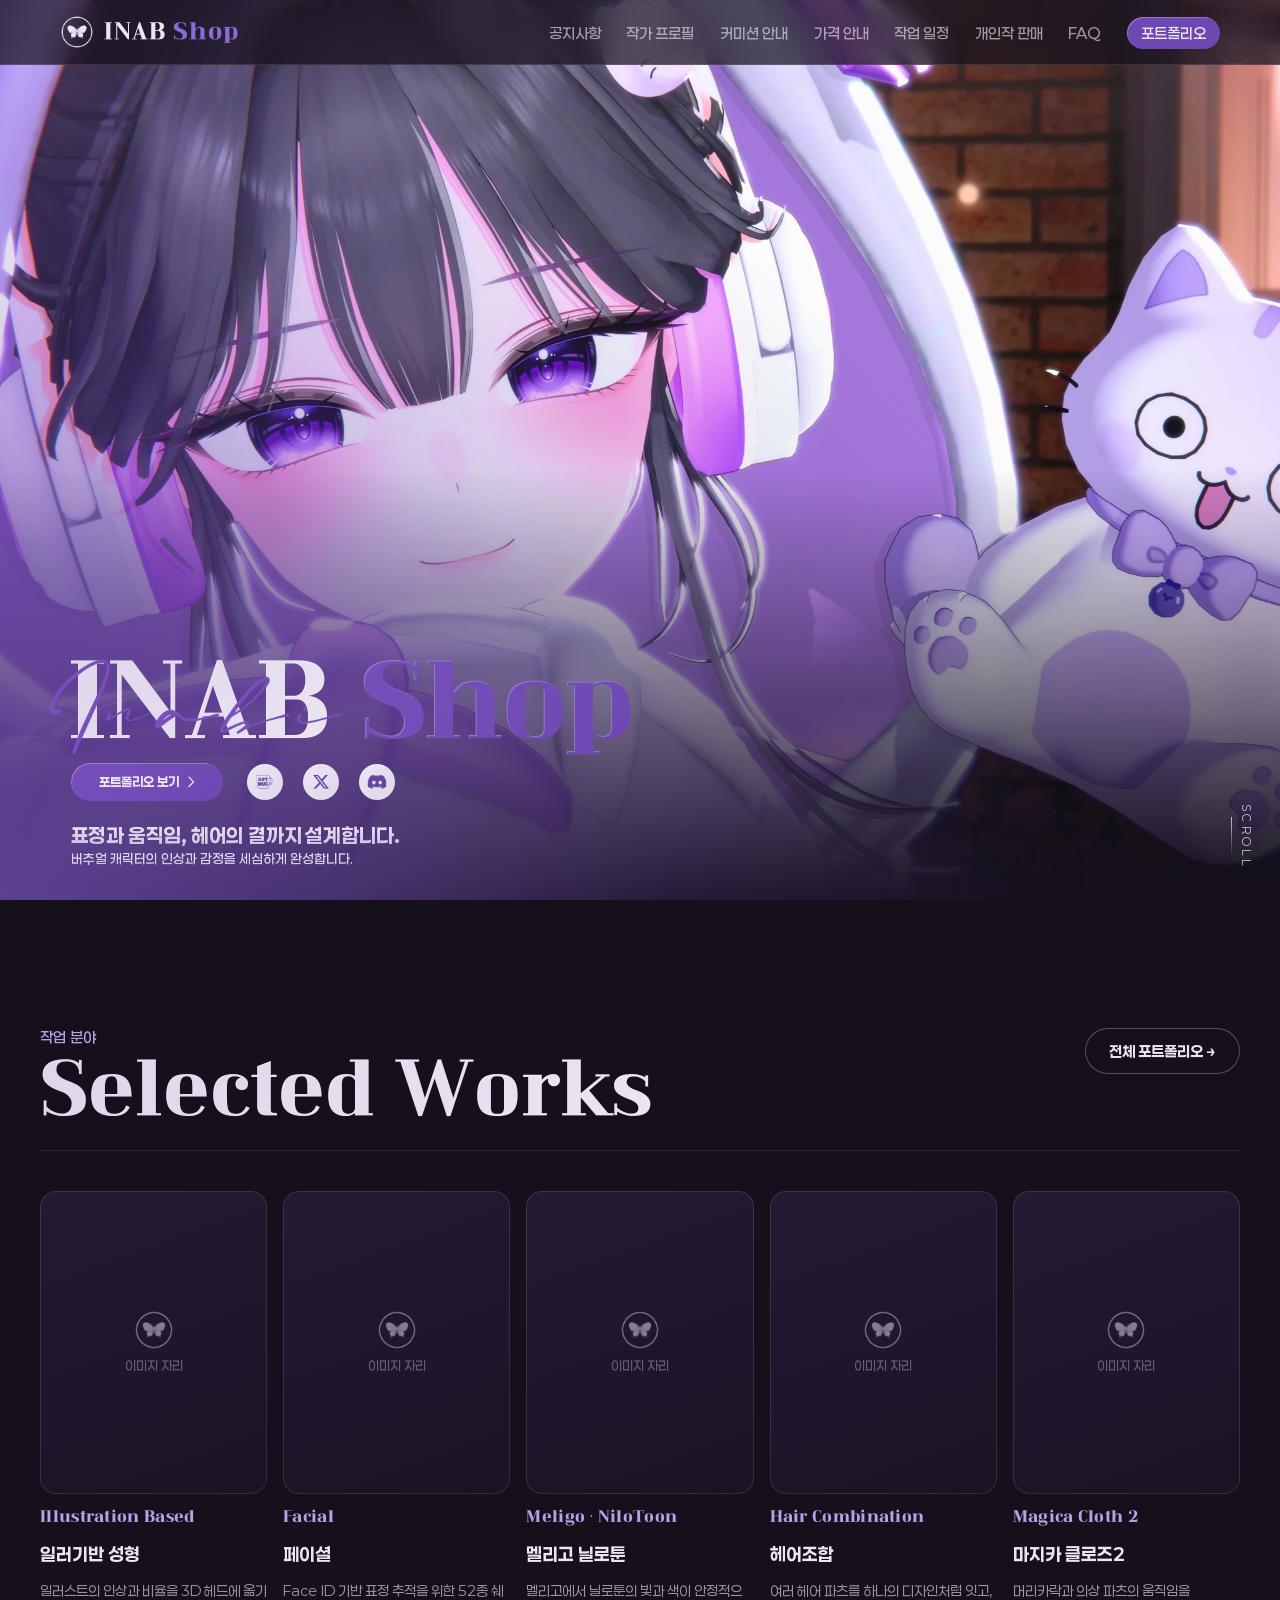
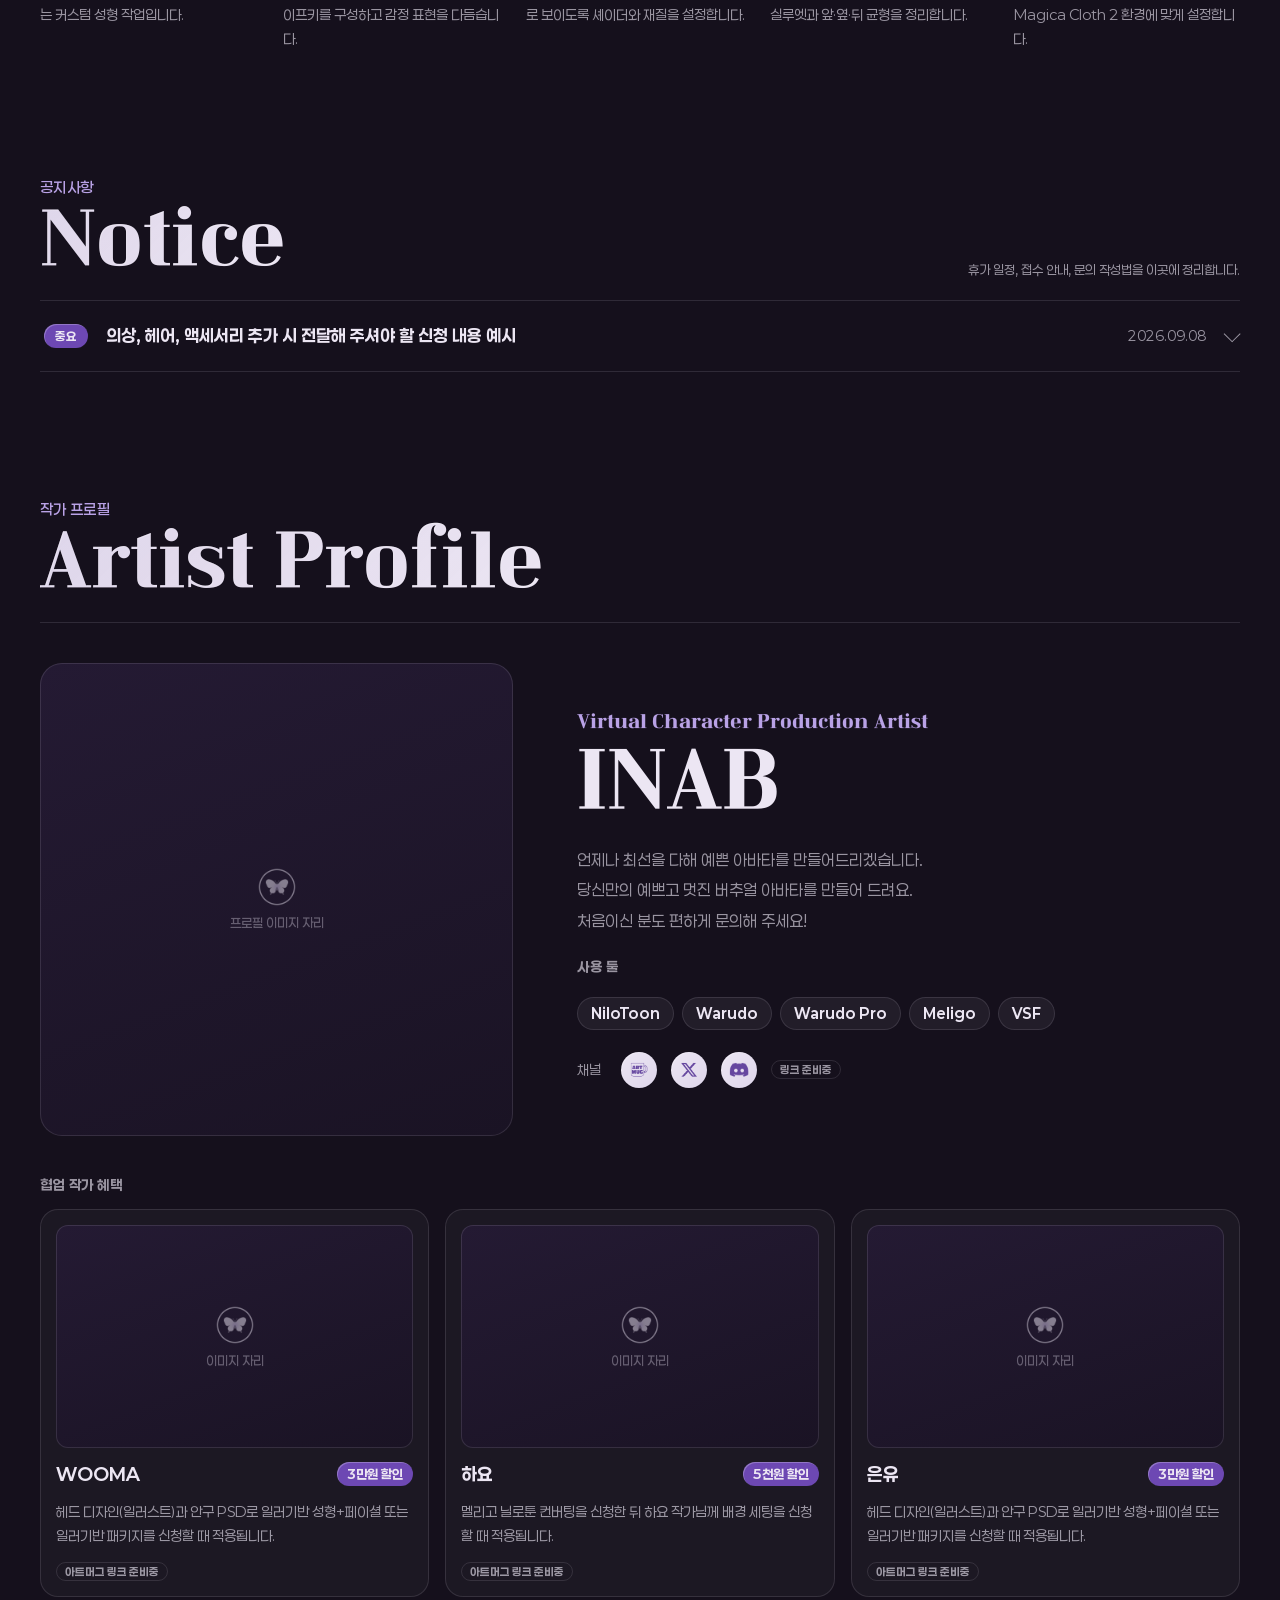
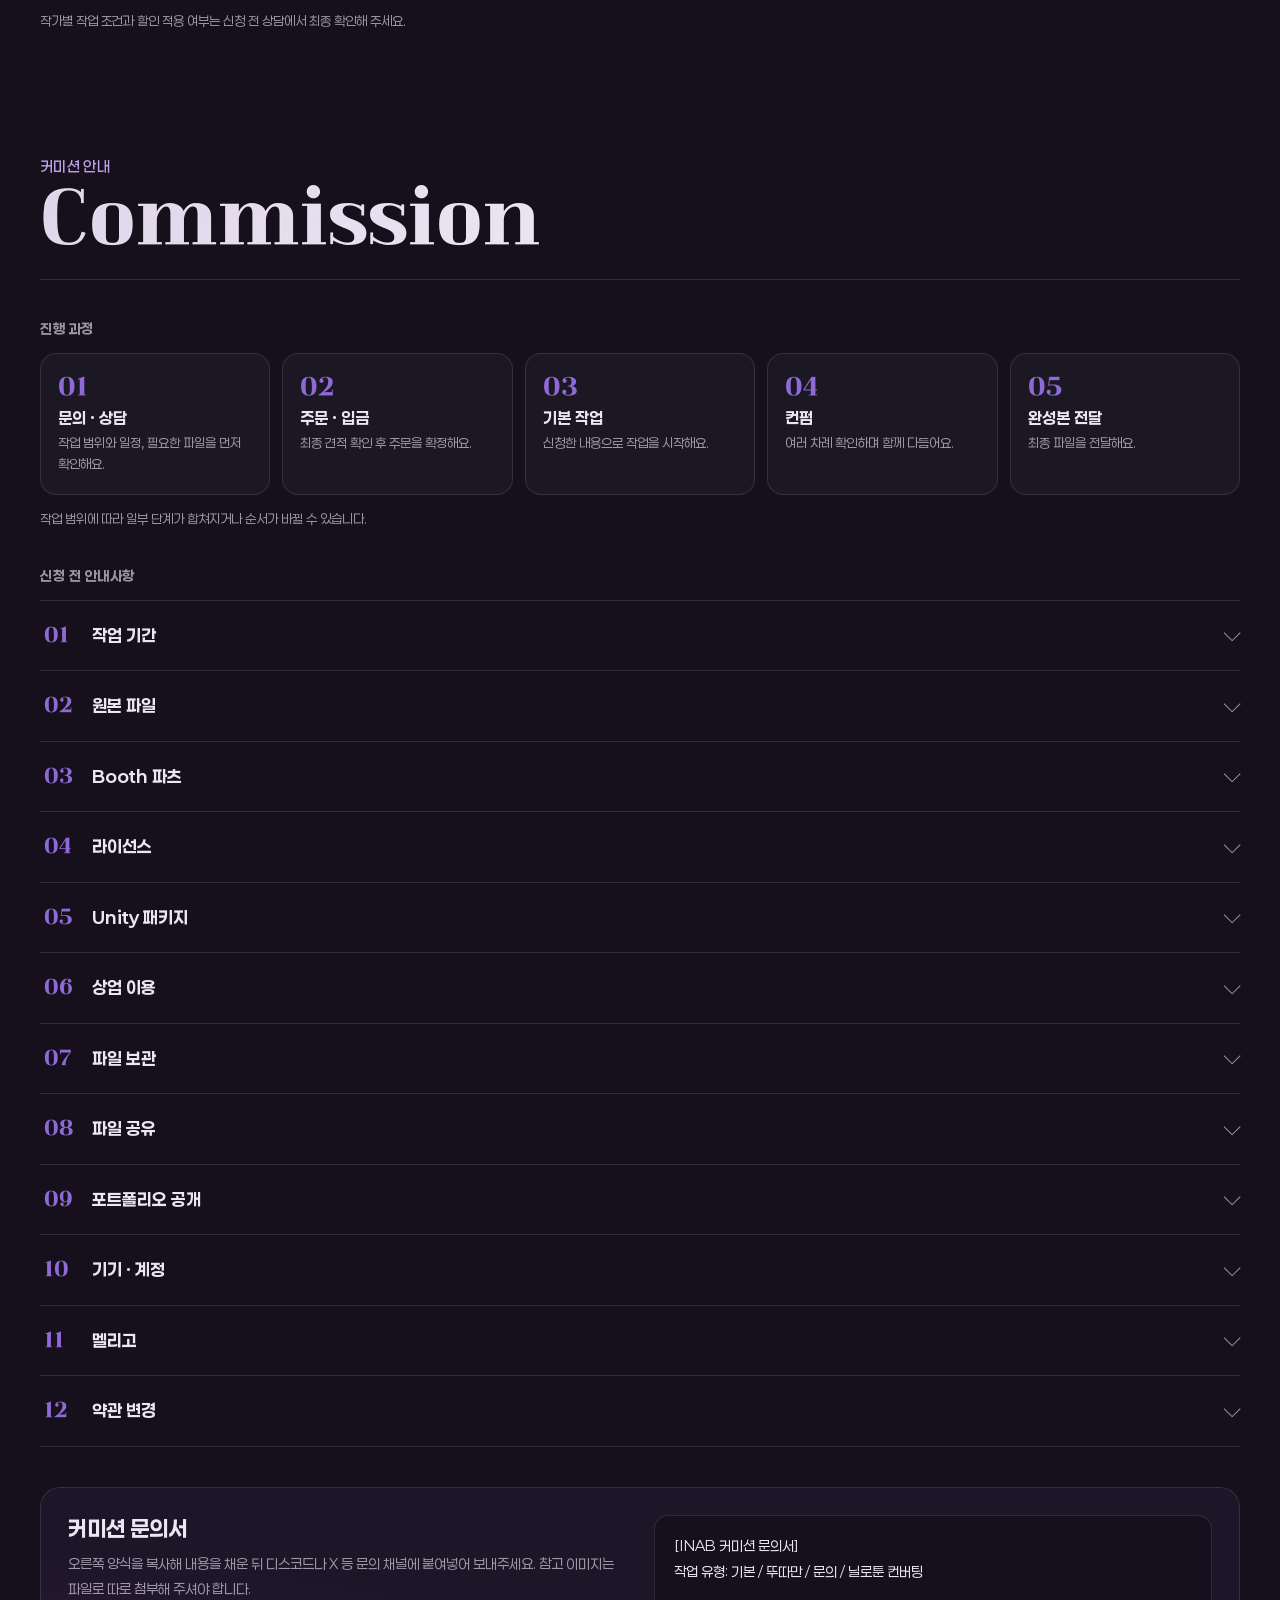
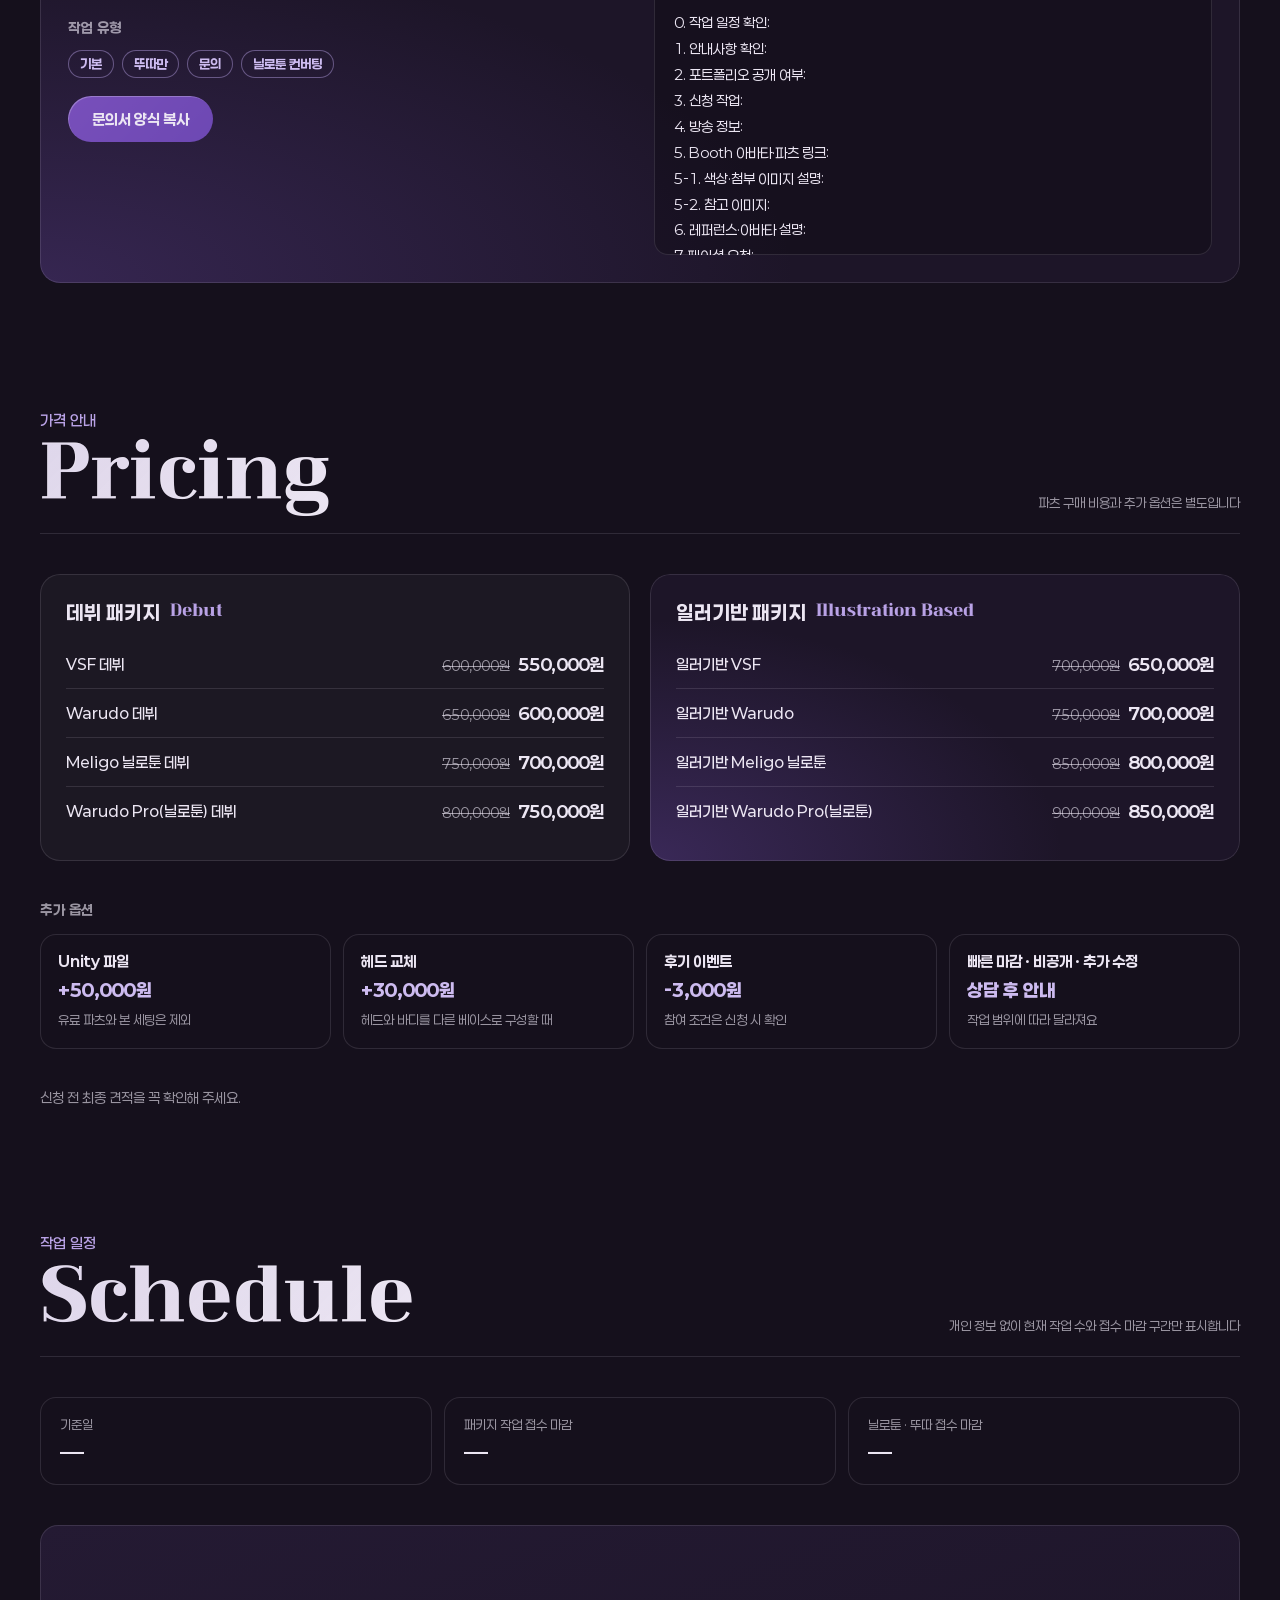
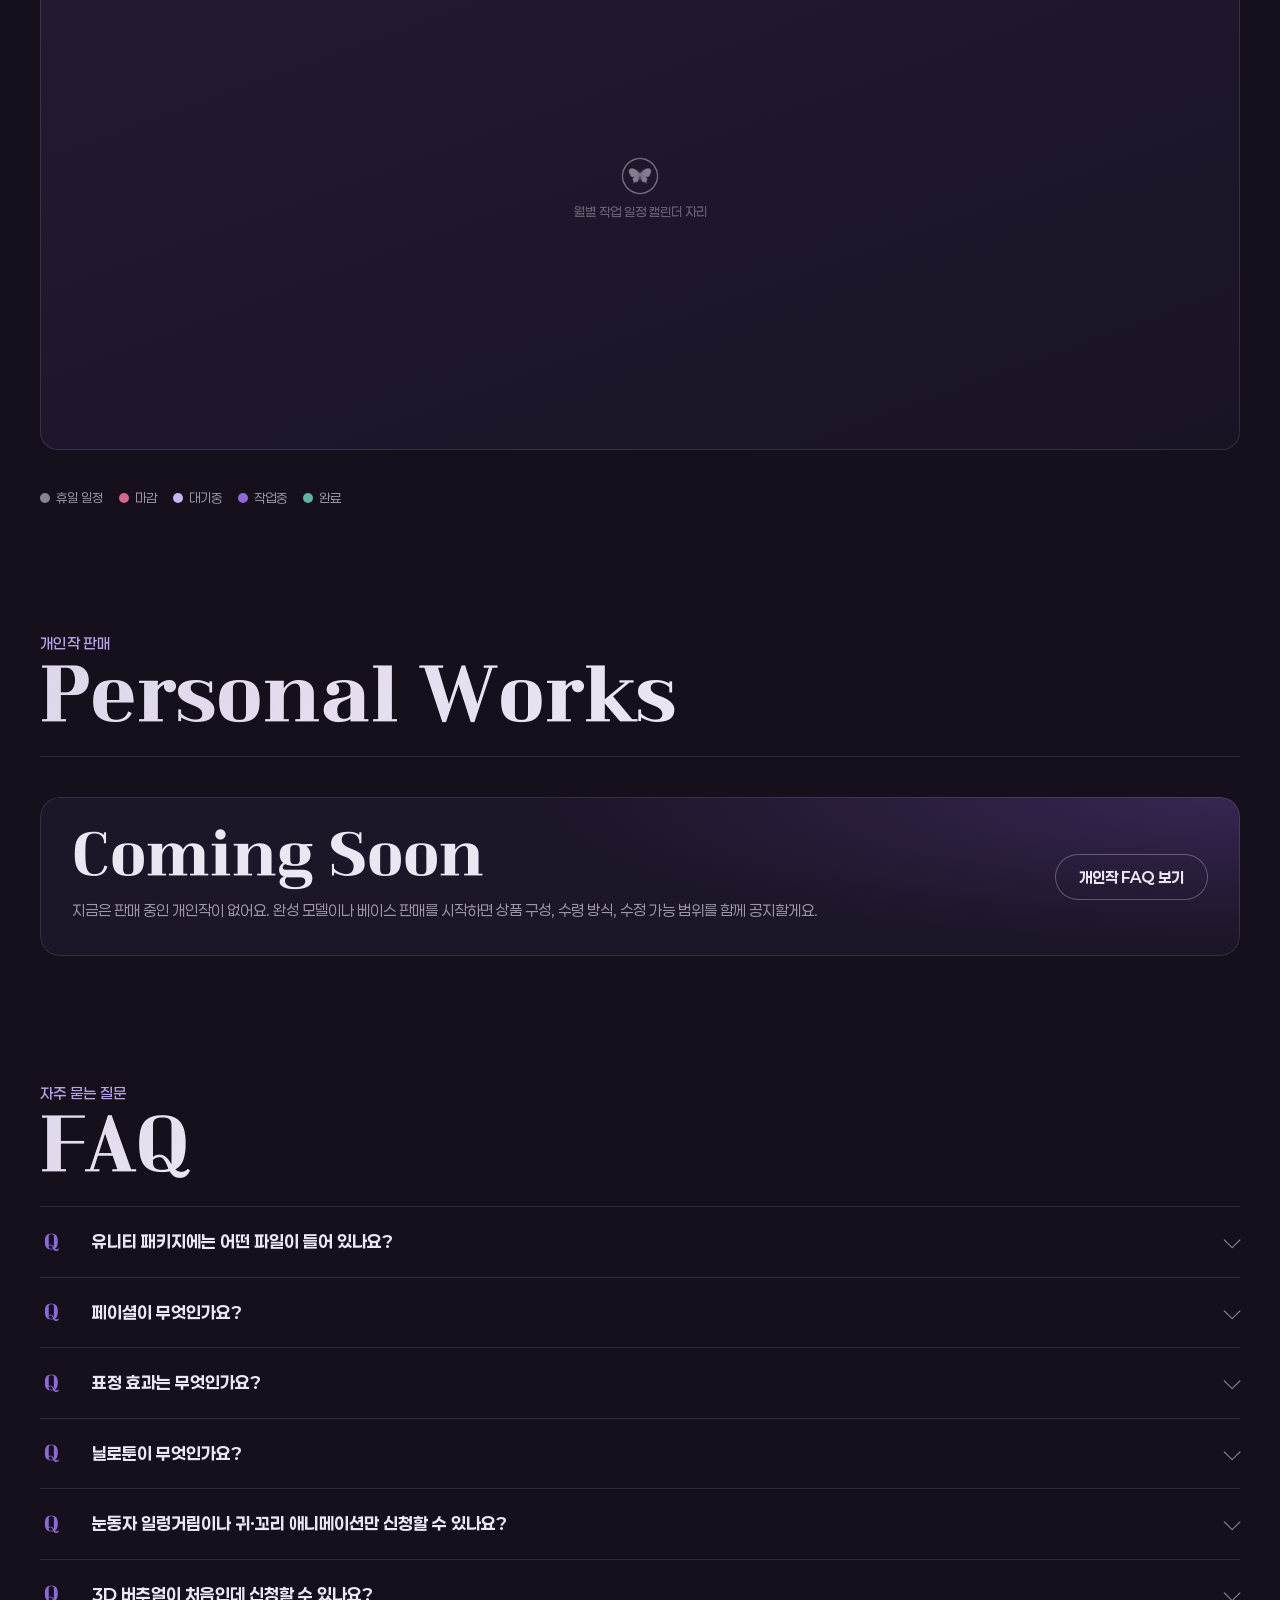
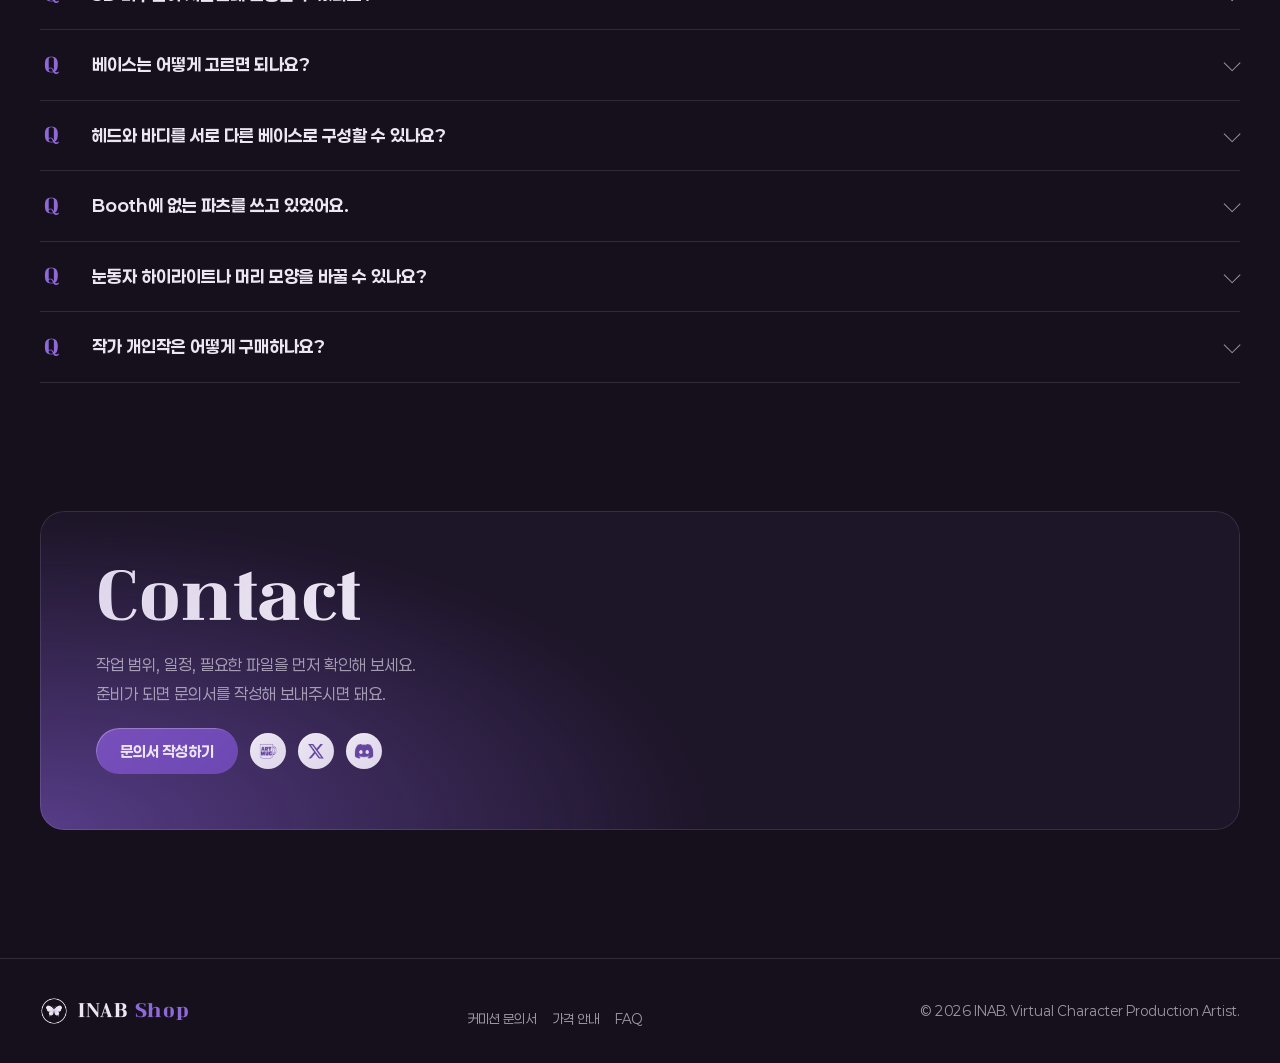
==== INAB/index.html @ bcd2e89f "INAB: 공지사항(의상·헤어·액세서리 추가 신청 내용 예시) 추가, 펼침 목록 Co-Authored-By: Claude Opus 5.5 <noreply@anthropic.com>" ====
<!DOCTYPE html>
<html lang="ko">
<head>
<meta charset="utf-8">
<meta name="viewport" content="width=device-width,initial-scale=1,viewport-fit=cover">
<title>INAB Shop</title>
<meta name="description" content="표정과 움직임, 헤어의 결까지 설계합니다. 버추얼 캐릭터의 인상과 감정을 세심하게 완성합니다.">
<link rel="preload" href="fonts/Cafe24ClassicType-latin.woff2" as="font" type="font/woff2" crossorigin>
<link rel="stylesheet" href="common.css?v=202611221824">
<style>
@font-face{font-family:"Cafe24 ClassicType";src:url(fonts/Cafe24ClassicType-latin.woff2) format("woff2");font-weight:400;font-display:swap}
@font-face{font-family:"Paperlogy";src:url(fonts/Paperlogy-4Regular.woff2) format("woff2");font-weight:400;font-display:swap}
@font-face{font-family:"Paperlogy";src:url(fonts/Paperlogy-5Medium.woff2) format("woff2");font-weight:500;font-display:swap}
@font-face{font-family:"Paperlogy";src:url(fonts/Paperlogy-7Bold.woff2) format("woff2");font-weight:700;font-display:swap}
@font-face{font-family:"Paperlogy";src:url(fonts/Paperlogy-8ExtraBold.woff2) format("woff2");font-weight:800;font-display:swap}

/* PSD(1920×1080) 수치를 그대로 쓰기 위한 단위: 1u = 화면에서 PSD 1px */
:root{
  --text:#ece6f3;      /* INAB, 버튼·문구 글자, 아이콘 버튼 */
  --purple:#6d48b3;    /* Shop, 포트폴리오 버튼, 문구 그라데이션 */
  --deep:#65469f;      /* 방사형 그라데이션, 아이콘 색 */
  --script:#784fbb;    /* Inabi 필기체 */
  --night:#15101c;     /* 배경 아래로 이어지는 바탕색 */
  --f-serif:"Cafe24 ClassicType",Georgia,serif;
  --f-sans:"Paperlogy","Apple SD Gothic Neo","Malgun Gothic",sans-serif;
  --vh:100vh;
  --u:min(calc(100vw / 1920), calc(var(--vh) / 1080));
}
@supports (height:100svh){:root{--vh:100svh}}
@media (max-aspect-ratio:4/5){:root{--u:calc(100vw / 1080)}}

*{box-sizing:border-box}
html,body{margin:0;overflow-x:clip;background:var(--night);color:var(--text);font-family:var(--f-sans)}
:focus-visible{outline:2px solid var(--text);outline-offset:3px}

/* ---------- 인트로 ---------- */
.intro{position:relative;height:var(--vh);min-height:520px;overflow:hidden;background:var(--night);isolation:isolate}

/* 배경 + 레이어 마스크(아래쪽을 바탕색으로 부드럽게) */
.bg{position:absolute;inset:0;background:url(bg-2560.webp) 32% 32% / cover no-repeat;transform-origin:30% 40%;
  -webkit-mask-image:linear-gradient(to bottom,#000 52%,rgba(0,0,0,.45) 78%,rgba(0,0,0,.08) 96%,transparent 100%);
          mask-image:linear-gradient(to bottom,#000 52%,rgba(0,0,0,.45) 78%,rgba(0,0,0,.08) 96%,transparent 100%)}
@media (max-width:900px){.bg{background-image:url(bg-1280.webp)}}
@media (min-width:2200px){.bg{background-image:url(bg-3840.webp)}}
/* 왼쪽 아래 모서리 중심 방사형 그라데이션 #65469f → 투명 */
.glow{position:absolute;inset:0;pointer-events:none;background:radial-gradient(85% 100% at 0% 100%,rgba(101,70,159,.9) 0%,rgba(101,70,159,.62) 32%,rgba(101,70,159,.22) 62%,rgba(101,70,159,0) 100%)}
.sweep{position:absolute;inset:0;pointer-events:none;mix-blend-mode:screen;opacity:0;
  background:linear-gradient(115deg,transparent 40%,rgba(236,230,243,.28) 48%,transparent 56%);background-size:250% 100%;background-position:120% 0}

/* 오른쪽 위 나비 로고 */
.logo-btn{position:absolute;z-index:3;top:calc(30 * var(--u) + env(safe-area-inset-top,0px));right:calc(30 * var(--u) + env(safe-area-inset-right,0px));
  width:max(44px,calc(70 * var(--u)));aspect-ratio:1;border-radius:50%;display:block;transition:filter .3s}
.logo-btn img{width:100%;height:100%;display:block}
.logo-btn:hover{filter:drop-shadow(0 0 12px rgba(236,230,243,.6))}

/* 왼쪽 아래 카피 */
.hero{position:absolute;z-index:2;left:max(calc(106 * var(--u)),20px,env(safe-area-inset-left,0px));right:max(16px,env(safe-area-inset-right,0px));
  bottom:calc(max(calc(50 * var(--u)),24px) + env(safe-area-inset-bottom,0px));display:flex;flex-direction:column;align-items:flex-start}

.wordmark{position:relative;margin:0 0 0 calc(-4 * var(--u));font-weight:400;font-family:var(--f-serif);font-size:calc(150 * var(--u));line-height:.82;
  display:flex;flex-wrap:wrap;align-items:baseline;column-gap:calc(42 * var(--u))}
.wordmark .w{display:inline-block;-webkit-background-clip:text;background-clip:text;color:transparent;filter:url(#innerHi);
  /* 글자가 줄 높이보다 위로 솟는 부분까지 색이 칠해지도록 여유를 주고, 위치는 그대로 유지 */
  padding:.22em .06em .14em;margin:-.22em -.06em -.14em}
/* INAB: #ece6f3 + 그레이디언트 오버레이(표준 10%, #65469f→투명, 135°) + 내부 그림자 */
.wordmark .inab{background-image:linear-gradient(135deg,rgba(101,70,159,.10),rgba(101,70,159,0)),linear-gradient(var(--text),var(--text))}
/* Shop: #6d48b3 + 그레이디언트 오버레이(오버레이 10%, 흰색, -45° 반전) + 내부 그림자 */
.wordmark .shop{background-image:linear-gradient(135deg,rgba(255,255,255,.10),rgba(255,255,255,0)),linear-gradient(var(--purple),var(--purple));background-blend-mode:overlay,normal;letter-spacing:-.03em}
/* Inabi(Amanda #784fbb): PSD에서 내보낸 PNG를 원래 위치에 */
.wordmark .script{position:absolute;z-index:1;left:calc(-32 * var(--u));top:calc(-11.5 * var(--u));width:calc(447 * var(--u));height:auto;max-width:none;pointer-events:none}

.links{display:flex;align-items:center;gap:calc(30 * var(--u));flex-wrap:wrap;margin-top:calc(24 * var(--u))}
.links .cta{margin-right:calc(6 * var(--u))}
/* 포트폴리오 보기: #6d48b3 + 내부 그림자(흰색 25%, 1px, 135°) + 그레이디언트 오버레이(오버레이 10%) */
.cta{display:inline-flex;align-items:center;gap:calc(14 * var(--u));text-decoration:none;color:var(--text);font-weight:700;
  font-size:max(13px,calc(19 * var(--u)));height:max(38px,calc(50 * var(--u)));width:max(152px,calc(200 * var(--u)));justify-content:center;padding:0;border-radius:999px;
  background-color:var(--purple);background-image:linear-gradient(135deg,rgba(255,255,255,.10),rgba(255,255,255,0));background-blend-mode:overlay;
  box-shadow:inset 1px 1px 0 rgba(255,255,255,.25);transition:filter .2s,transform .2s}
.cta:hover{filter:brightness(1.12);transform:translateY(-1px)}
.cta svg{width:.5em;height:.9em}
/* 아이콘 버튼: #ece6f3 원 + 내부 그림자 + 그레이디언트 오버레이(표준 10%, #65469f, -45° 반전), 아이콘 #65469f */
.icon{position:relative;width:max(36px,calc(50 * var(--u)));aspect-ratio:1;border-radius:50%;display:block;
  background-color:var(--text);background-image:linear-gradient(135deg,rgba(101,70,159,0),rgba(101,70,159,.10));
  box-shadow:inset 1px 1px 0 rgba(255,255,255,.25);transition:transform .2s,filter .2s}
.icon:hover{transform:translateY(-1px);filter:drop-shadow(0 0 10px rgba(236,230,243,.5))}
/* 원본 기준: 원 50px 안에 아이콘 높이 20px, 가운데 정렬 */
.icon i{position:absolute;left:50%;top:50%;height:40%;transform:translate(-50%,-50%);background:var(--deep);-webkit-mask:var(--m) center/100% 100% no-repeat;mask:var(--m) center/100% 100% no-repeat}
.icon.art i{width:46.6%;--m:url(ic-artmug.png)}
.icon.x i{width:44.4%;--m:url(ic-x.png)}
.icon.dc i{width:52.6%;--m:url(ic-discord.png)}

/* 문구 2줄: 페이퍼로지 #ece6f3 + 그레이디언트 오버레이(표준 25%, #6d48b3, 아래쪽) */
.copy{margin:calc(34 * var(--u)) 0 0;display:flex;flex-direction:column;gap:calc(5 * var(--u))}
.copy span{display:inline-block;width:fit-content;-webkit-background-clip:text;background-clip:text;color:transparent;
  background-image:linear-gradient(to bottom,rgba(109,72,179,0),rgba(109,72,179,.25)),linear-gradient(var(--text),var(--text))}
.copy .l1{font-weight:700;font-size:max(17px,calc(30 * var(--u)));letter-spacing:-.01em}
.copy .l2{font-weight:500;font-size:max(12px,calc(20 * var(--u)))}

.scroll-cue{position:absolute;z-index:2;right:calc(max(calc(40 * var(--u)),18px) + env(safe-area-inset-right,0px));bottom:calc(max(calc(48 * var(--u)),24px) + env(safe-area-inset-bottom,0px));
  display:flex;flex-direction:column;align-items:center;gap:8px;font-size:11px;letter-spacing:.3em;color:var(--text);text-decoration:none;writing-mode:vertical-rl;opacity:.8}
.scroll-cue i{width:1px;height:40px;background:linear-gradient(var(--text),transparent);animation:drip 2.2s ease-in-out infinite}
@keyframes drip{0%{transform:scaleY(0);transform-origin:top}45%{transform:scaleY(1);transform-origin:top}55%{transform:scaleY(1);transform-origin:bottom}100%{transform:scaleY(0);transform-origin:bottom}}

/* ---------- 로더 ---------- */
.veil{position:absolute;inset:0;z-index:10;display:grid;place-items:center;background:radial-gradient(60% 60% at 50% 50%,#24173a,var(--night));clip-path:circle(150% at 50% 50%)}
.mark{display:flex;flex-direction:column;align-items:center;gap:18px}
.mark .logo{width:96px;height:96px;position:relative;animation:floaty 2.4s ease-in-out infinite}
.mark .logo img{width:100%;height:100%;display:block}
.mark .logo::after{content:"";position:absolute;inset:-8px;border-radius:50%;border:1px solid rgba(120,79,187,.6);animation:pulse 1.6s ease-out infinite}
@keyframes pulse{from{transform:scale(.88);opacity:1}to{transform:scale(1.35);opacity:0}}
@keyframes floaty{50%{transform:translateY(-4px)}}
.mark .name{font-family:var(--f-serif);font-size:20px;letter-spacing:.42em;padding-left:.42em}
.mark .bar{width:120px;height:1px;background:rgba(236,230,243,.18);overflow:hidden}
.mark .bar b{display:block;height:100%;background:var(--text);transform:scaleX(0);transform-origin:left;transition:transform .4s ease}
.skip{position:absolute;right:calc(20px + env(safe-area-inset-right,0px));bottom:calc(20px + env(safe-area-inset-bottom,0px));font:inherit;font-size:12px;letter-spacing:.1em;
  color:rgba(236,230,243,.7);background:transparent;border:1px solid rgba(236,230,243,.3);border-radius:999px;padding:6px 14px;cursor:pointer}
.skip:hover{color:var(--text);border-color:var(--text)}

/* ---------- 등장 연출 (JS가 .anim을 붙였을 때만) ---------- */
.anim .bg{transform:scale(1.14);filter:blur(10px) brightness(.5)}
.anim .hero > *,.anim .logo-btn,.anim .scroll-cue{opacity:0}
.anim .wordmark .script{clip-path:inset(-20% 100% -20% 0)}
.anim.open .veil{clip-path:circle(0% at 50% 50%);transition:clip-path 1.2s cubic-bezier(.7,0,.2,1)}
.anim.open .veil .mark{opacity:0;transform:scale(.9);transition:opacity .4s,transform .6s}
.anim.open .bg{animation:reveal 2.6s cubic-bezier(.2,.7,.2,1) .15s forwards,breathe 22s ease-in-out 2.75s infinite alternate}
@keyframes reveal{to{transform:scale(1);filter:blur(0) brightness(1)}}
@keyframes breathe{from{transform:scale(1)}to{transform:scale(1.035)}}
.anim.open .sweep{animation:sweep 1.8s ease-in-out 2.6s forwards}
@keyframes sweep{0%{opacity:0;background-position:120% 0}20%{opacity:1}100%{opacity:0;background-position:-30% 0}}
.anim.open .hero > *,.anim.open .logo-btn{animation:up 1s cubic-bezier(.2,.7,.2,1) forwards}
.anim.open .scroll-cue{animation:upDim 1s cubic-bezier(.2,.7,.2,1) 2.6s forwards}
.anim.open .wordmark{animation-delay:1.3s}
.anim.open .links{animation-delay:1.75s}
.anim.open .copy{animation-delay:1.95s}
.anim.open .logo-btn{animation-delay:2.1s}
.anim.open .wordmark .script{animation:write 1.4s cubic-bezier(.5,0,.3,1) 1.9s forwards}
@keyframes up{from{opacity:0;transform:translateY(24px)}to{opacity:1;transform:none}}
@keyframes upDim{from{opacity:0}to{opacity:.8}}
@keyframes write{to{clip-path:inset(-20% -10% -20% 0)}}

@media (max-aspect-ratio:4/5){
  .bg{background-position:30% 20%;-webkit-mask-image:linear-gradient(to bottom,#000 45%,transparent 92%);mask-image:linear-gradient(to bottom,#000 45%,transparent 92%)}
  .glow{background:radial-gradient(120% 70% at 0% 100%,var(--deep) 0%,rgba(101,70,159,.5) 45%,rgba(101,70,159,0) 100%)}
  .scroll-cue{display:none}
}
@media (prefers-reduced-motion:reduce){
  .veil{display:none}
  .anim .bg,.anim.open .bg{animation:none;transform:none;filter:none}
  .anim .hero > *,.anim .logo-btn{opacity:1!important;animation:none!important}
  .anim .scroll-cue{opacity:.8!important;animation:none!important}
  .anim .wordmark .script{clip-path:none;animation:none!important}
  .sweep{display:none}
  .scroll-cue i,.mark .logo,.mark .logo::after{animation:none}
}


/* ---------- 섹션 공통 보조 ---------- */
.sec + .sec{padding-top:0}
.lead-line{margin:0;font-size:16px;color:var(--muted);line-height:1.8;max-width:720px}
.btn{display:inline-flex;align-items:center;gap:10px;height:46px;padding:0 24px;border-radius:999px;text-decoration:none;font:inherit;font-weight:700;font-size:15px;cursor:pointer;border:0;
  color:var(--text);background-color:var(--purple);background-image:linear-gradient(135deg,rgba(255,255,255,.10),rgba(255,255,255,0));background-blend-mode:overlay;box-shadow:inset 1px 1px 0 rgba(255,255,255,.25);transition:filter .2s,transform .2s}
.btn:hover{filter:brightness(1.12);transform:translateY(-1px)}
.btn.ghost{background:transparent;box-shadow:inset 0 0 0 1px rgba(236,230,243,.3)}
.pending{font-size:11px;font-weight:700;color:var(--muted);border:1px solid var(--line);border-radius:999px;padding:2px 8px;white-space:nowrap}
.ph{display:grid;place-items:center;text-align:center;color:rgba(236,230,243,.35);font-size:13px;font-weight:500;background:linear-gradient(160deg,#241a33,#1a1324);box-shadow:inset 0 0 0 1px var(--line)}
.ph img{width:40px;opacity:.5;display:block;margin:0 auto 8px}

/* 접고 펼치는 목록 (공지·안내사항·FAQ 공통) */
.acc{list-style:none;margin:-40px 0 0;padding:0;display:flex;flex-direction:column}
.acc li{border-bottom:1px solid var(--line)}
.acc details > summary{list-style:none;cursor:pointer;display:grid;grid-template-columns:auto 1fr auto;align-items:center;gap:18px;padding:22px 4px}
.acc details > summary::-webkit-details-marker{display:none}
.acc .num{font-family:var(--f-serif);font-size:20px;color:#8f6ad6;min-width:2ch;font-variant-numeric:tabular-nums}
.acc .tag{font-size:12px;font-weight:700;padding:5px 11px;border-radius:999px;color:var(--text);background:var(--purple);box-shadow:inset 1px 1px 0 rgba(255,255,255,.25);white-space:nowrap}
.acc .title{min-width:0;font-size:17px;font-weight:700;line-height:1.5}
.acc .chev{width:12px;height:12px;border-right:1.5px solid var(--muted);border-bottom:1.5px solid var(--muted);transform:rotate(45deg) translateY(-3px);transition:transform .3s}
.acc details[open] .chev{transform:rotate(-135deg) translateY(-3px)}
.acc details:hover .title{color:#fff}
.acc .body{padding:0 4px 26px;color:var(--muted);line-height:1.85;font-size:15px;max-width:800px}
.acc .body p{margin:0 0 .6em}
.acc .body ul{margin:0;padding-left:1.1em}

/* 공지사항 목록: 분류 · 제목 · 날짜 */
.acc.notice{border-top:0}
.acc.notice details > summary{grid-template-columns:auto 1fr auto auto}
.acc.notice time{font-size:13px;color:var(--muted);font-variant-numeric:tabular-nums;white-space:nowrap}
.acc.notice .body p{margin:0 0 1em}
.acc.notice .body p.h{margin:1.6em 0 .4em;color:var(--text);font-weight:700}
.acc.notice .body p.h:first-child{margin-top:0}
.acc .body a{color:#b9a2e6;word-break:break-all}
@media (max-width:640px){
  .acc.notice details > summary{grid-template-columns:auto 1fr auto;row-gap:6px}
  .acc.notice time{grid-column:2;grid-row:2}
  .acc.notice .chev{grid-column:3;grid-row:1 / span 2}
}
/* ---------- Selected Works ---------- */
.works{display:grid;grid-template-columns:repeat(5,minmax(0,1fr));gap:16px}
.work{display:flex;flex-direction:column;gap:14px;min-width:0}
.work .ph{aspect-ratio:3/4;max-width:100%;border-radius:16px}
.work .en{font-family:var(--f-serif);font-size:15px;color:#b9a2e6;letter-spacing:.02em}
.work h3{margin:2px 0 0;font-size:18px;font-weight:700}
.work p{margin:0;font-size:14px;line-height:1.7;color:var(--muted)}
.more{align-self:flex-start}
@media (max-width:1100px){.works{grid-template-columns:repeat(3,minmax(0,1fr))}}
@media (max-width:640px){.works{grid-template-columns:repeat(2,minmax(0,1fr))}}

/* ---------- Profile ---------- */
.artist{display:grid;grid-template-columns:minmax(0,5fr) minmax(0,7fr);gap:clamp(28px,5vw,72px);align-items:center}
.portrait{position:relative;aspect-ratio:1/1;max-width:100%;border-radius:22px;overflow:hidden}
.portrait .mark{position:absolute;right:6%;top:5%;width:52px;opacity:.9}
.portrait .cap{position:absolute;left:0;right:0;bottom:0;padding:18px;font-size:13px;color:rgba(236,230,243,.45)}
.bio{display:flex;flex-direction:column;gap:22px;min-width:0}
.bio h3{margin:0;font-family:var(--f-serif);font-weight:400;font-size:clamp(48px,6vw,80px);line-height:1}
.bio h3 em{font-style:normal;color:#8f6ad6}
.bio .role{font-family:var(--f-serif);font-size:18px;color:#b9a2e6;margin-bottom:-10px}
.bio p.text{margin:0;color:var(--muted);line-height:1.9;font-size:16px;max-width:620px}
.tools{display:flex;flex-wrap:wrap;gap:8px}
.tools li{list-style:none;font-size:14px;font-weight:700;padding:8px 14px;border-radius:999px;background:rgba(236,230,243,.06);box-shadow:inset 0 0 0 1px var(--line)}
.tools{margin:0;padding:0}
.sub-h{margin:0;font-size:14px;font-weight:700;color:var(--muted);letter-spacing:.04em}
.contact{display:flex;align-items:center;gap:14px;flex-wrap:wrap}
.contact .label{font-size:14px;color:var(--muted);margin-right:6px}
.collab{display:grid;grid-template-columns:repeat(3,minmax(0,1fr));gap:16px}
.collab li{list-style:none;display:flex;flex-direction:column;gap:14px;padding:16px;border-radius:18px;background:rgba(236,230,243,.03);box-shadow:inset 0 0 0 1px var(--line)}
.collab .ph{aspect-ratio:16/10;border-radius:12px}
.collab .row{display:flex;align-items:center;justify-content:space-between;gap:8px}
.collab b{font-size:18px}
.collab .off{font-size:13px;font-weight:700;color:var(--text);background:var(--purple);border-radius:999px;padding:4px 10px;box-shadow:inset 1px 1px 0 rgba(255,255,255,.25);white-space:nowrap}
.collab p{margin:0;font-size:14px;line-height:1.7;color:var(--muted)}
.collab-wrap{display:flex;flex-direction:column;gap:16px}
.collab{margin:0;padding:0}
@media (max-width:820px){.artist{grid-template-columns:1fr}.portrait{max-width:440px}.collab{grid-template-columns:1fr}.bio .role{font-size:16px}}

/* ---------- Commission ---------- */
.steps{list-style:none;margin:0;padding:0;display:grid;grid-template-columns:repeat(5,minmax(0,1fr));gap:12px;counter-reset:s}
.steps li{counter-increment:s;position:relative;padding:20px 18px;border-radius:16px;background:rgba(236,230,243,.03);box-shadow:inset 0 0 0 1px var(--line);display:flex;flex-direction:column;gap:6px}
.steps li::before{content:counter(s,decimal-leading-zero);font-family:var(--f-serif);font-size:24px;color:#8f6ad6}
.steps b{font-size:16px}
.steps span{font-size:13px;color:var(--muted);line-height:1.6}
.steps-note{margin:0;font-size:13px;color:var(--muted)}
@media (max-width:900px){.steps{grid-template-columns:repeat(2,minmax(0,1fr))}}
.form-box{display:grid;grid-template-columns:minmax(0,1fr) minmax(0,1fr);gap:28px;padding:28px;border-radius:20px;background:radial-gradient(90% 120% at 0% 100%,rgba(101,70,159,.35),transparent 70%),var(--panel);box-shadow:inset 0 0 0 1px var(--line)}
.form-box h3{margin:0 0 10px;font-size:22px}
.form-box p{margin:0 0 14px;font-size:14px;color:var(--muted);line-height:1.8}
.types{display:flex;flex-wrap:wrap;gap:8px;margin:0 0 18px;padding:0}
.types li{list-style:none;font-size:13px;font-weight:700;padding:6px 12px;border-radius:999px;box-shadow:inset 0 0 0 1px rgba(185,162,230,.45);color:#cdbbf0}
.form-box pre{margin:0;max-height:340px;overflow:auto;white-space:pre-wrap;font:inherit;font-size:14px;line-height:1.85;color:var(--text);background:rgba(0,0,0,.25);border-radius:14px;padding:18px 20px;box-shadow:inset 0 0 0 1px var(--line)}
.form-actions{display:flex;gap:10px;flex-wrap:wrap;margin-top:14px;align-items:center}
.copied{font-size:13px;color:#cdbbf0}
@media (max-width:820px){.form-box{grid-template-columns:1fr;padding:20px}}

/* ---------- Pricing ---------- */
.price-grid{display:grid;grid-template-columns:repeat(2,minmax(0,1fr));gap:20px}
.price-card{padding:26px;border-radius:20px;background:rgba(236,230,243,.03);box-shadow:inset 0 0 0 1px var(--line);display:flex;flex-direction:column;gap:6px}
.price-card.feat{background:radial-gradient(100% 120% at 0% 100%,rgba(101,70,159,.4),transparent 70%),var(--panel)}
.price-card h3{margin:0 0 10px;font-size:20px;display:flex;align-items:center;gap:10px}
.price-card h3 .en{font-family:var(--f-serif);font-weight:400;font-size:16px;color:#b9a2e6}
.price-card table{width:100%;border-collapse:collapse;font-variant-numeric:tabular-nums}
.price-card th,.price-card td{padding:14px 0;border-bottom:1px solid var(--line);text-align:left;font-size:15px}
.price-card tr:last-child th,.price-card tr:last-child td{border-bottom:0}
.price-card th{font-weight:500}
.price-card td{text-align:right;white-space:nowrap}
.price-card td s{color:var(--muted);font-size:13px;margin-right:8px}
.price-card td b{font-size:17px}
.options{display:grid;grid-template-columns:repeat(4,minmax(0,1fr));gap:12px;margin:0;padding:0}
.options li{list-style:none;padding:18px;border-radius:16px;box-shadow:inset 0 0 0 1px var(--line);display:flex;flex-direction:column;gap:6px}
.options b{font-size:15px}
.options .v{font-size:18px;font-weight:800;color:#cdbbf0;font-variant-numeric:tabular-nums}
.options span{font-size:13px;color:var(--muted);line-height:1.6}
.price-note{margin:0;font-size:14px;color:var(--muted)}
@media (max-width:900px){.price-grid{grid-template-columns:1fr}.options{grid-template-columns:repeat(2,minmax(0,1fr))}}
@media (max-width:420px){.options{grid-template-columns:1fr}}

/* ---------- Schedule ---------- */
.sched{display:grid;grid-template-columns:repeat(3,minmax(0,1fr));gap:12px}
.sched div{padding:20px;border-radius:16px;box-shadow:inset 0 0 0 1px var(--line);display:flex;flex-direction:column;gap:6px}
.sched span{font-size:13px;color:var(--muted)}
.sched b{font-size:22px;font-variant-numeric:tabular-nums}
.cal{aspect-ratio:16/7;max-width:100%;border-radius:18px}
.legend{display:flex;flex-wrap:wrap;gap:16px;margin:0;padding:0;font-size:13px;color:var(--muted)}
.legend li{list-style:none;display:flex;align-items:center;gap:6px}
.legend i{width:10px;height:10px;border-radius:50%;display:inline-block}
@media (max-width:640px){.sched{grid-template-columns:1fr}.cal{aspect-ratio:4/3}}

/* ---------- Shop ---------- */
.soon{display:grid;grid-template-columns:minmax(0,1fr) auto;gap:24px;align-items:center;padding:32px;border-radius:20px;background:radial-gradient(90% 140% at 100% 0%,rgba(101,70,159,.35),transparent 65%),var(--panel);box-shadow:inset 0 0 0 1px var(--line)}
.soon b{display:block;font-family:var(--f-serif);font-weight:400;font-size:clamp(36px,5vw,56px);line-height:1;margin-bottom:12px}
.soon p{margin:0;color:var(--muted);line-height:1.8;font-size:15px}
@media (max-width:640px){.soon{grid-template-columns:1fr;padding:24px}}

/* ---------- Contact ---------- */
.cta-band{display:flex;flex-direction:column;align-items:flex-start;gap:20px;padding:clamp(28px,5vw,56px);border-radius:24px;
  background:radial-gradient(80% 140% at 0% 100%,rgba(101,70,159,.8),rgba(101,70,159,0) 70%),var(--panel);box-shadow:inset 0 0 0 1px var(--line)}
.cta-band h2{font-family:var(--f-serif);font-weight:400;font-size:clamp(40px,5.5vw,64px);line-height:1}
.cta-band p{margin:0;color:var(--muted);font-size:16px;line-height:1.8}
.cta-band .row{display:flex;gap:12px;flex-wrap:wrap;align-items:center}
</style>
</head>
<body>

<!-- 내부 그림자: 선형 닷지(추가), 흰색 25%, 각도 135°, 거리 1px, 크기 0 -->
<svg width="0" height="0" style="position:absolute" aria-hidden="true">
  <filter id="innerHi" x="-10%" y="-30%" width="120%" height="160%" color-interpolation-filters="sRGB">
    <feOffset in="SourceAlpha" dx="1" dy="1" result="shift"/>
    <feComposite in="SourceAlpha" in2="shift" operator="out" result="edge"/>
    <feFlood flood-color="#ffffff" flood-opacity=".25"/>
    <feComposite in2="edge" operator="in" result="hi"/>
    <feMerge><feMergeNode in="SourceGraphic"/><feMergeNode in="hi"/></feMerge>
  </filter>
</svg>

<header class="topnav hide" id="topnav">
  <div class="in">
    <a class="brand" href="#intro"><img src="logo.png" alt=""><span>INAB <em>Shop</em></span></a>
    <nav aria-label="주요 메뉴"><ul>
      <li><a class="link" href="#notice">공지사항</a></li>
      <li><a class="link" href="#profile">작가 프로필</a></li>
      <li><a class="link" href="#commission">커미션 안내</a></li>
      <li><a class="link" href="#pricing">가격 안내</a></li>
      <li><a class="link" href="#schedule">작업 일정</a></li>
      <li><a class="link" href="#shop">개인작 판매</a></li>
      <li><a class="link" href="#faq">FAQ</a></li>
      <li><a class="link pf" href="portfolio/">포트폴리오</a></li>
    </ul></nav>
  </div>
</header>

<main>
  <section class="intro" id="intro" aria-label="INAB Shop">
    <div class="bg" role="img" aria-label="보라색 헤드폰을 쓴 버추얼 캐릭터와 고양이 인형"></div>
    <div class="glow" aria-hidden="true"></div>
    <div class="sweep" aria-hidden="true"></div>

    <a class="logo-btn" href="#intro" aria-label="INAB 처음으로"><img src="logo.png" alt=""></a>

    <div class="hero">
      <h1 class="wordmark" aria-label="INAB Shop">
        <span class="w inab" aria-hidden="true">INAB</span>
        <span class="w shop" aria-hidden="true">Shop</span>
        <img class="script" src="inabi.png" alt="" aria-hidden="true">
      </h1>
      <div class="links">
        <a class="cta" href="portfolio/">포트폴리오 보기
          <svg viewBox="0 0 8 14" aria-hidden="true"><path d="M1.2 1.2l5.6 5.8-5.6 5.8" fill="none" stroke="currentColor" stroke-width="1.6" stroke-linecap="round" stroke-linejoin="round"/></svg>
        </a>
        <a class="icon art" href="#" target="_blank" rel="noopener" data-todo aria-label="아트머그"><i></i></a>
        <a class="icon x" href="#" target="_blank" rel="noopener" data-todo aria-label="X"><i></i></a>
        <a class="icon dc" href="#" target="_blank" rel="noopener" data-todo aria-label="디스코드"><i></i></a>
      </div>
      <p class="copy">
        <span class="l1">표정과 움직임, 헤어의 결까지 설계합니다.</span>
        <span class="l2">버추얼 캐릭터의 인상과 감정을 세심하게 완성합니다.</span>
      </p>
    </div>

    <a class="scroll-cue" href="#works">SCROLL<i aria-hidden="true"></i></a>

    <div class="veil" id="veil" aria-hidden="true" hidden>
      <div class="mark">
        <div class="logo"><img src="logo.png" alt=""></div>
        <div class="name">INAB</div>
        <div class="bar"><b id="bar"></b></div>
      </div>
      <button class="skip" id="skip" type="button">건너뛰기</button>
    </div>
  </section>


  <section class="sec" id="works" aria-labelledby="works-h">
    <div class="in">
      <div class="sec-head">
        <div class="t"><h2 id="works-h">Selected Works</h2><span class="ko">작업 분야</span></div>
        <a class="btn ghost more" href="portfolio/">전체 포트폴리오 →</a>
      </div>
      <div class="works">
        <article class="work"><div class="ph"><div><img src="logo.png" alt="">이미지 자리</div></div><span class="en">Illustration Based</span><h3>일러기반 성형</h3><p>일러스트의 인상과 비율을 3D 헤드에 옮기는 커스텀 성형 작업입니다.</p></article>
        <article class="work"><div class="ph"><div><img src="logo.png" alt="">이미지 자리</div></div><span class="en">Facial</span><h3>페이셜</h3><p>Face ID 기반 표정 추적을 위한 52종 쉐이프키를 구성하고 감정 표현을 다듬습니다.</p></article>
        <article class="work"><div class="ph"><div><img src="logo.png" alt="">이미지 자리</div></div><span class="en">Meligo · NiloToon</span><h3>멜리고 닐로툰</h3><p>멜리고에서 닐로툰의 빛과 색이 안정적으로 보이도록 셰이더와 재질을 설정합니다.</p></article>
        <article class="work"><div class="ph"><div><img src="logo.png" alt="">이미지 자리</div></div><span class="en">Hair Combination</span><h3>헤어조합</h3><p>여러 헤어 파츠를 하나의 디자인처럼 잇고, 실루엣과 앞·옆·뒤 균형을 정리합니다.</p></article>
        <article class="work"><div class="ph"><div><img src="logo.png" alt="">이미지 자리</div></div><span class="en">Magica Cloth 2</span><h3>마지카 클로즈2</h3><p>머리카락과 의상 파츠의 움직임을 Magica Cloth 2 환경에 맞게 설정합니다.</p></article>
      </div>
    </div>
  </section>

  <section class="sec" id="notice" aria-labelledby="notice-h">
    <div class="in">
      <div class="sec-head">
        <div class="t"><h2 id="notice-h">Notice</h2><span class="ko">공지사항</span></div>
        <span class="note">휴가 일정, 접수 안내, 문의 작성법을 이곳에 정리합니다.</span>
      </div>
      <ul class="acc notice">
        <li><details>
          <summary><span class="tag">중요</span><span class="title">의상, 헤어, 액세서리 추가 시 전달해 주셔야 할 신청 내용 예시</span><time datetime="2026-09-08">2026.09.08</time><i class="chev" aria-hidden="true"></i></summary>
          <div class="body">
            <p class="h">[옷]</p>
            <p>Knit_Noise: <a href="https://booth.pm/ko/items/7899921" target="_blank" rel="noopener">https://booth.pm/ko/items/7899921</a><br>유령옷: <a href="https://booth.pm/ko/items/8155460" target="_blank" rel="noopener">https://booth.pm/ko/items/8155460</a></p>
            <p class="h">[헤어]</p>
            <p>땋은머리: <a href="https://booth.pm/ko/items/8727562" target="_blank" rel="noopener">https://booth.pm/ko/items/8727562</a></p>
            <p>뚜따할 때 넣으시는 제품(옷, 헤어, 액세서리 등)은 컬러 사진을 전달해 주신 후 따로 설명도 덧붙여 주세요!</p>
            <p>Knit_Noise: 검정으로 넣어 주세요!<br>유령옷: 핑크에 찢어진 의상으로 해 주시되, 수영복은 검정으로 해 주세요!<br>(상점 페이지에서 원하시는 컬러의 사진도 동봉해서 보내 주세요!)</p>
            <p>넣으시는 모든 제품의 구매 인증 사진<br>(사진 첨부)</p>
            <p>포트폴리오 비공개를 하시나요? → 아니요!</p>
            <p class="h">[옷장 추가]</p>
            <p>Knit_Noise: 모자 X / 헤드셋 X / 허리 카디건 X<br>유령옷: 베일 X / 입 유령 X</p>
            <p class="h">[기타 사항]</p>
            <p>땋은머리에서 당근과 토끼 귀는 삭제해 주세요!</p>
          </div>
        </details></li>
      </ul>
    </div>
  </section>

  <section class="sec" id="profile" aria-labelledby="profile-h">
    <div class="in">
      <div class="sec-head">
        <div class="t"><h2 id="profile-h">Artist Profile</h2><span class="ko">작가 프로필</span></div>
      </div>
      <div class="artist">
        <div class="portrait ph"><div><img src="logo.png" alt="">프로필 이미지 자리</div></div>
        <div class="bio">
          <span class="role">Virtual Character Production Artist</span>
          <h3>INAB</h3>
          <p class="text">언제나 최선을 다해 예쁜 아바타를 만들어드리겠습니다.<br>당신만의 예쁘고 멋진 버추얼 아바타를 만들어 드려요.<br>처음이신 분도 편하게 문의해 주세요!</p>
          <p class="sub-h">사용 툴</p>
          <ul class="tools"><li>NiloToon</li><li>Warudo</li><li>Warudo Pro</li><li>Meligo</li><li>VSF</li></ul>
          <div class="contact">
            <span class="label">채널</span>
            <a class="icon art" href="#" data-todo aria-label="아트머그 (링크 준비중)"><i></i></a>
            <a class="icon x" href="#" data-todo aria-label="X (링크 준비중)"><i></i></a>
            <a class="icon dc" href="#" data-todo aria-label="디스코드 서버 (링크 준비중)"><i></i></a>
            <span class="pending">링크 준비중</span>
          </div>
        </div>
      </div>
      <div class="collab-wrap">
        <p class="sub-h">협업 작가 혜택</p>
        <ul class="collab">
          <li><div class="ph"><div><img src="logo.png" alt="">이미지 자리</div></div><div class="row"><b>WOOMA</b><span class="off">3만원 할인</span></div><p>헤드 디자인(일러스트)과 안구 PSD로 일러기반 성형+페이셜 또는 일러기반 패키지를 신청할 때 적용됩니다.</p><span class="pending" style="align-self:flex-start">아트머그 링크 준비중</span></li>
          <li><div class="ph"><div><img src="logo.png" alt="">이미지 자리</div></div><div class="row"><b>하요</b><span class="off">5천원 할인</span></div><p>멜리고 닐로툰 컨버팅을 신청한 뒤 하요 작가님께 배경 세팅을 신청할 때 적용됩니다.</p><span class="pending" style="align-self:flex-start">아트머그 링크 준비중</span></li>
          <li><div class="ph"><div><img src="logo.png" alt="">이미지 자리</div></div><div class="row"><b>은유</b><span class="off">3만원 할인</span></div><p>헤드 디자인(일러스트)과 안구 PSD로 일러기반 성형+페이셜 또는 일러기반 패키지를 신청할 때 적용됩니다.</p><span class="pending" style="align-self:flex-start">아트머그 링크 준비중</span></li>
        </ul>
        <p class="steps-note">작가별 작업 조건과 할인 적용 여부는 신청 전 상담에서 최종 확인해 주세요.</p>
      </div>
    </div>
  </section>

  <section class="sec" id="commission" aria-labelledby="commission-h">
    <div class="in">
      <div class="sec-head">
        <div class="t"><h2 id="commission-h">Commission</h2><span class="ko">커미션 안내</span></div>
      </div>
      <p class="sub-h">진행 과정</p>
      <ol class="steps" style="margin-top:-24px">
        <li><b>문의 · 상담</b><span>작업 범위와 일정, 필요한 파일을 먼저 확인해요.</span></li>
        <li><b>주문 · 입금</b><span>최종 견적 확인 후 주문을 확정해요.</span></li>
        <li><b>기본 작업</b><span>신청한 내용으로 작업을 시작해요.</span></li>
        <li><b>컨펌</b><span>여러 차례 확인하며 함께 다듬어요.</span></li>
        <li><b>완성본 전달</b><span>최종 파일을 전달해요.</span></li>
      </ol>
      <p class="steps-note" style="margin-top:-24px">작업 범위에 따라 일부 단계가 합쳐지거나 순서가 바뀔 수 있습니다.</p>

      <p class="sub-h">신청 전 안내사항</p>
      <ul class="acc" style="margin-top:-24px;border-top:1px solid var(--line)">
        <li><details><summary><span class="num">01</span><span class="title">작업 기간</span><i class="chev" aria-hidden="true"></i></summary><div class="body"><p>기본 작업은 2주~1개월, 일러스트 기반 작업도 최대 1개월을 기준으로 합니다. 작업 범위에 따라 달라질 수 있습니다.</p></div></details></li>
        <li><details><summary><span class="num">02</span><span class="title">원본 파일</span><i class="chev" aria-hidden="true"></i></summary><div class="body"><p>FBX와 텍스처를 제공할 수 있습니다. 기본 상태의 헤드와 바디만 포함되며 유료 파츠는 빠집니다.</p></div></details></li>
        <li><details><summary><span class="num">03</span><span class="title">Booth 파츠</span><i class="chev" aria-hidden="true"></i></summary><div class="body"><p>신청자와 작가 모두 필요한 유료 아바타·파츠를 가지고 있어야 합니다. 작가가 가지고 있지 않은 상품은 신청자가 구매해 주셔야 합니다.</p></div></details></li>
        <li><details><summary><span class="num">04</span><span class="title">라이선스</span><i class="chev" aria-hidden="true"></i></summary><div class="body"><p>재배포, 상업 이용, 2차 가공 가능 여부는 각 상품 약관을 신청자가 직접 확인해 주세요.</p></div></details></li>
        <li><details><summary><span class="num">05</span><span class="title">Unity 패키지</span><i class="chev" aria-hidden="true"></i></summary><div class="body"><p>FBX/VRM, 텍스처, (추가 시) 눈동자 애니메이션이 포함됩니다. 본, 그림자, NiloToon, Magica, Booth 파츠는 포함되지 않습니다.</p></div></details></li>
        <li><details><summary><span class="num">06</span><span class="title">상업 이용</span><i class="chev" aria-hidden="true"></i></summary><div class="body"><p>방송이나 수익화에 필요한 권한 확인과 허가는 신청자 책임입니다.</p></div></details></li>
        <li><details><summary><span class="num">07</span><span class="title">파일 보관</span><i class="chev" aria-hidden="true"></i></summary><div class="body"><p>전달 후 최대 1개월 동안 보관합니다. 이후에는 재전달이 어려울 수 있습니다.</p></div></details></li>
        <li><details><summary><span class="num">08</span><span class="title">파일 공유</span><i class="chev" aria-hidden="true"></i></summary><div class="body"><p>Unity 패키지는 본인 의상 추가 용도로만 사용할 수 있으며, 사전 허락 없이 제3자에게 전달할 수 없습니다.</p></div></details></li>
        <li><details><summary><span class="num">09</span><span class="title">포트폴리오 공개</span><i class="chev" aria-hidden="true"></i></summary><div class="body"><p>완성작은 포트폴리오로 공개될 수 있습니다. 비공개를 원하시면 신청 단계에서 선택해 주세요.</p></div></details></li>
        <li><details><summary><span class="num">10</span><span class="title">기기 · 계정</span><i class="chev" aria-hidden="true"></i></summary><div class="body"><p>페이셜 작업에는 Face ID를 지원하는 아이폰이나 아이패드가 필요합니다. VRChat 업로드는 New User 등급 이상이어야 하며, VRChat 페이셜은 진행하지 않습니다.</p></div></details></li>
        <li><details><summary><span class="num">11</span><span class="title">멜리고</span><i class="chev" aria-hidden="true"></i></summary><div class="body"><p>Unity 파일에는 웃는눈 전환용 쉐이프키만 포함되며, 웃는눈을 작동시키는 애니메이션은 포함되지 않습니다.</p></div></details></li>
        <li><details><summary><span class="num">12</span><span class="title">약관 변경</span><i class="chev" aria-hidden="true"></i></summary><div class="body"><p>조건은 작업 환경에 따라 바뀔 수 있으니 신청 직전에 최신 내용을 확인해 주세요.</p></div></details></li>
      </ul>

      <div class="form-box" id="inquiry">
        <div>
          <h3>커미션 문의서</h3>
          <p>오른쪽 양식을 복사해 내용을 채운 뒤 디스코드나 X 등 문의 채널에 붙여넣어 보내주세요. 참고 이미지는 파일로 따로 첨부해 주셔야 합니다.</p>
          <p class="sub-h" style="margin-bottom:10px">작업 유형</p>
          <ul class="types"><li>기본</li><li>뚜따만</li><li>문의</li><li>닐로툰 컨버팅</li></ul>
          <div class="form-actions">
            <button class="btn" id="copy-form" type="button">문의서 양식 복사</button>
            <span class="copied" id="copied" role="status"></span>
          </div>
        </div>
        <pre id="form-text">[INAB 커미션 문의서]
작업 유형: 기본 / 뚜따만 / 문의 / 닐로툰 컨버팅

0. 작업 일정 확인:
1. 안내사항 확인:
2. 포트폴리오 공개 여부:
3. 신청 작업:
4. 방송 정보:
5. Booth 아바타·파츠 링크:
5-1. 색상·첨부 이미지 설명:
5-2. 참고 이미지:
6. 레퍼런스·아바타 설명:
7. 페이셜 요청:
8. Unity 파일 필요 여부 (+50,000원):
9. Unity 파일 사용 목적:
10. 후기 이벤트 참여 여부 (-3,000원):
11. 기타 요청:</pre>
      </div>
    </div>
  </section>

  <section class="sec" id="pricing" aria-labelledby="pricing-h">
    <div class="in">
      <div class="sec-head">
        <div class="t"><h2 id="pricing-h">Pricing</h2><span class="ko">가격 안내</span></div>
        <span class="note">파츠 구매 비용과 추가 옵션은 별도입니다</span>
      </div>
      <div class="price-grid">
        <div class="price-card">
          <h3>데뷔 패키지 <span class="en">Debut</span></h3>
          <table>
            <tr><th>VSF 데뷔</th><td><s>600,000원</s><b>550,000원</b></td></tr>
            <tr><th>Warudo 데뷔</th><td><s>650,000원</s><b>600,000원</b></td></tr>
            <tr><th>Meligo 닐로툰 데뷔</th><td><s>750,000원</s><b>700,000원</b></td></tr>
            <tr><th>Warudo Pro(닐로툰) 데뷔</th><td><s>800,000원</s><b>750,000원</b></td></tr>
          </table>
        </div>
        <div class="price-card feat">
          <h3>일러기반 패키지 <span class="en">Illustration Based</span></h3>
          <table>
            <tr><th>일러기반 VSF</th><td><s>700,000원</s><b>650,000원</b></td></tr>
            <tr><th>일러기반 Warudo</th><td><s>750,000원</s><b>700,000원</b></td></tr>
            <tr><th>일러기반 Meligo 닐로툰</th><td><s>850,000원</s><b>800,000원</b></td></tr>
            <tr><th>일러기반 Warudo Pro(닐로툰)</th><td><s>900,000원</s><b>850,000원</b></td></tr>
          </table>
        </div>
      </div>
      <p class="sub-h">추가 옵션</p>
      <ul class="options" style="margin-top:-24px">
        <li><b>Unity 파일</b><span class="v">+50,000원</span><span>유료 파츠와 본 세팅은 제외</span></li>
        <li><b>헤드 교체</b><span class="v">+30,000원</span><span>헤드와 바디를 다른 베이스로 구성할 때</span></li>
        <li><b>후기 이벤트</b><span class="v">-3,000원</span><span>참여 조건은 신청 시 확인</span></li>
        <li><b>빠른 마감 · 비공개 · 추가 수정</b><span class="v">상담 후 안내</span><span>작업 범위에 따라 달라져요</span></li>
      </ul>
      <p class="price-note">신청 전 최종 견적을 꼭 확인해 주세요.</p>
    </div>
  </section>

  <section class="sec" id="schedule" aria-labelledby="schedule-h">
    <div class="in">
      <div class="sec-head">
        <div class="t"><h2 id="schedule-h">Schedule</h2><span class="ko">작업 일정</span></div>
        <span class="note">개인 정보 없이 현재 작업 수와 접수 마감 구간만 표시합니다</span>
      </div>
      <div class="sched">
        <div><span>기준일</span><b>—</b></div>
        <div><span>패키지 작업 접수 마감</span><b>—</b></div>
        <div><span>닐로툰 · 뚜따 접수 마감</span><b>—</b></div>
      </div>
      <div class="cal ph"><div><img src="logo.png" alt="">월별 작업 일정 캘린더 자리</div></div>
      <ul class="legend">
        <li><i style="background:#8a8396"></i>휴일 일정</li>
        <li><i style="background:#d06a8c"></i>마감</li>
        <li><i style="background:#c9b6ee"></i>대기중</li>
        <li><i style="background:#8f6ad6"></i>작업중</li>
        <li><i style="background:#5fb3a0"></i>완료</li>
      </ul>
    </div>
  </section>

  <section class="sec" id="shop" aria-labelledby="shop-h">
    <div class="in">
      <div class="sec-head">
        <div class="t"><h2 id="shop-h">Personal Works</h2><span class="ko">개인작 판매</span></div>
      </div>
      <div class="soon">
        <div><b>Coming Soon</b><p>지금은 판매 중인 개인작이 없어요. 완성 모델이나 베이스 판매를 시작하면 상품 구성, 수령 방식, 수정 가능 범위를 함께 공지할게요.</p></div>
        <a class="btn ghost" href="#faq">개인작 FAQ 보기</a>
      </div>
    </div>
  </section>

  <section class="sec" id="faq" aria-labelledby="faq-h">
    <div class="in">
      <div class="sec-head">
        <div class="t"><h2 id="faq-h">FAQ</h2><span class="ko">자주 묻는 질문</span></div>
      </div>
      <ul class="acc">
        <li><details><summary><span class="num">Q</span><span class="title">유니티 패키지에는 어떤 파일이 들어 있나요?</span><i class="chev" aria-hidden="true"></i></summary><div class="body"><p>FBX, 헤드·바디만 있는 VRM, 텍스처가 들어 있고, 눈동자 일렁거림 애니메이션은 추가했을 때만 포함됩니다. 세팅, 그림자, 파츠는 빠지며 기본 속옷 상태의 아바타 파일로 전달됩니다.</p><p>멜리고 웃는눈 쉐이프키는 있지만, 이를 작동시키는 애니메이션 파일은 없습니다.</p></div></details></li>
        <li><details><summary><span class="num">Q</span><span class="title">페이셜이 무엇인가요?</span><i class="chev" aria-hidden="true"></i></summary><div class="body"><p>Face ID를 지원하는 아이폰이나 아이패드로 얼굴을 추적해 다양한 표정을 지을 수 있게 하는 작업입니다. 블렌더에서 52가지 쉐이프키를 추가합니다.</p></div></details></li>
        <li><details><summary><span class="num">Q</span><span class="title">표정 효과는 무엇인가요?</span><i class="chev" aria-hidden="true"></i></summary><div class="body"><p>별 눈, 하얀 눈, 얼굴 그림자, 홍조, 눈물 같은 페이셜 옵션입니다. 기존 베이스에 있는 효과만 연동할 수 있고, 얼굴 액세서리가 자연스럽게 움직이려면 함께 작업해야 합니다.</p></div></details></li>
        <li><details><summary><span class="num">Q</span><span class="title">닐로툰이 무엇인가요?</span><i class="chev" aria-hidden="true"></i></summary><div class="body"><p>URP 환경에서 쓰는 셰이더로, 닐로 블룸과 포스트 프로세싱으로 화면을 더 풍부하게 표현합니다. 멜리고(무료)나 Warudo Pro(유료)에서 쓸 수 있고, 처음이라면 한국어를 지원하는 멜리고를 추천합니다.</p></div></details></li>
        <li><details><summary><span class="num">Q</span><span class="title">눈동자 일렁거림이나 귀·꼬리 애니메이션만 신청할 수 있나요?</span><i class="chev" aria-hidden="true"></i></summary><div class="body"><p>눈동자 일렁거림만 단독으로는 받지 않습니다. 눈을 감으면 귀가 내려가고 크게 뜨면 귀가 쫑긋하는 페이셜 연동과 꼬리 애니메이션은 가능합니다.</p></div></details></li>
        <li><details><summary><span class="num">Q</span><span class="title">3D 버추얼이 처음인데 신청할 수 있나요?</span><i class="chev" aria-hidden="true"></i></summary><div class="body"><p>네, 가능합니다. 상담을 통해 단계별로 안내해 드리며, 처음이라면 필요한 구성이 모두 들어간 패키지를 추천합니다.</p></div></details></li>
        <li><details><summary><span class="num">Q</span><span class="title">베이스는 어떻게 고르면 되나요?</span><i class="chev" aria-hidden="true"></i></summary><div class="body"><p>보통 얼굴 인상을 기준으로 고릅니다. 얼굴과 바디를 다른 베이스로 조합하면 아바타 두 개 비용이 들고, 전용 의상이 적은 베이스를 바디로 고르면 이후 의상 비용을 줄일 수 있어요. 장단점을 함께 따져보세요.</p></div></details></li>
        <li><details><summary><span class="num">Q</span><span class="title">헤드와 바디를 서로 다른 베이스로 구성할 수 있나요?</span><i class="chev" aria-hidden="true"></i></summary><div class="body"><p>가능합니다. 기타 옵션에서 헤드 교체를 추가하시면 되며, 추가 금액은 30,000원입니다.</p></div></details></li>
        <li><details><summary><span class="num">Q</span><span class="title">Booth에 없는 파츠를 쓰고 있었어요.</span><i class="chev" aria-hidden="true"></i></summary><div class="body"><p>Booth에서 비슷한 파츠를 찾아주시거나, 판매가 종료된 파츠라면 제작자에게 직접 연락해 사용 허락을 받아주세요.</p></div></details></li>
        <li><details><summary><span class="num">Q</span><span class="title">눈동자 하이라이트나 머리 모양을 바꿀 수 있나요?</span><i class="chev" aria-hidden="true"></i></summary><div class="body"><p>가능합니다. 다만 변경 범위에 따라 가능 여부와 추가 금액이 달라지니 상담 때 레퍼런스를 함께 보여주세요.</p></div></details></li>
        <li><details><summary><span class="num">Q</span><span class="title">작가 개인작은 어떻게 구매하나요?</span><i class="chev" aria-hidden="true"></i></summary><div class="body"><p>작가가 개인적으로 만든 작업물을 구매하는 방식입니다. 완성 모델은 VSF 파일 또는 VRC 업로드 형태로 받을 수 있고, 추가 수정은 별도 비용입니다.</p><p>베이스만 구매하면 의상 1개, 헤어 1개, 액세서리 2개를 더해 완성 작업물로 받을 수 있어요. 성형과 페이셜 작업이 빠져 더 빨리 받을 수 있습니다.</p></div></details></li>
      </ul>
    </div>
  </section>

  <section class="sec" id="contact" aria-labelledby="contact-h">
    <div class="in">
      <div class="cta-band">
        <h2 id="contact-h">Contact</h2>
        <p>작업 범위, 일정, 필요한 파일을 먼저 확인해 보세요.<br>준비가 되면 문의서를 작성해 보내주시면 돼요.</p>
        <div class="row">
          <a class="btn" href="#inquiry">문의서 작성하기</a>
          <a class="icon art" href="#" data-todo aria-label="아트머그 (링크 준비중)"><i></i></a>
          <a class="icon x" href="#" data-todo aria-label="X (링크 준비중)"><i></i></a>
          <a class="icon dc" href="#" data-todo aria-label="디스코드 서버 (링크 준비중)"><i></i></a>
        </div>
      </div>
    </div>
  </section>
</main>

<footer class="foot">
  <div class="in">
    <a class="brand" href="#intro"><img src="logo.png" alt=""><span>INAB <em>Shop</em></span></a>
    <nav class="links" aria-label="바로가기"><a href="#inquiry">커미션 문의서</a><a href="#pricing">가격 안내</a><a href="#faq">FAQ</a></nav>
    <span>© 2026 INAB. Virtual Character Production Artist.</span>
  </div>
</footer>

<script>
(function(){
  var intro=document.getElementById('intro'), veil=document.getElementById('veil'), bar=document.getElementById('bar');
  document.querySelectorAll('[data-todo]').forEach(function(a){a.addEventListener('click',function(e){e.preventDefault()})});
  // 문의서 양식 복사
  var cb=document.getElementById('copy-form');
  if(cb) cb.addEventListener('click',function(){
    var t=document.getElementById('form-text'), msg=document.getElementById('copied');
    function done(){msg.textContent='복사했어요. 문의 채널에 붙여넣어 주세요.'}
    function fallback(){var r=document.createRange();r.selectNodeContents(t);var sel=getSelection();sel.removeAllRanges();sel.addRange(r);msg.textContent='양식을 선택했어요. Ctrl+C로 복사해 주세요.'}
    try{navigator.clipboard.writeText(t.textContent).then(done,fallback)}catch(e){fallback()}
  });
  // 인트로를 지나면 상단 메뉴 보이기
  var nav=document.getElementById('topnav');
  if('IntersectionObserver' in window){
    new IntersectionObserver(function(es){ nav.classList.toggle('hide', es[0].isIntersecting) },{threshold:.35}).observe(document.getElementById('intro'));
  } else { nav.classList.remove('hide') }
  if(window.matchMedia('(prefers-reduced-motion: reduce)').matches) return;

  intro.classList.add('anim'); veil.hidden=false;
  var opened=false;
  function open(){
    if(opened) return; opened=true;
    bar.style.transform='scaleX(1)';
    intro.classList.add('open');
    setTimeout(function(){veil.hidden=true},1400);
  }
  // 화면 크기에 맞는 배경 파일을 미리 불러온 뒤 공개
  var w=window.innerWidth, src=w>=2200?'bg-3840.webp':(w<=900?'bg-1280.webp':'bg-2560.webp');
  var img=new Image(), loaded=false, minTime=false;
  function tryOpen(){ if(loaded&&minTime) open() }
  img.onload=img.onerror=function(){loaded=true;tryOpen()};
  img.src=src;
  requestAnimationFrame(function(){bar.style.transform='scaleX(.6)'});
  setTimeout(function(){minTime=true;tryOpen()},1600);
  setTimeout(open,6000);
  document.getElementById('skip').addEventListener('click',open);
})();
</script>
</body>
</html>
---- INAB/common.css ----
/* INAB Shop 공통: 폰트, 색, 상단 메뉴, 섹션, 푸터 */
@font-face{font-family:"Cafe24 ClassicType";src:url(fonts/Cafe24ClassicType-latin.woff2) format("woff2");font-weight:400;font-display:swap}
@font-face{font-family:"Paperlogy";src:url(fonts/Paperlogy-4Regular.woff2) format("woff2");font-weight:400;font-display:swap}
@font-face{font-family:"Paperlogy";src:url(fonts/Paperlogy-5Medium.woff2) format("woff2");font-weight:500;font-display:swap}
@font-face{font-family:"Paperlogy";src:url(fonts/Paperlogy-7Bold.woff2) format("woff2");font-weight:700;font-display:swap}
@font-face{font-family:"Paperlogy";src:url(fonts/Paperlogy-8ExtraBold.woff2) format("woff2");font-weight:800;font-display:swap}

:root{
  --text:#ece6f3; --purple:#6d48b3; --deep:#65469f; --script:#784fbb; --night:#15101c;
  --panel:#1d1528; --line:rgba(236,230,243,.12); --muted:rgba(236,230,243,.62);
  --f-serif:"Cafe24 ClassicType",Georgia,serif;
  --f-sans:"Paperlogy","Apple SD Gothic Neo","Malgun Gothic",sans-serif;
  --gutter-l:max(20px,env(safe-area-inset-left,0px)); --gutter-r:max(20px,env(safe-area-inset-right,0px));
}
*{box-sizing:border-box}
html{scroll-behavior:smooth;scroll-padding-top:80px}
@media (prefers-reduced-motion:reduce){html{scroll-behavior:auto}}
html,body{margin:0;overflow-x:clip;background:var(--night);color:var(--text);font-family:var(--f-sans)}
img{max-width:100%}
[hidden]{display:none!important}
:focus-visible{outline:2px solid var(--text);outline-offset:3px}

/* ---------- 상단 메뉴 ---------- */
.topnav{position:fixed;z-index:20;top:0;left:0;right:0;padding-top:env(safe-area-inset-top,0px);
  background:rgba(21,16,28,.72);-webkit-backdrop-filter:blur(14px);backdrop-filter:blur(14px);border-bottom:1px solid var(--line);
  transition:transform .4s cubic-bezier(.2,.7,.2,1),opacity .4s}
.topnav.hide{transform:translateY(-100%);opacity:0;pointer-events:none}
.topnav .in{max-width:1200px;margin:0 auto;height:64px;display:flex;align-items:center;justify-content:space-between;gap:16px;padding-left:var(--gutter-l);padding-right:var(--gutter-r)}
.brand{display:flex;align-items:center;gap:10px;text-decoration:none;color:var(--text);font-family:var(--f-serif);font-size:22px;letter-spacing:.04em}
.brand img{width:34px;height:34px}
.brand em{font-style:normal;color:#8f6ad6}
.topnav ul{list-style:none;margin:0;padding:0;display:flex;align-items:center;gap:clamp(14px,2vw,26px)}
.topnav a.link{color:var(--muted);text-decoration:none;font-size:15px;font-weight:500;white-space:nowrap;transition:color .2s}
.topnav a.link:hover,.topnav a.link[aria-current="page"]{color:var(--text)}
.topnav a.link.pf{color:var(--text);background:var(--purple);padding:7px 14px;border-radius:999px;box-shadow:inset 1px 1px 0 rgba(255,255,255,.25)}
@media (max-width:1100px){
  .topnav nav{min-width:0;overflow-x:auto;scrollbar-width:none;-webkit-mask-image:linear-gradient(to right,#000 85%,transparent);mask-image:linear-gradient(to right,#000 85%,transparent)}
  .topnav nav::-webkit-scrollbar{display:none}
  .topnav ul{gap:18px;padding-right:28px}
  .topnav li{flex:none}
  .brand span{display:none}
}
@media (max-width:520px){.topnav a.link{font-size:14px}}

/* ---------- 섹션 공통 ---------- */
.sec{padding-block:clamp(72px,10vw,128px);padding-left:var(--gutter-l);padding-right:var(--gutter-r)}
.sec .in{max-width:1200px;margin:0 auto;display:flex;flex-direction:column;gap:40px}
.sec-head{display:flex;align-items:flex-end;justify-content:space-between;gap:16px;flex-wrap:wrap;padding-bottom:22px;border-bottom:1px solid var(--line)}
.sec-head .t{display:flex;flex-direction:column;gap:10px}
.sec-head h2{margin:0;font-family:var(--f-serif);font-weight:400;font-size:clamp(44px,6vw,72px);line-height:1;color:var(--text)}
.sec-head h2 em{font-style:normal;color:#8f6ad6}
.sec-head .ko{order:-1;font-size:15px;font-weight:500;color:#b9a2e6;letter-spacing:.02em}
.sec-head .note{font-size:13px;color:var(--muted)}
.example{display:inline-block;font-size:11px;font-weight:700;letter-spacing:.06em;color:var(--night);background:#c9b6ee;border-radius:4px;padding:2px 6px;vertical-align:middle}

/* 원형 아이콘 버튼 (인트로와 같은 스타일) */
.icon{position:relative;width:46px;aspect-ratio:1;border-radius:50%;display:block;flex:none;
  background-color:var(--text);background-image:linear-gradient(135deg,rgba(101,70,159,0),rgba(101,70,159,.10));
  box-shadow:inset 1px 1px 0 rgba(255,255,255,.25);transition:transform .2s,filter .2s}
.icon:hover{transform:translateY(-1px);filter:drop-shadow(0 0 10px rgba(236,230,243,.5))}
.icon i{position:absolute;left:50%;top:50%;height:40%;transform:translate(-50%,-50%);background:var(--deep);-webkit-mask:var(--m) center/100% 100% no-repeat;mask:var(--m) center/100% 100% no-repeat}
.icon.art i{width:46.6%;--m:url(ic-artmug.png)}
.icon.x i{width:44.4%;--m:url(ic-x.png)}
.icon.dc i{width:52.6%;--m:url(ic-discord.png)}

/* ---------- 푸터 ---------- */
.foot{border-top:1px solid var(--line);padding-block:36px calc(36px + env(safe-area-inset-bottom,0px));padding-left:var(--gutter-l);padding-right:var(--gutter-r)}
.foot .in{max-width:1200px;margin:0 auto;display:flex;justify-content:space-between;align-items:center;gap:16px 28px;flex-wrap:wrap;font-size:13px;color:var(--muted)}
.foot .brand{font-size:18px}
.foot .brand img{width:28px;height:28px}
.foot .links{display:flex;gap:16px;flex-wrap:wrap}
.foot .links a{color:var(--muted);text-decoration:none}
.foot .links a:hover{color:var(--text)}

/* 영문 큰 제목: 인트로 INAB와 같은 효과
   #ece6f3 + 그레이디언트 오버레이(표준 10%, #65469f→투명, 135°) + 내부 그림자(흰색 25%, 1px, 135°) */
.sec-head h2,.cta-band h2,.pf-title{
  width:fit-content;color:transparent;-webkit-background-clip:text;background-clip:text;
  background-image:linear-gradient(135deg,rgba(101,70,159,.10),rgba(101,70,159,0)),linear-gradient(#ece6f3,#ece6f3);
  filter:url(#innerHi);padding:.2em .06em .14em;margin:-.2em -.06em -.14em}
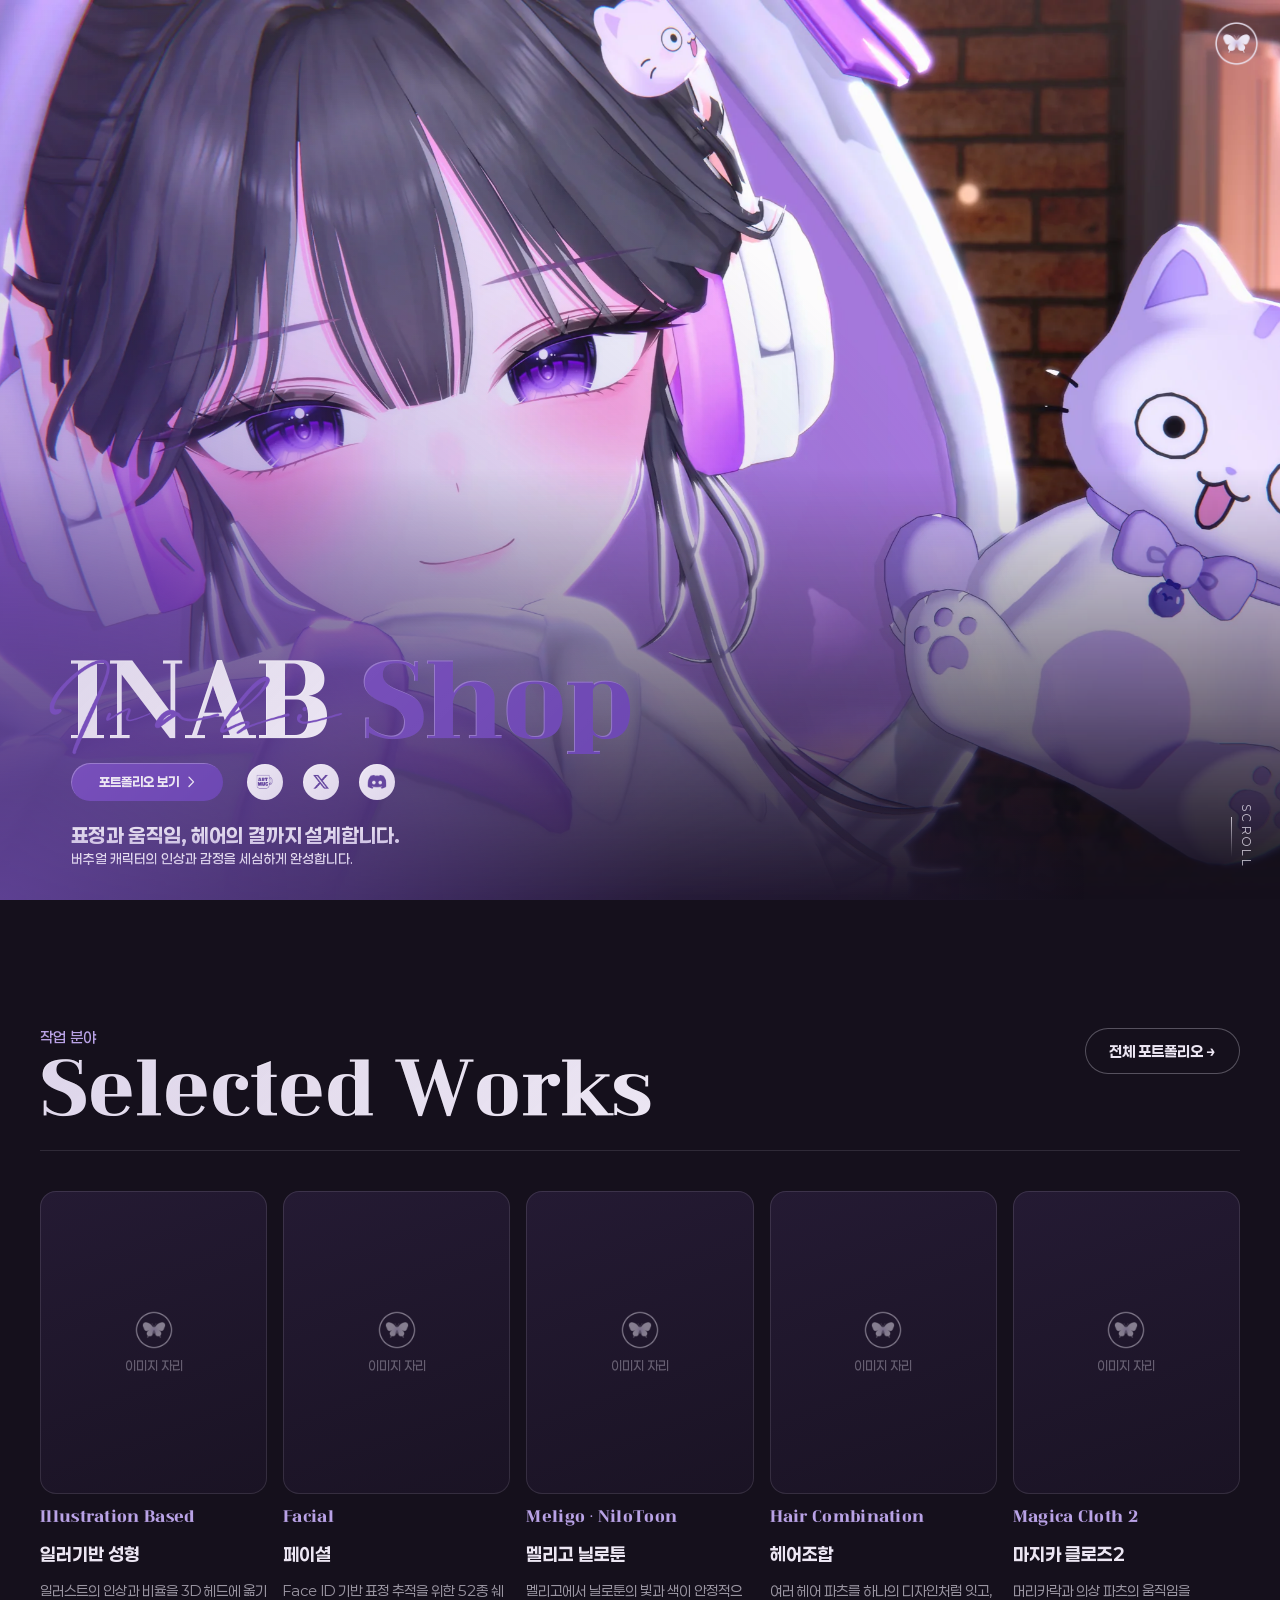
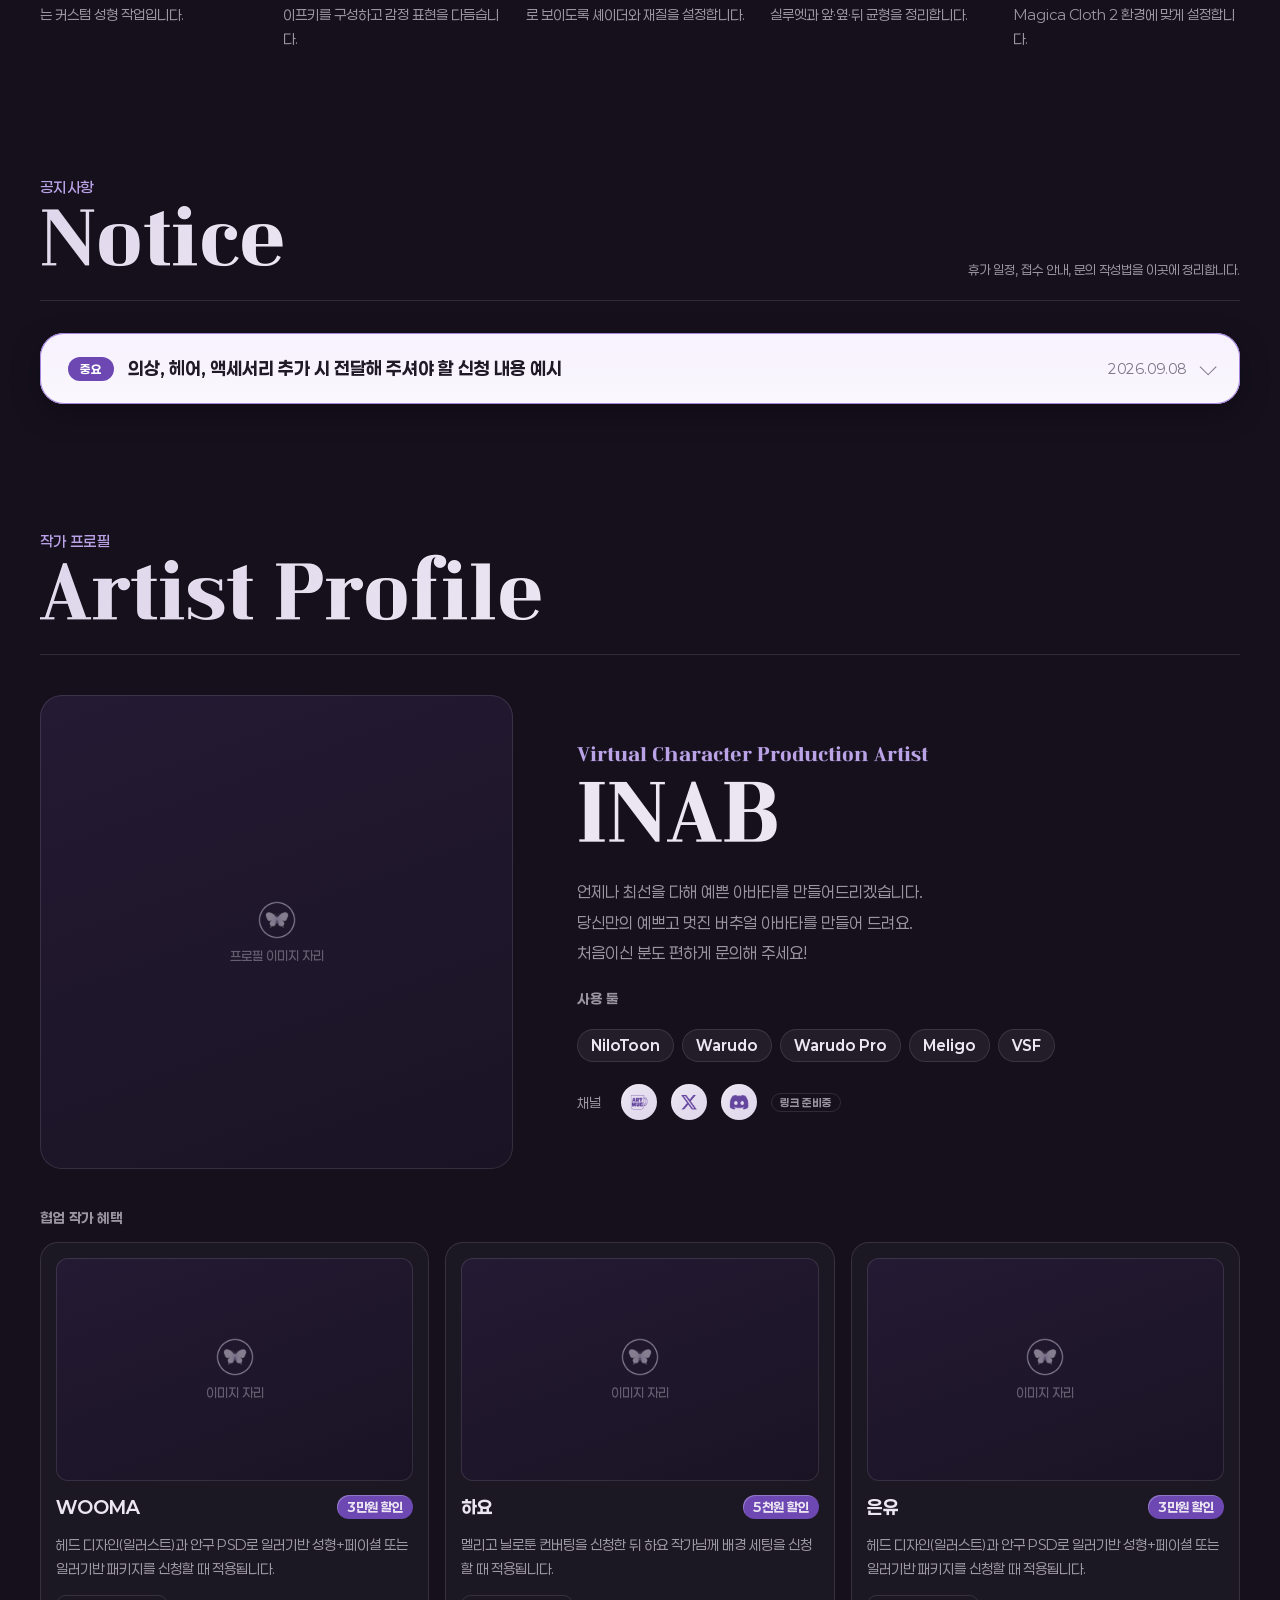
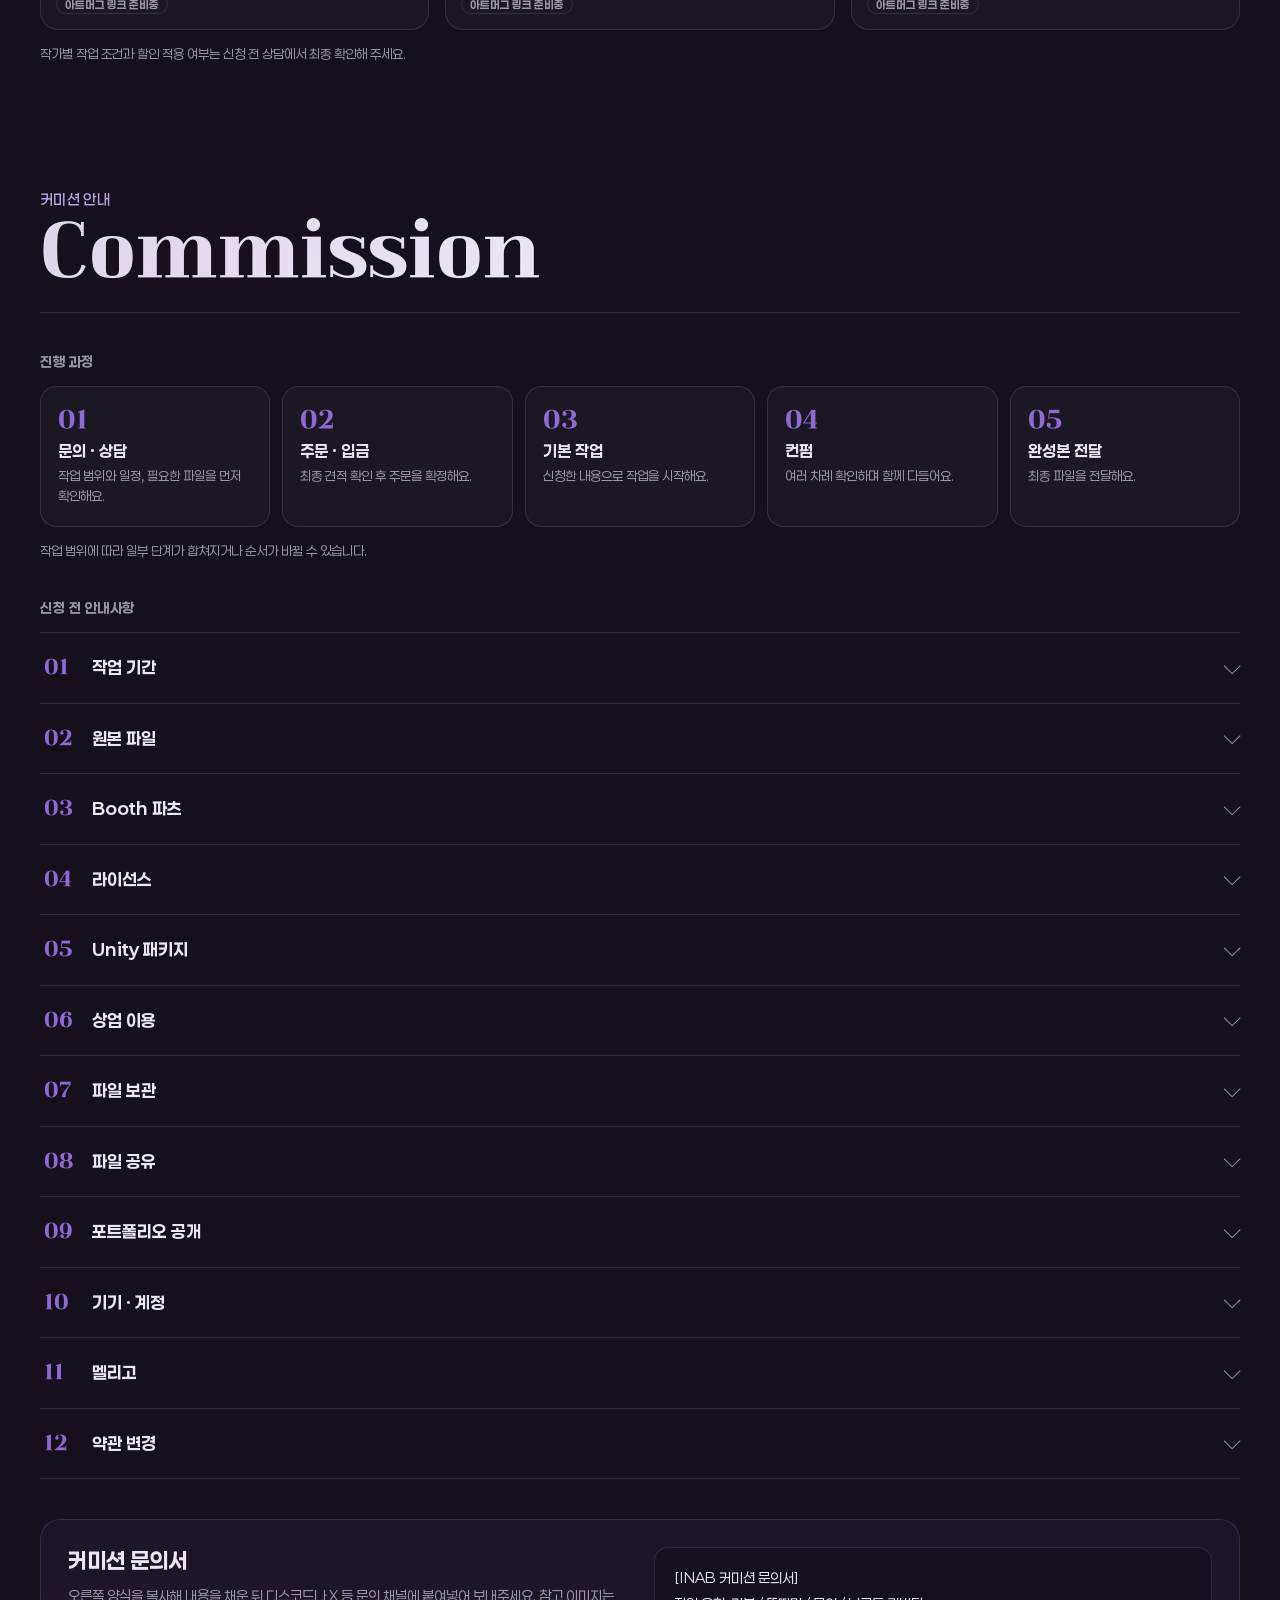
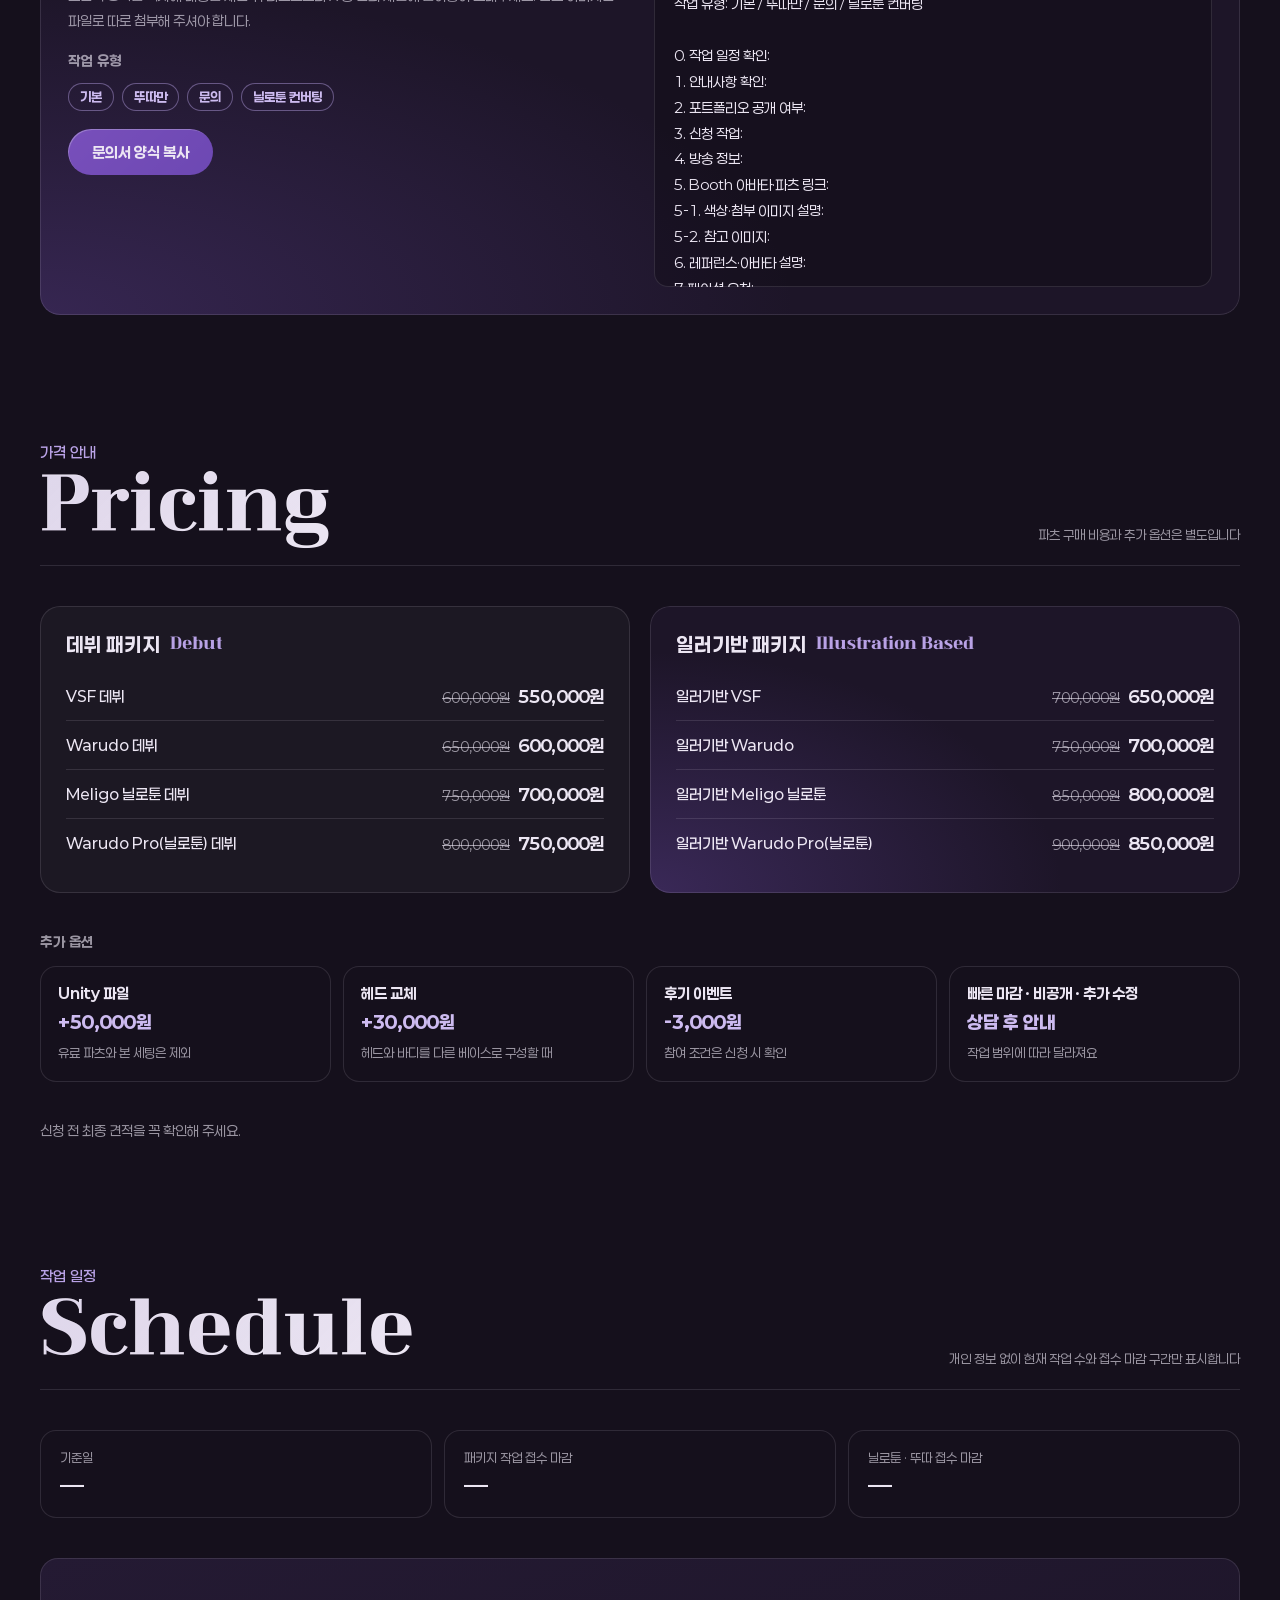
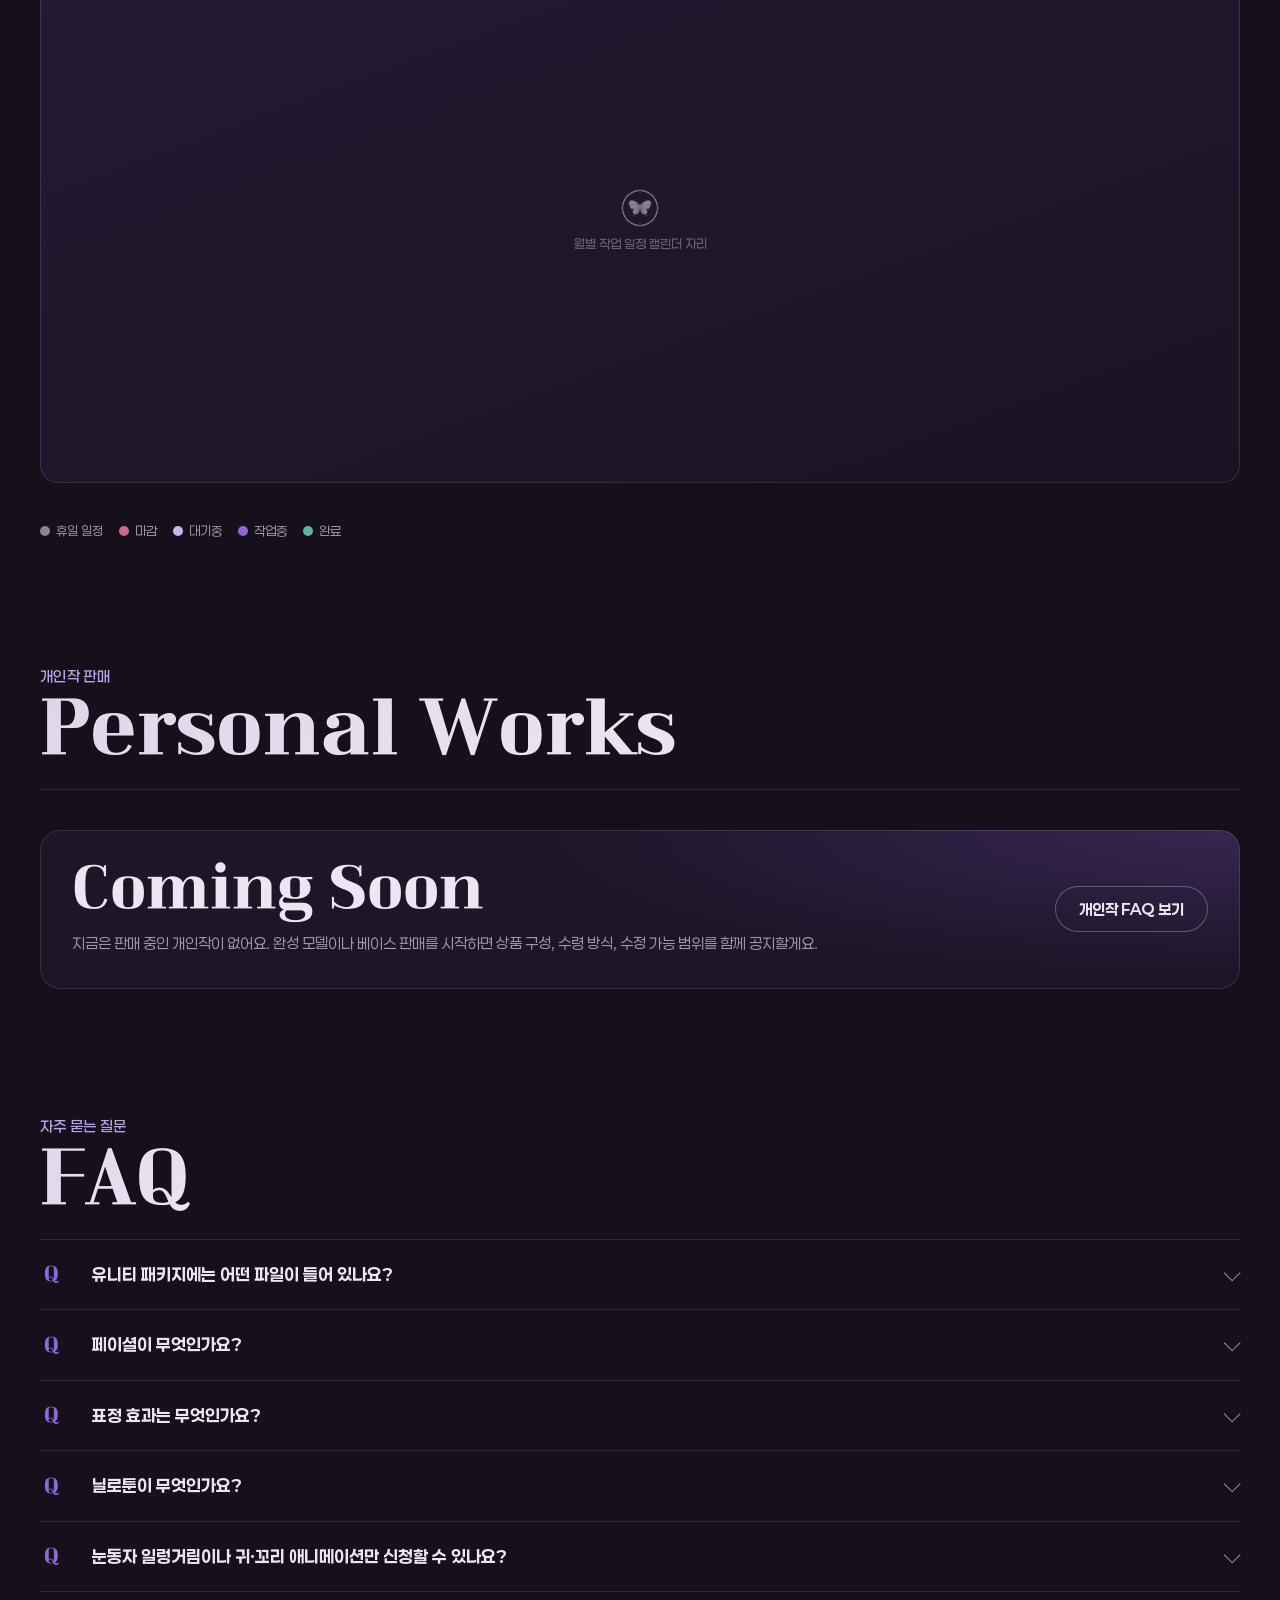
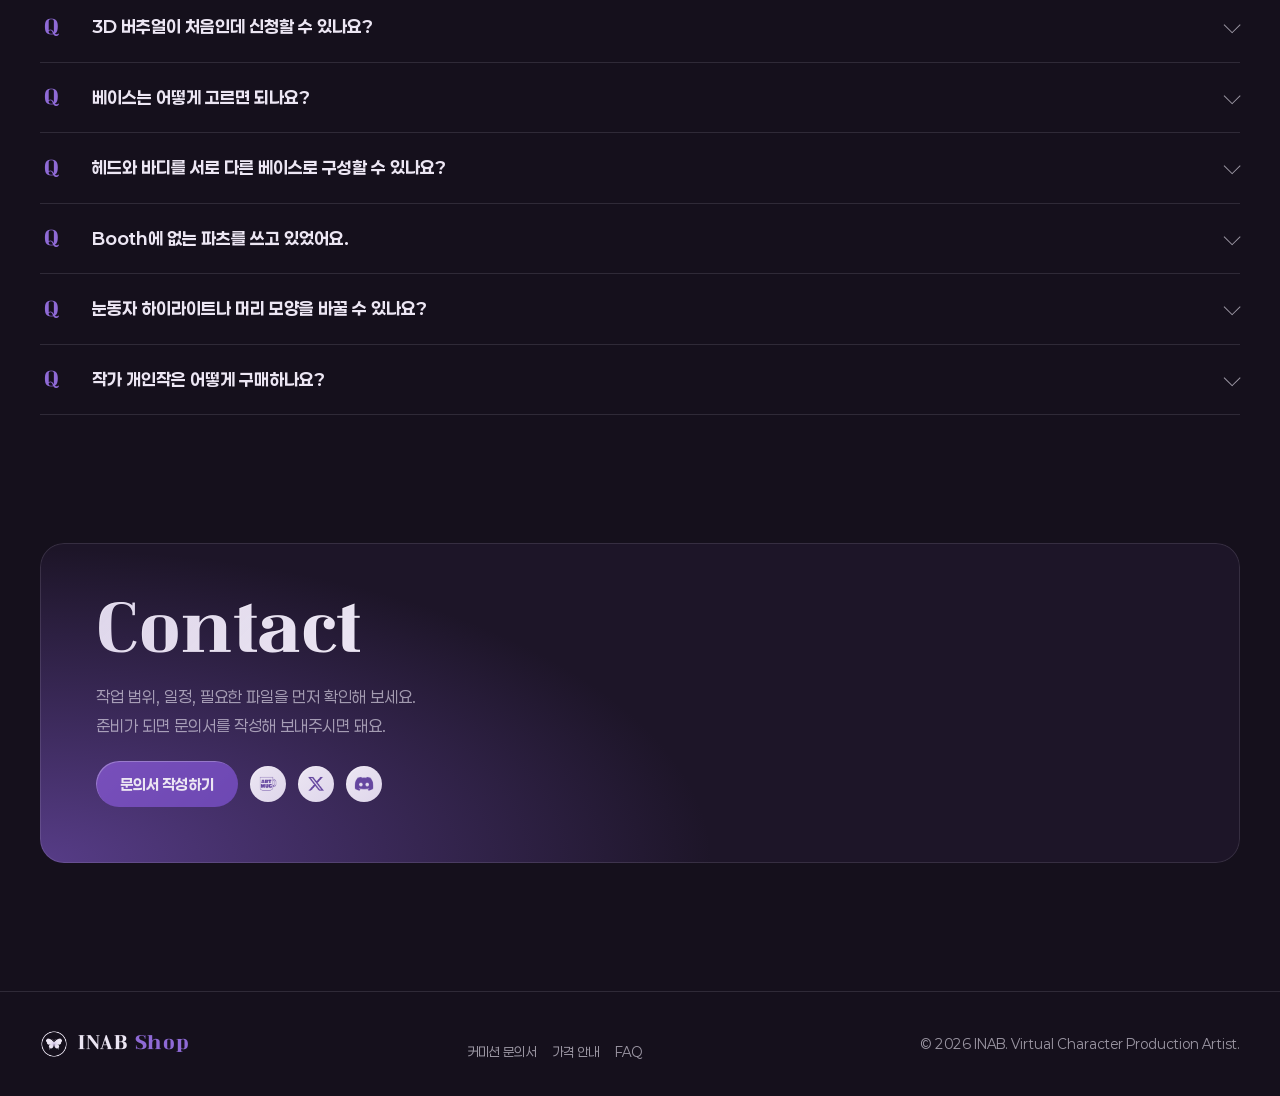
==== commit baa4c532: "INAB: 공지사항을 기존 사이트와 같은 밝은 카드형으로 (펼침 방식 유지) Co-Authored-By: Claude Opus 5.5 <noreply@anthropic.com> C" ====
--- a/INAB/index.html
+++ b/INAB/index.html
@@ -180,18 +180,30 @@
 .acc .body p{margin:0 0 .6em}
 .acc .body ul{margin:0;padding-left:1.1em}
 
-/* 공지사항 목록: 분류 · 제목 · 날짜 */
-.acc.notice{border-top:0}
-.acc.notice details > summary{grid-template-columns:auto 1fr auto auto}
-.acc.notice time{font-size:13px;color:var(--muted);font-variant-numeric:tabular-nums;white-space:nowrap}
+/* 공지사항: 기존 사이트와 같은 밝은 카드형 (누르면 펼쳐짐) */
+.acc.notice{margin-top:-8px;gap:16px}
+.acc.notice li{border:0}
+.acc.notice details{border-radius:24px;overflow:hidden;background:linear-gradient(180deg,#f7f2fd,#fdfcff 140px);box-shadow:inset 0 0 0 1px #a585e0,0 10px 30px rgba(0,0,0,.25)}
+.acc.notice details > summary{grid-template-columns:auto 1fr auto auto;gap:14px;padding:22px 28px}
+.acc.notice details[open] > summary{border-bottom:1px solid #ebe4f5}
+.acc.notice .tag{font-size:12px;padding:5px 12px;background:#6d48b3;color:#fff;box-shadow:none}
+.acc.notice .title{color:#1f1a26;font-size:18px;font-weight:700}
+.acc.notice details:hover .title{color:#1f1a26}
+.acc.notice time{font-size:13px;color:#7a7385;font-variant-numeric:tabular-nums;white-space:nowrap}
+.acc.notice .chev{border-color:#7a7385}
+.acc.notice .body{max-width:none;padding:24px 28px 30px;color:#55505e;font-size:15px;line-height:1.85}
 .acc.notice .body p{margin:0 0 1em}
-.acc.notice .body p.h{margin:1.6em 0 .4em;color:var(--text);font-weight:700}
+.acc.notice .body p:last-child{margin-bottom:0}
+.acc.notice .body p.h{margin:1.6em 0 .4em;color:#3a3442;font-weight:500}
 .acc.notice .body p.h:first-child{margin-top:0}
+.acc.notice .body a{color:#6d48b3;word-break:break-all}
 .acc .body a{color:#b9a2e6;word-break:break-all}
 @media (max-width:640px){
-  .acc.notice details > summary{grid-template-columns:auto 1fr auto;row-gap:6px}
+  .acc.notice details > summary{grid-template-columns:auto 1fr auto;row-gap:6px;padding:18px 18px}
   .acc.notice time{grid-column:2;grid-row:2}
   .acc.notice .chev{grid-column:3;grid-row:1 / span 2}
+  .acc.notice .title{font-size:16px}
+  .acc.notice .body{padding:20px 18px 24px}
 }
 /* ---------- Selected Works ---------- */
 .works{display:grid;grid-template-columns:repeat(5,minmax(0,1fr));gap:16px}
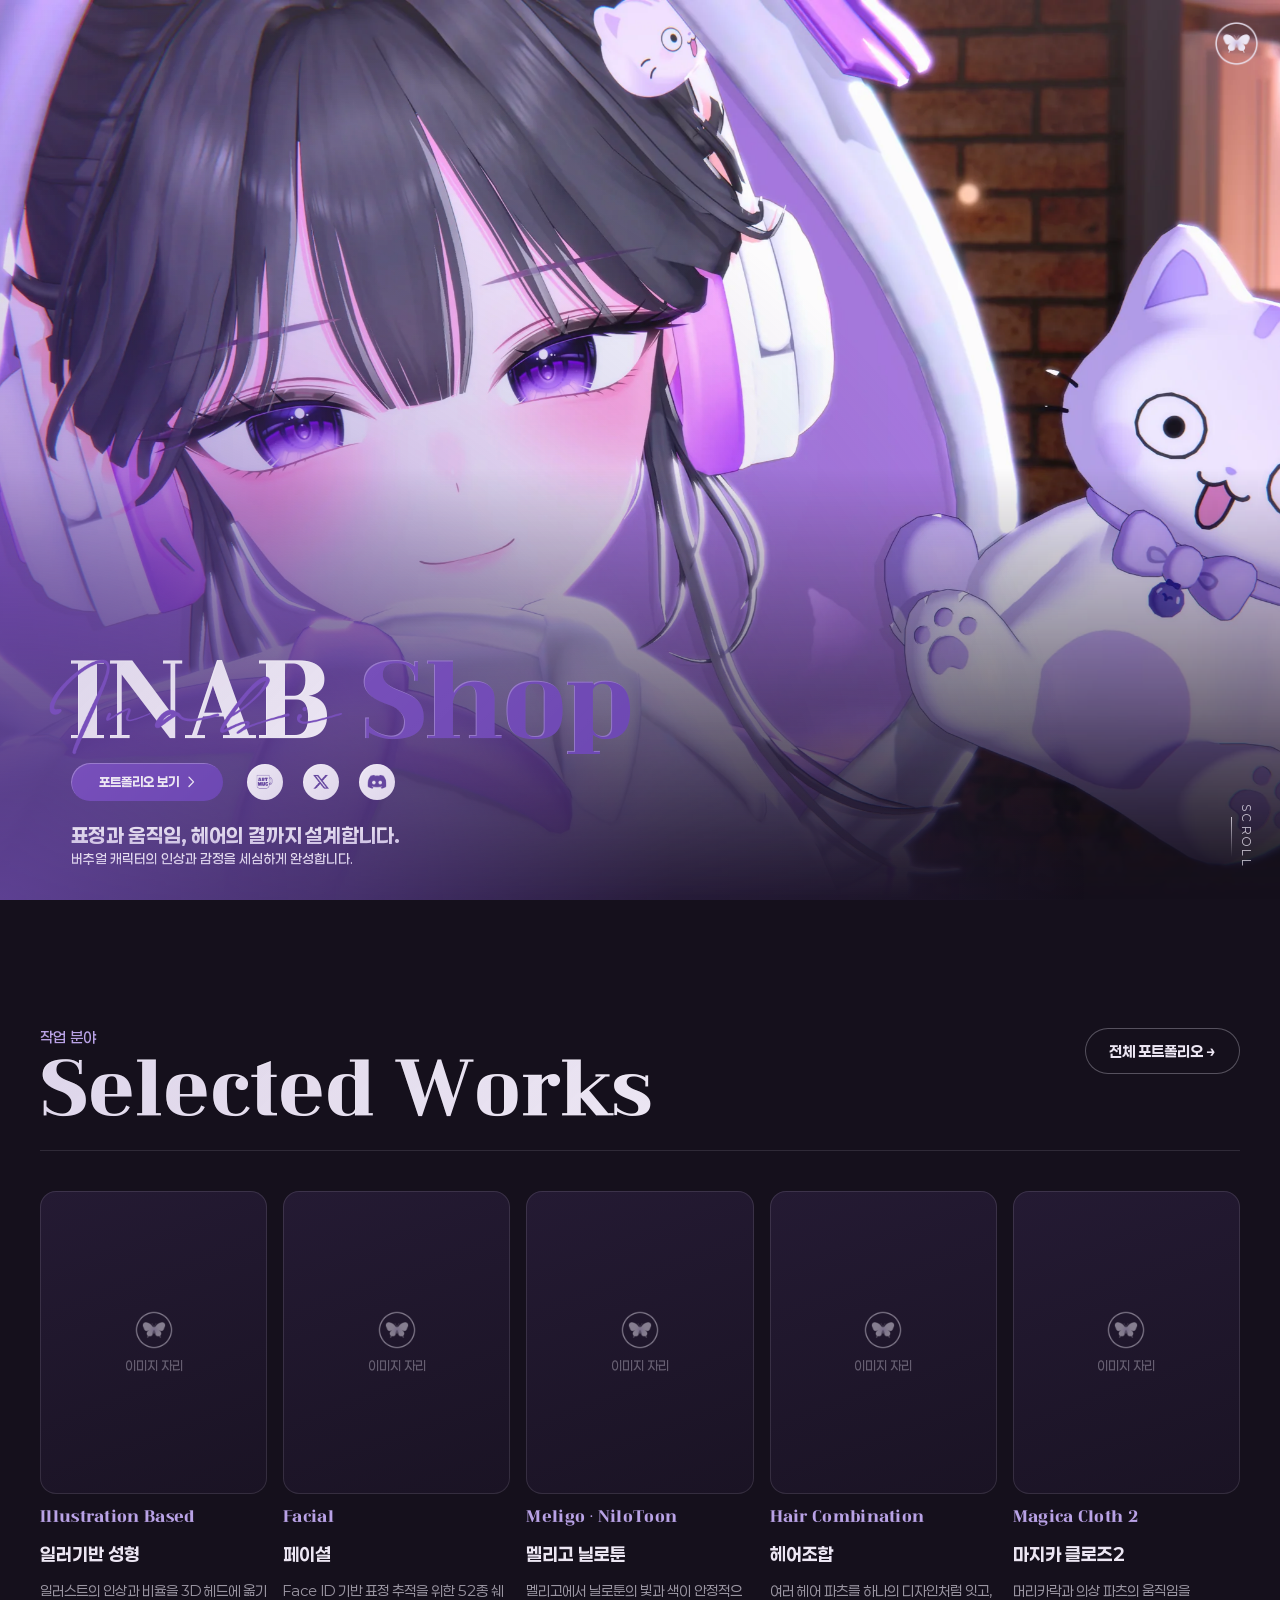
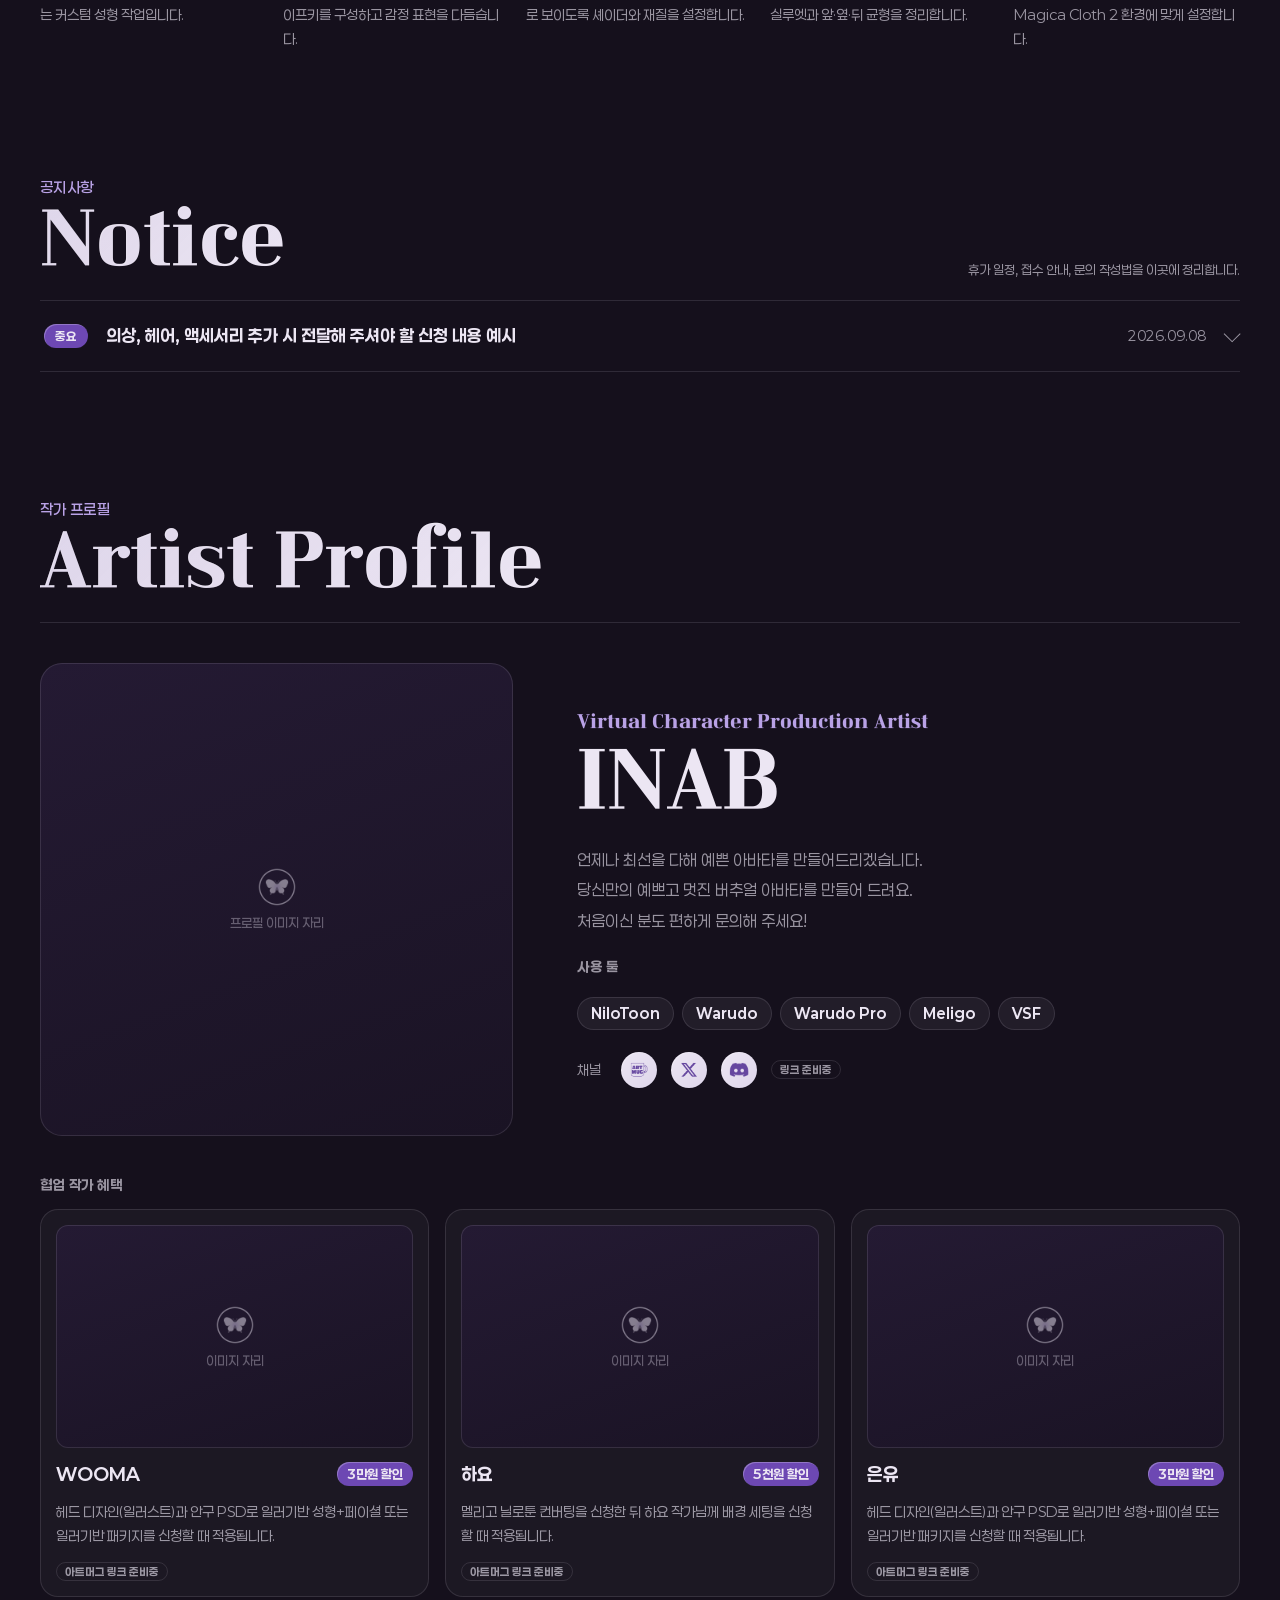
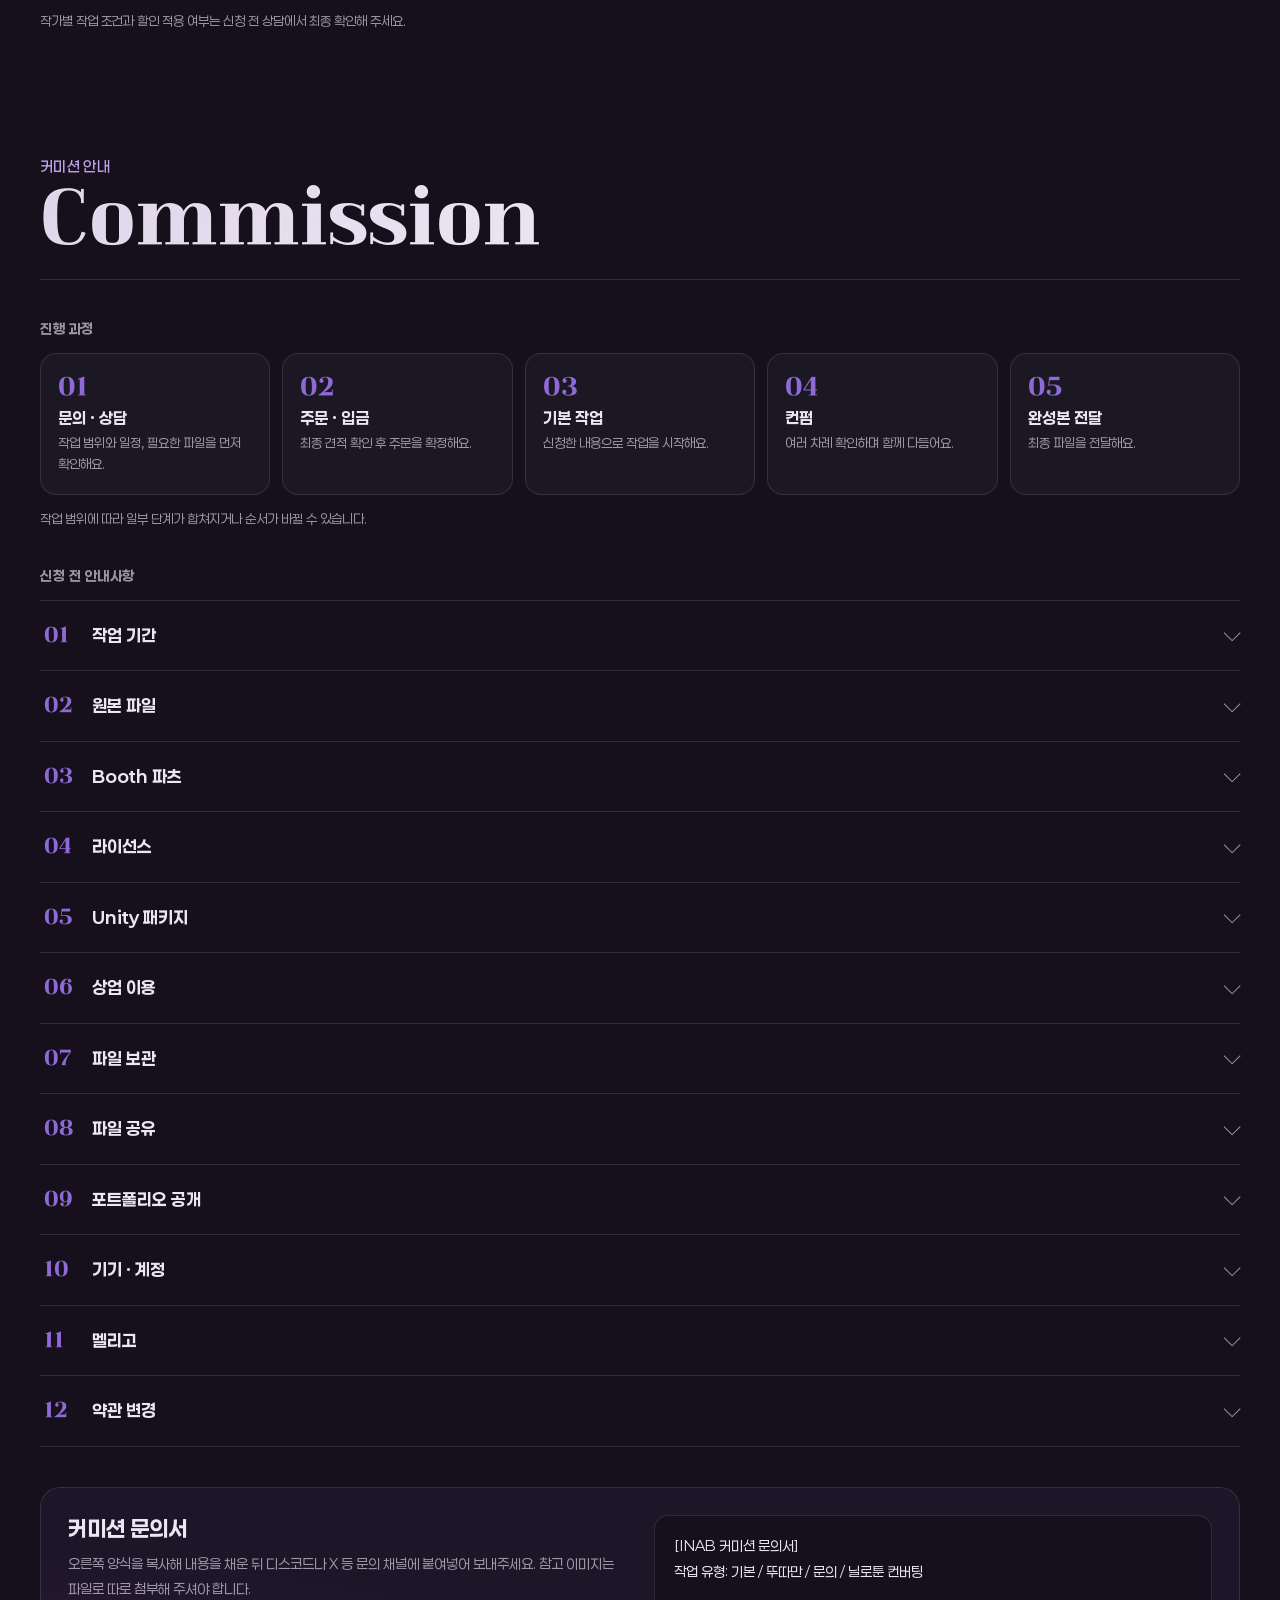
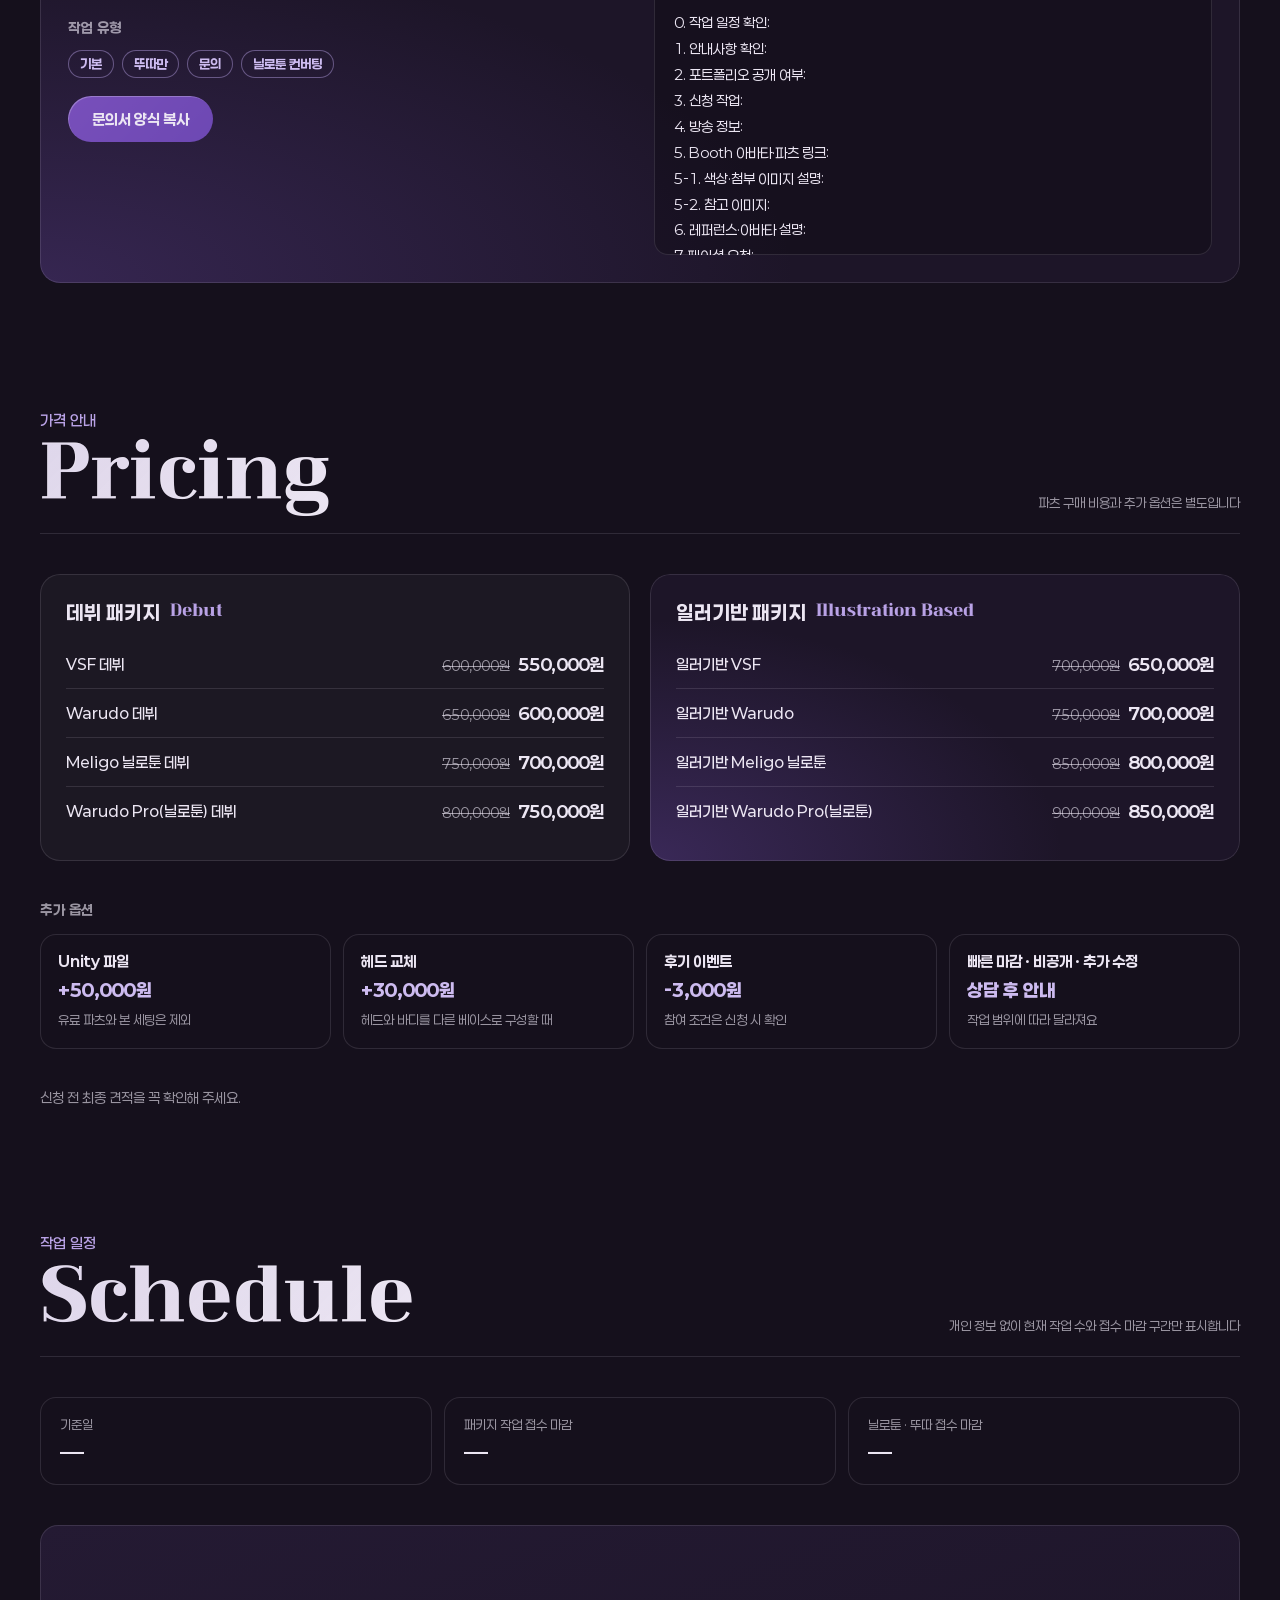
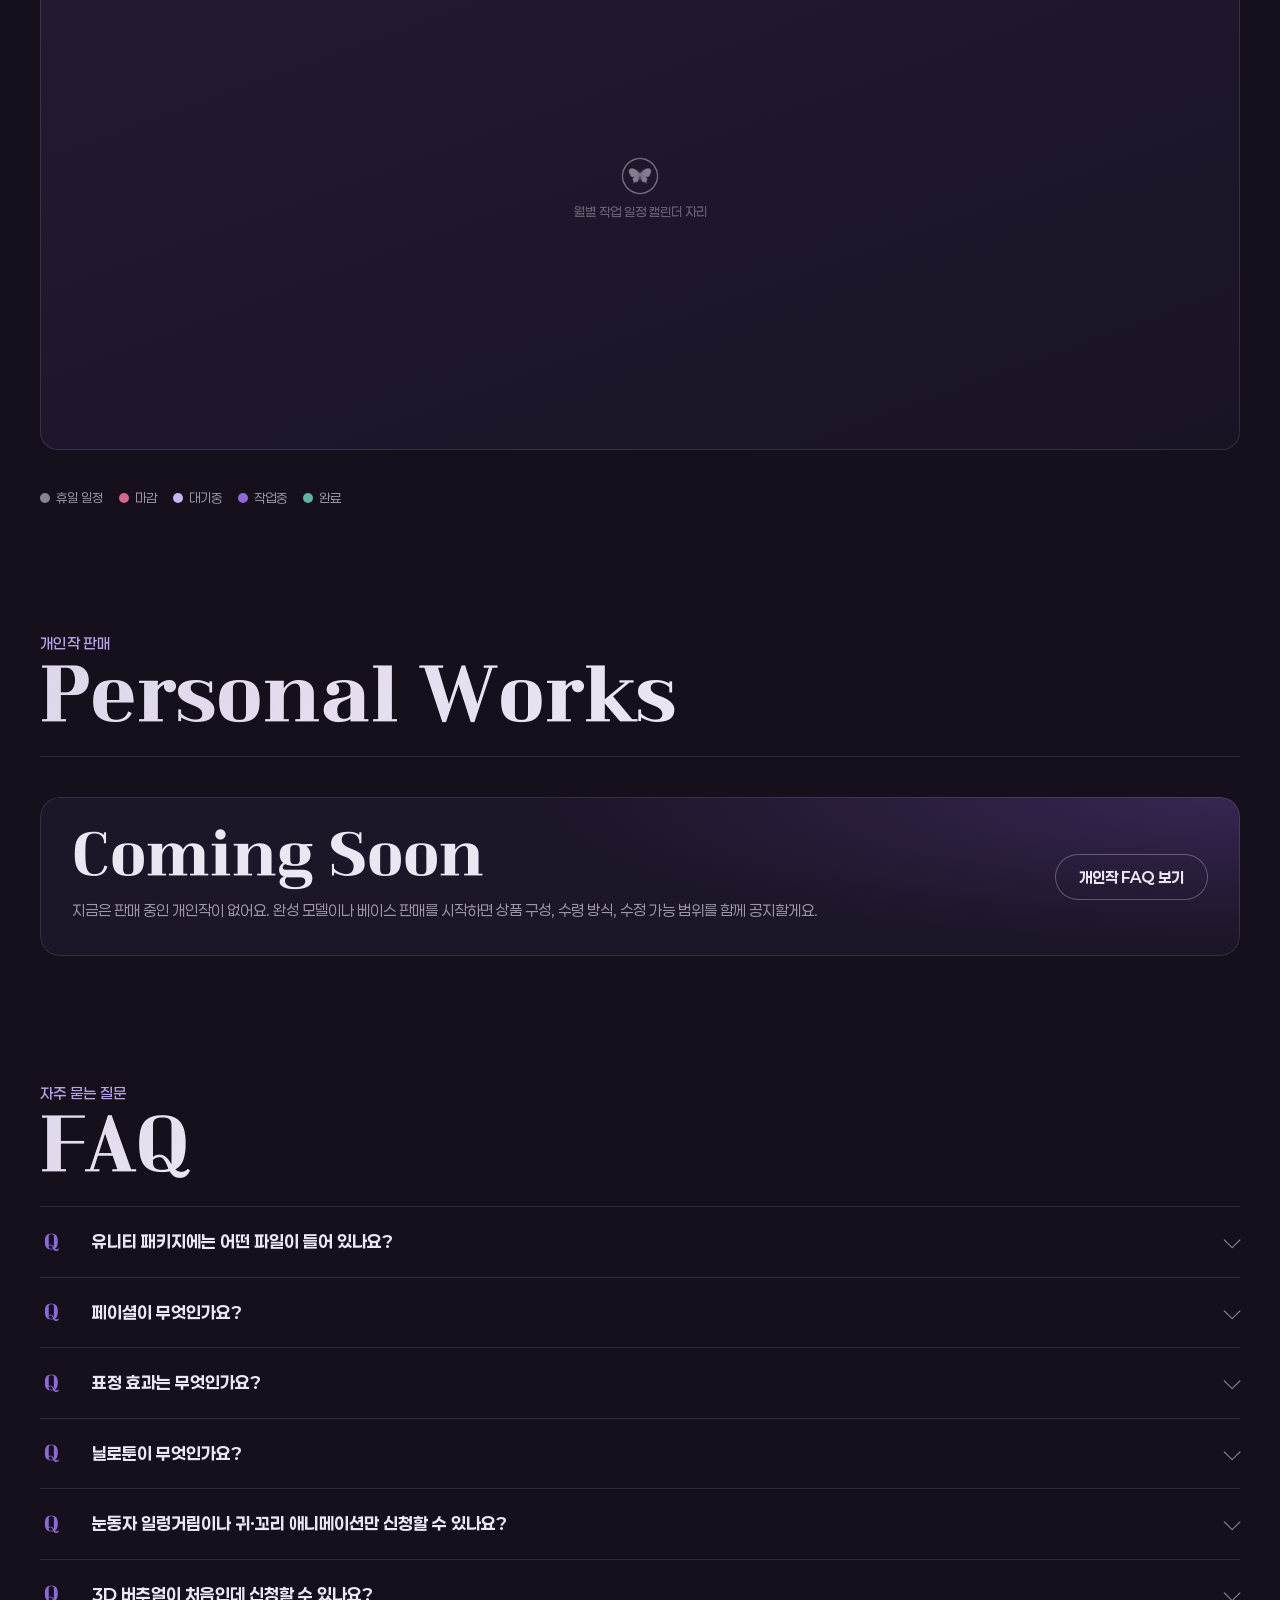
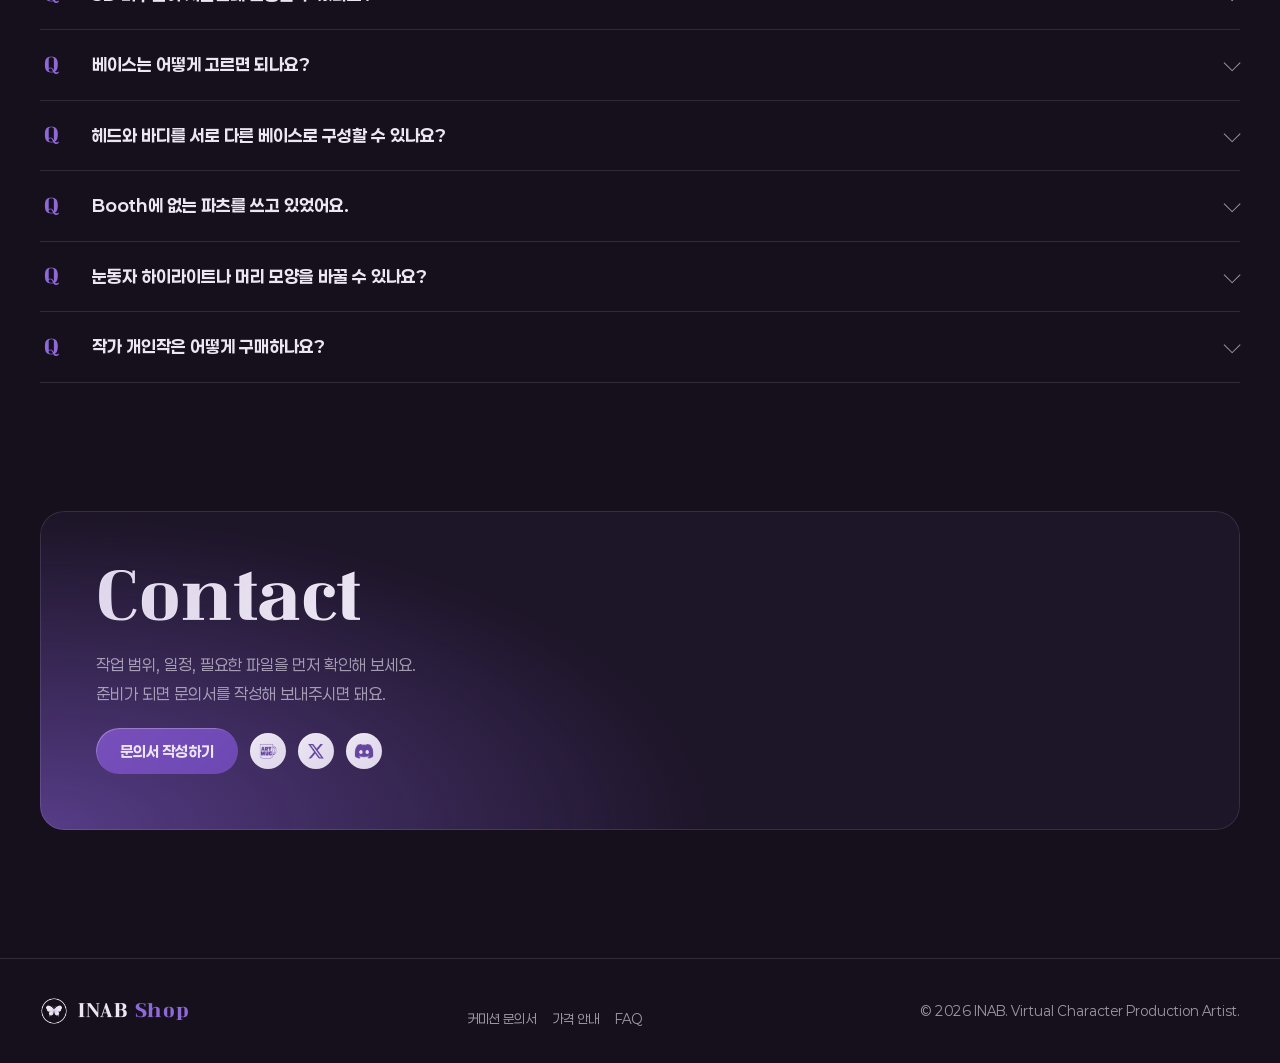
==== commit 5c1c9b97: "INAB: 공지사항 디자인을 처음 만든 어두운 줄 목록형으로 되돌림 Co-Authored-By: Claude Opus 5.5 <noreply@anthropic.com> Claude" ====
--- a/INAB/index.html
+++ b/INAB/index.html
@@ -180,30 +180,18 @@
 .acc .body p{margin:0 0 .6em}
 .acc .body ul{margin:0;padding-left:1.1em}
 
-/* 공지사항: 기존 사이트와 같은 밝은 카드형 (누르면 펼쳐짐) */
-.acc.notice{margin-top:-8px;gap:16px}
-.acc.notice li{border:0}
-.acc.notice details{border-radius:24px;overflow:hidden;background:linear-gradient(180deg,#f7f2fd,#fdfcff 140px);box-shadow:inset 0 0 0 1px #a585e0,0 10px 30px rgba(0,0,0,.25)}
-.acc.notice details > summary{grid-template-columns:auto 1fr auto auto;gap:14px;padding:22px 28px}
-.acc.notice details[open] > summary{border-bottom:1px solid #ebe4f5}
-.acc.notice .tag{font-size:12px;padding:5px 12px;background:#6d48b3;color:#fff;box-shadow:none}
-.acc.notice .title{color:#1f1a26;font-size:18px;font-weight:700}
-.acc.notice details:hover .title{color:#1f1a26}
-.acc.notice time{font-size:13px;color:#7a7385;font-variant-numeric:tabular-nums;white-space:nowrap}
-.acc.notice .chev{border-color:#7a7385}
-.acc.notice .body{max-width:none;padding:24px 28px 30px;color:#55505e;font-size:15px;line-height:1.85}
+/* 공지사항 목록: 분류 · 제목 · 날짜 (누르면 펼쳐짐) */
+.acc.notice{border-top:0}
+.acc.notice details > summary{grid-template-columns:auto 1fr auto auto}
+.acc.notice time{font-size:13px;color:var(--muted);font-variant-numeric:tabular-nums;white-space:nowrap}
 .acc.notice .body p{margin:0 0 1em}
-.acc.notice .body p:last-child{margin-bottom:0}
-.acc.notice .body p.h{margin:1.6em 0 .4em;color:#3a3442;font-weight:500}
+.acc.notice .body p.h{margin:1.6em 0 .4em;color:var(--text);font-weight:700}
 .acc.notice .body p.h:first-child{margin-top:0}
-.acc.notice .body a{color:#6d48b3;word-break:break-all}
 .acc .body a{color:#b9a2e6;word-break:break-all}
 @media (max-width:640px){
-  .acc.notice details > summary{grid-template-columns:auto 1fr auto;row-gap:6px;padding:18px 18px}
+  .acc.notice details > summary{grid-template-columns:auto 1fr auto;row-gap:6px}
   .acc.notice time{grid-column:2;grid-row:2}
   .acc.notice .chev{grid-column:3;grid-row:1 / span 2}
-  .acc.notice .title{font-size:16px}
-  .acc.notice .body{padding:20px 18px 24px}
 }
 /* ---------- Selected Works ---------- */
 .works{display:grid;grid-template-columns:repeat(5,minmax(0,1fr));gap:16px}
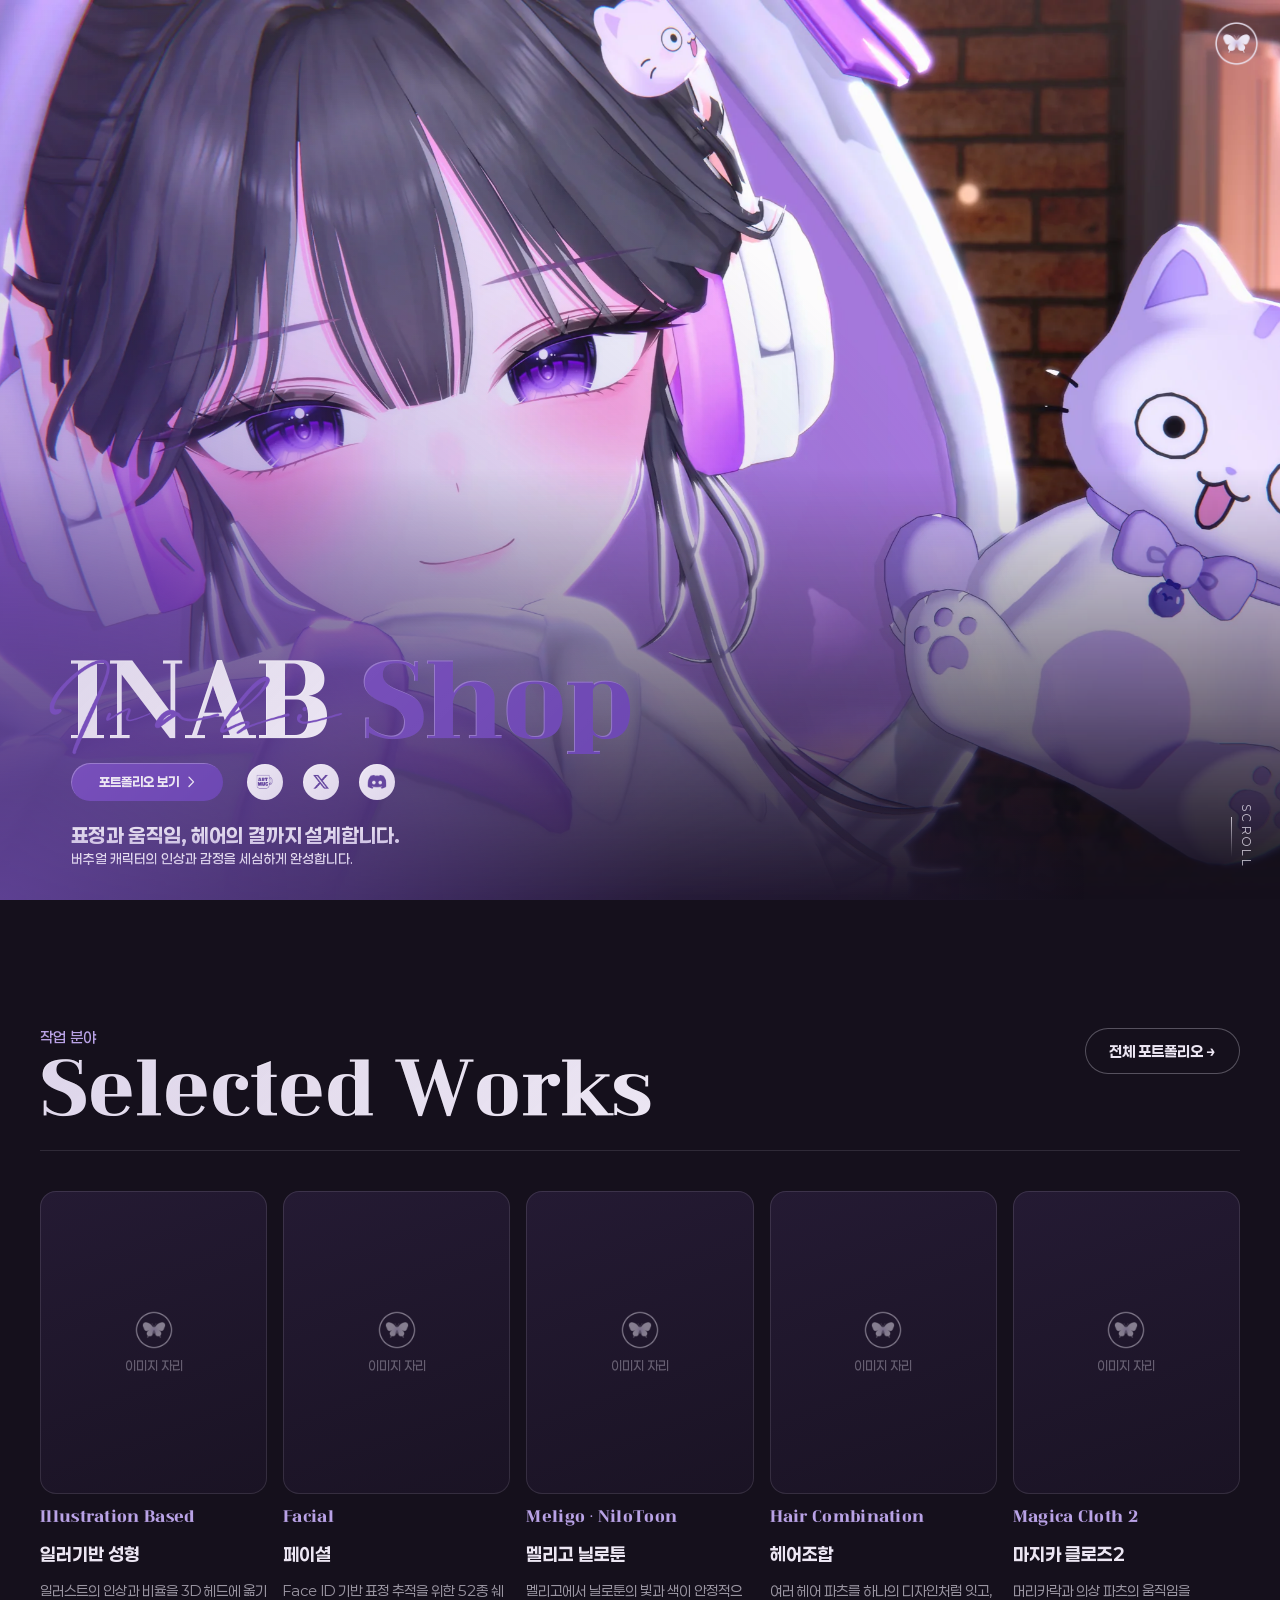
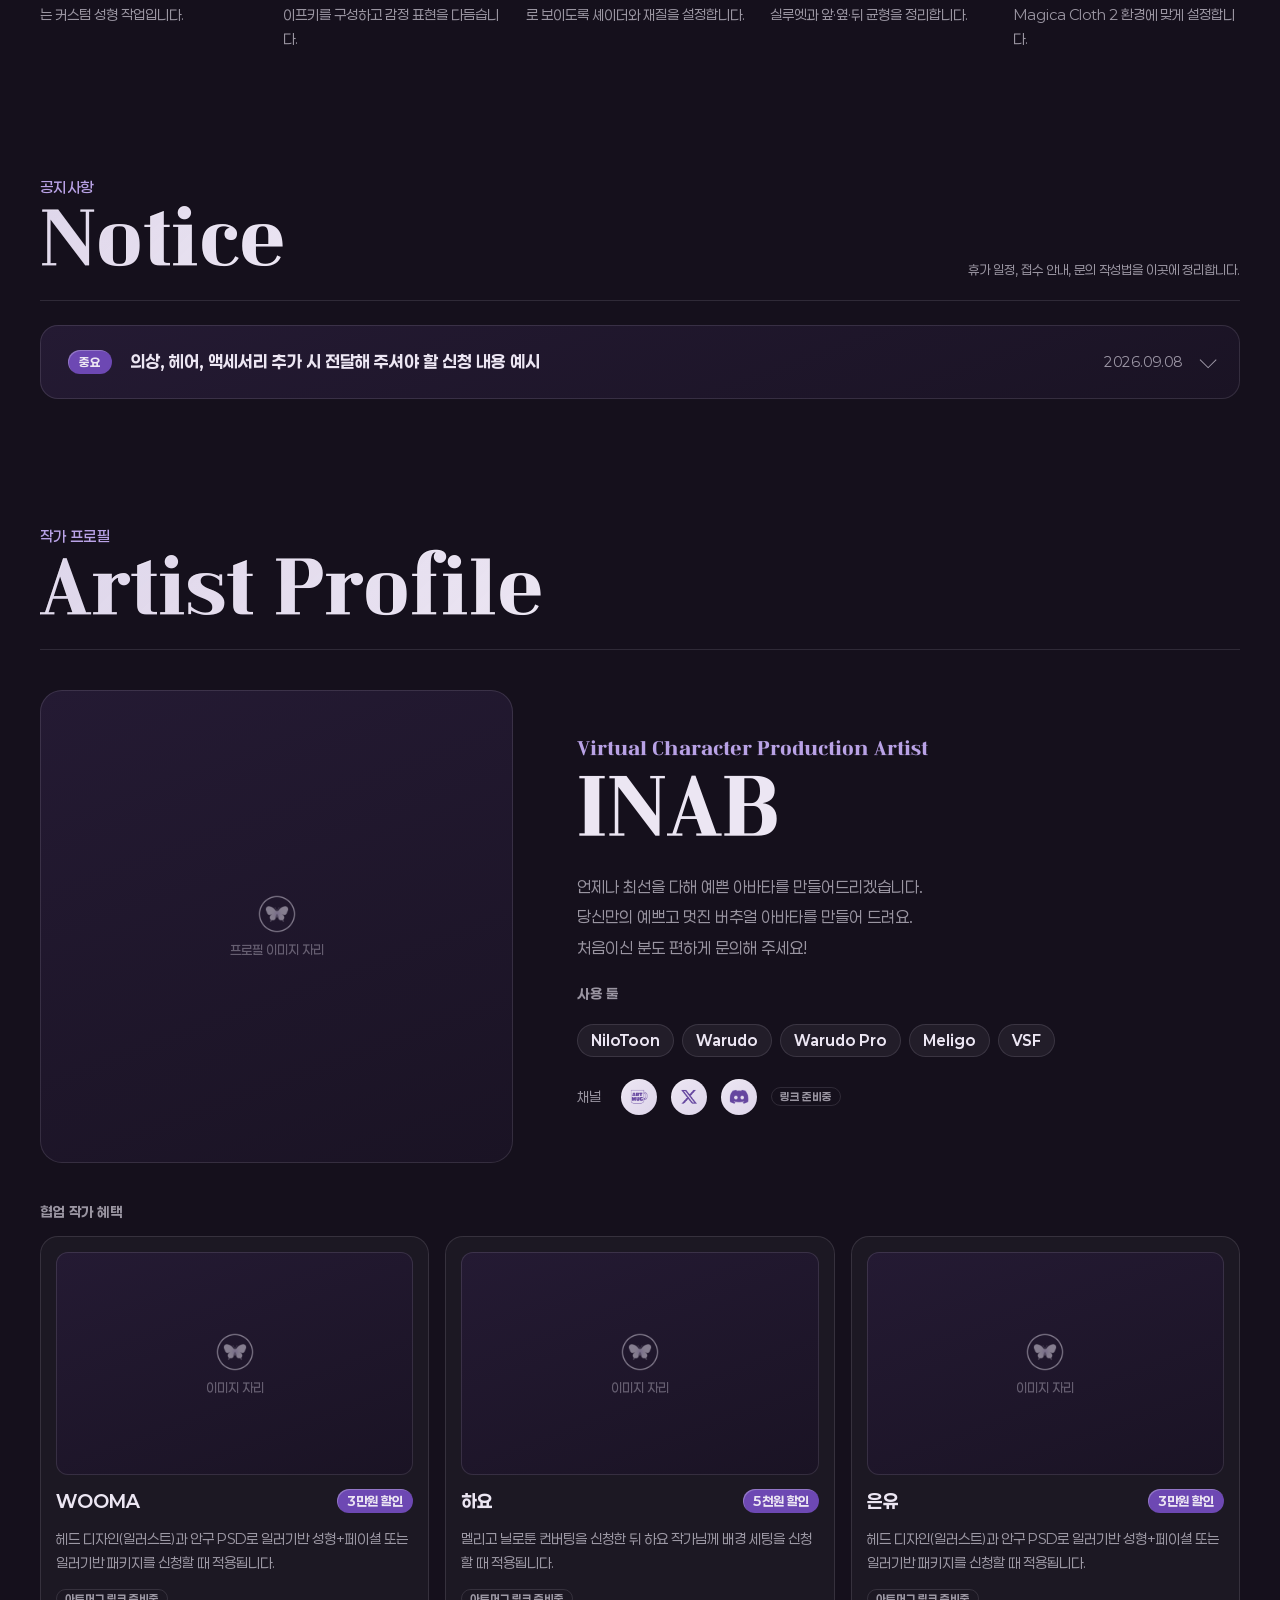
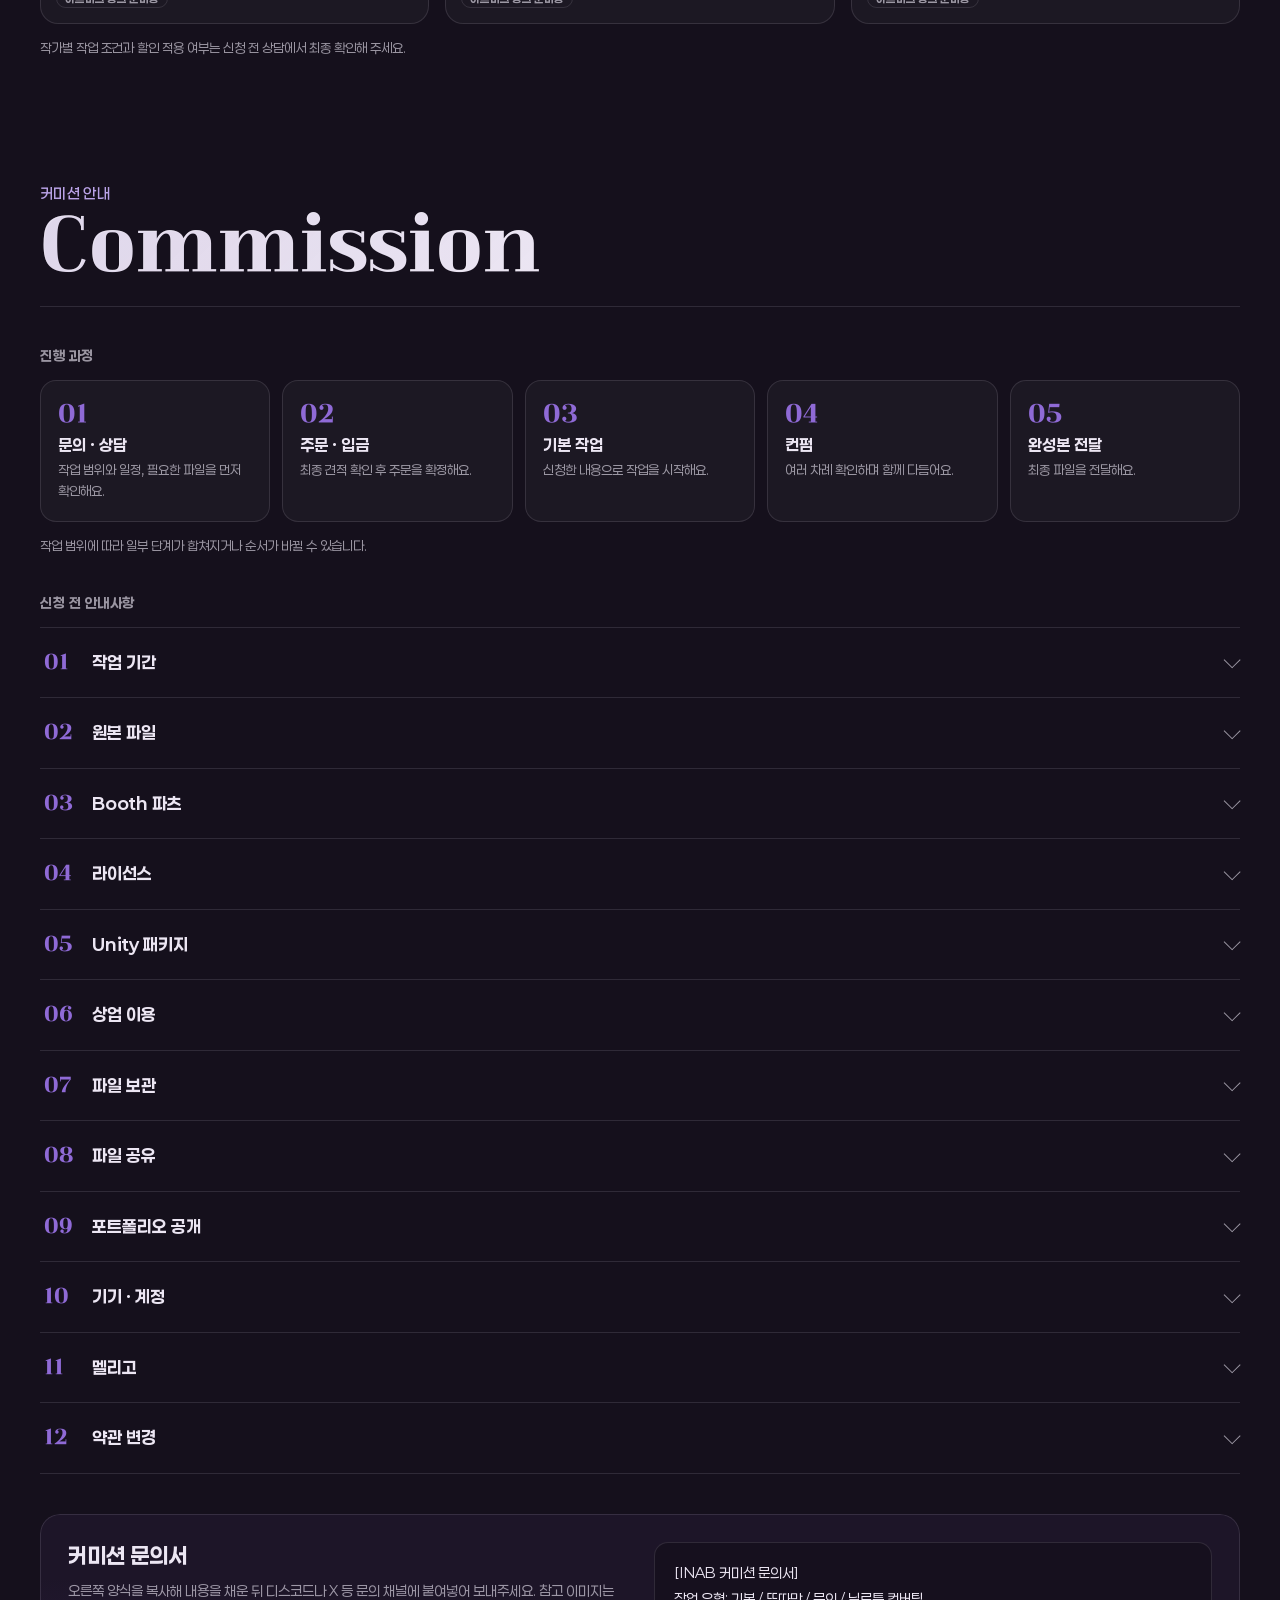
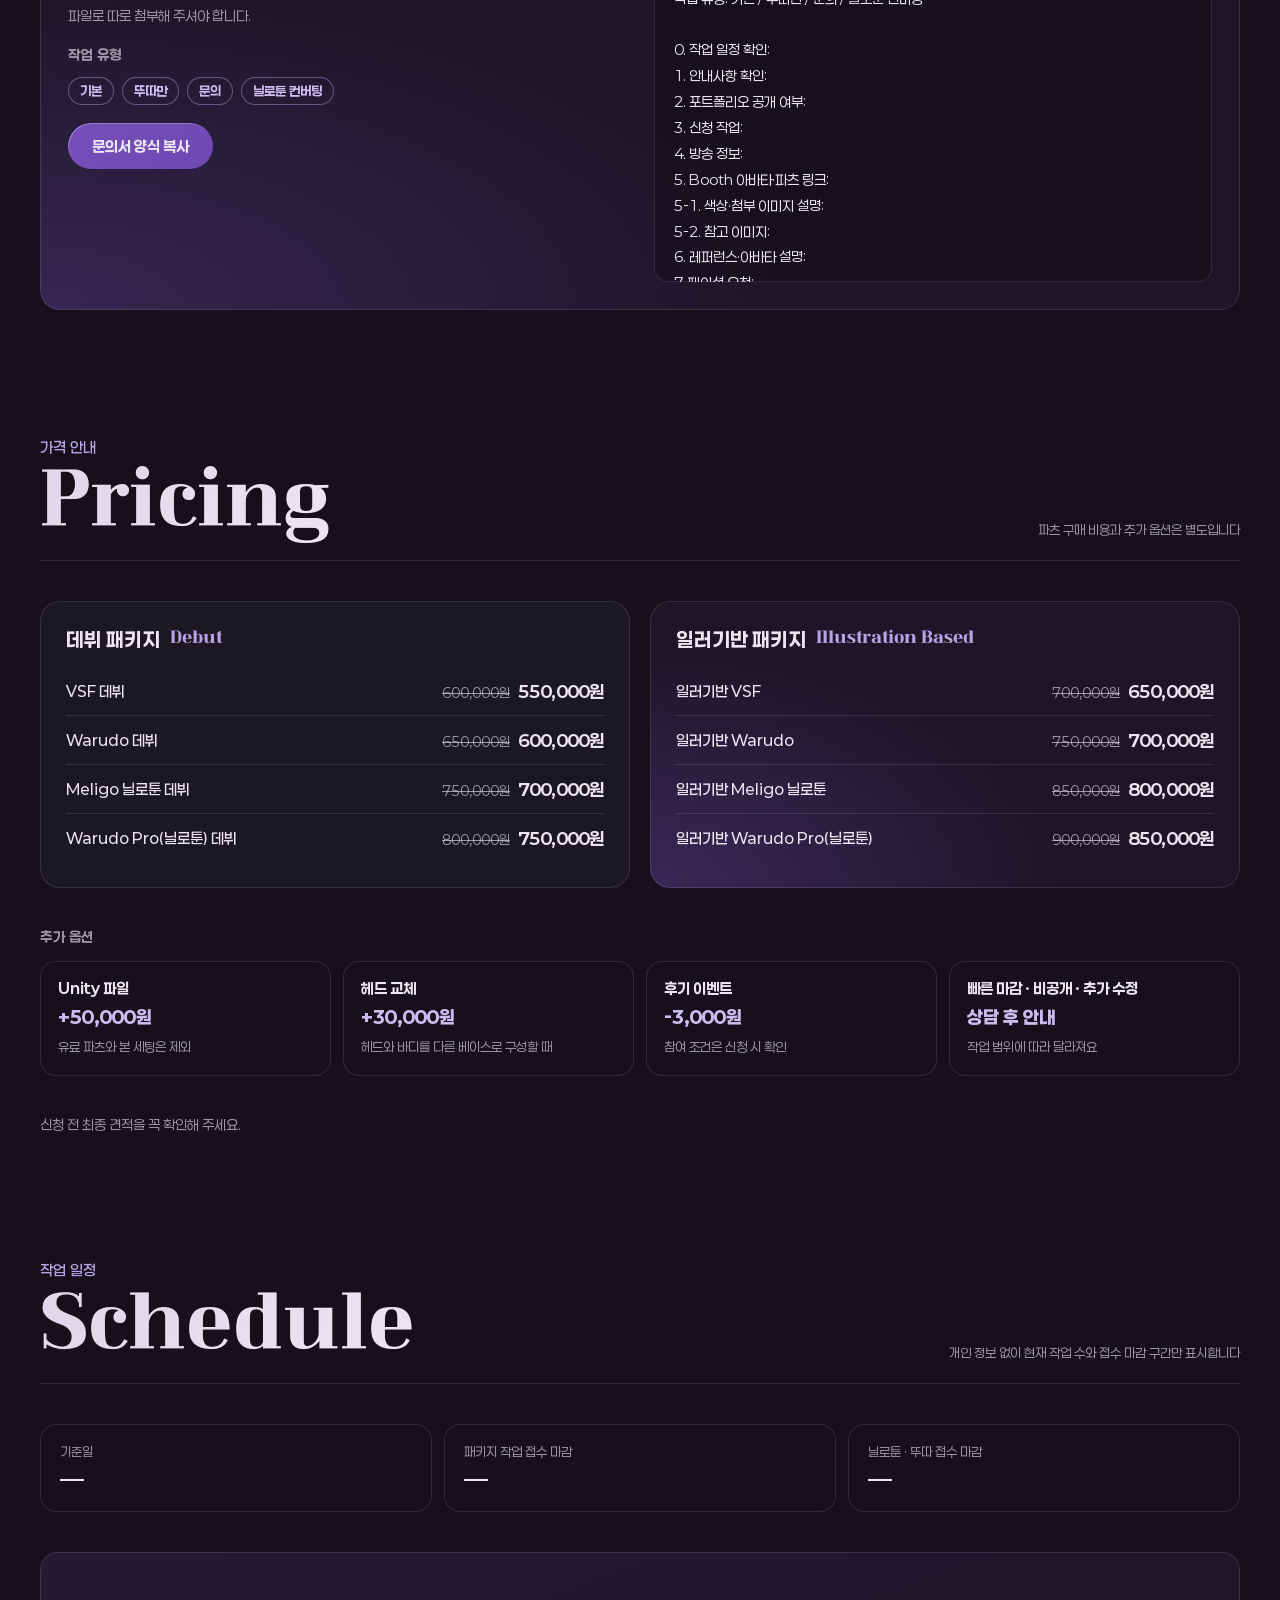
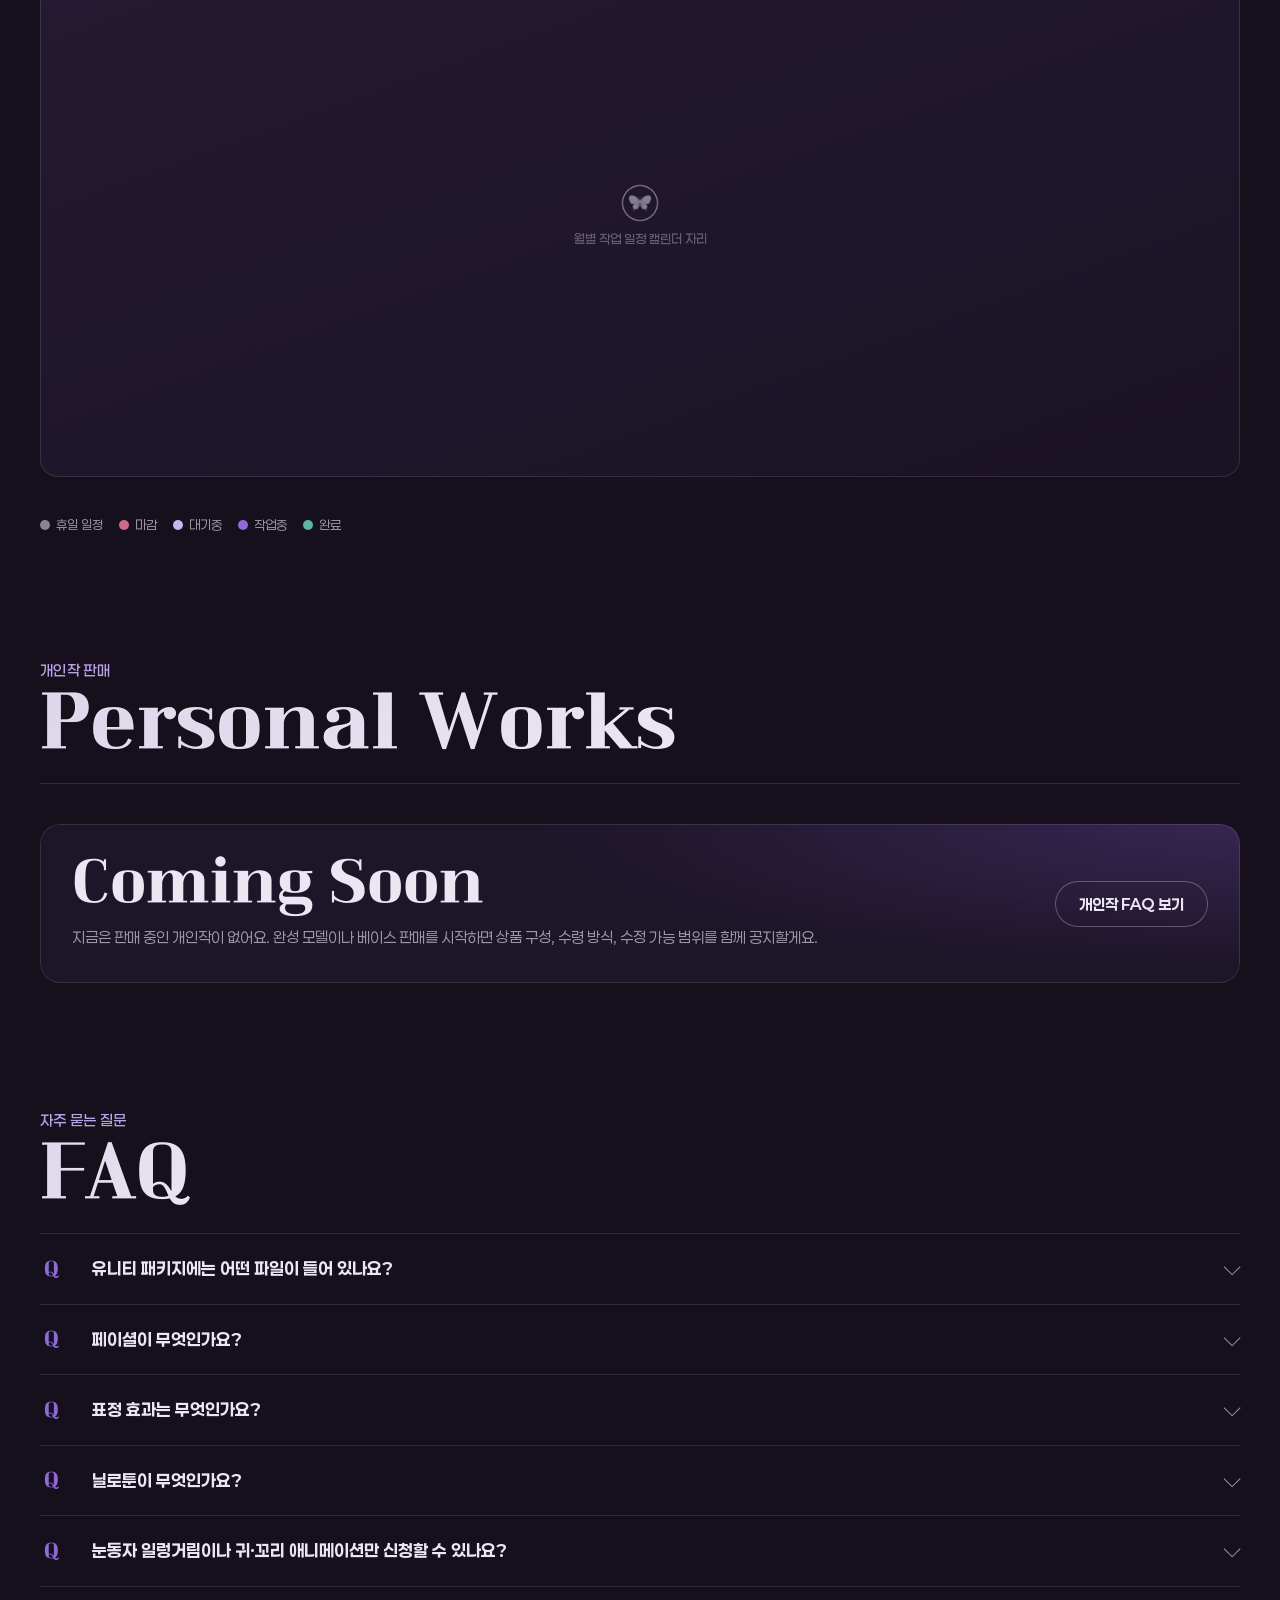
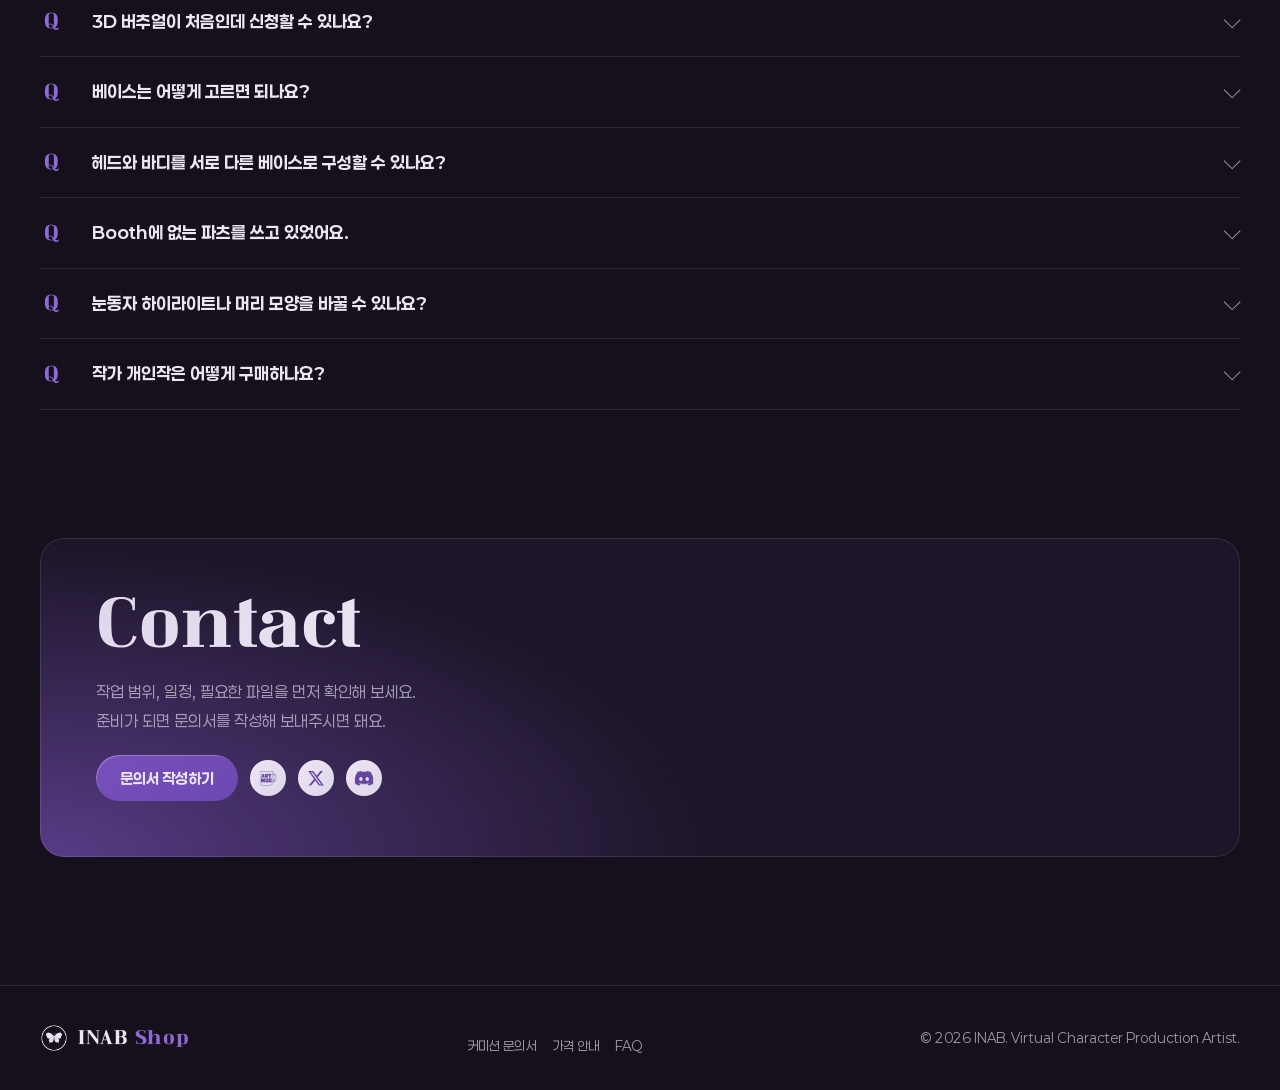
==== commit 79986abc: "INAB: 공지를 이미지 자리와 같은 어두운 보라 상자 안에 (펼침 유지) Co-Authored-By: Claude Opus 5.5 <noreply@anthropic.com> Cl" ====
--- a/INAB/index.html
+++ b/INAB/index.html
@@ -181,15 +181,22 @@
 .acc .body ul{margin:0;padding-left:1.1em}
 
 /* 공지사항 목록: 분류 · 제목 · 날짜 (누르면 펼쳐짐) */
-.acc.notice{border-top:0}
-.acc.notice details > summary{grid-template-columns:auto 1fr auto auto}
+.acc.notice{border-top:0;margin-top:-16px;gap:14px}
+.acc.notice li{border-bottom:0}
+/* 공지 없을 때 상자(이미지 자리)와 같은 모양 */
+.acc.notice details{border-radius:18px;background:linear-gradient(160deg,#241a33,#1a1324);box-shadow:inset 0 0 0 1px var(--line)}
+.acc.notice details > summary{grid-template-columns:auto 1fr auto auto;padding:24px 28px}
+.acc.notice details[open] > summary{border-bottom:1px solid var(--line)}
+.acc.notice .body{max-width:none;padding:24px 28px 30px}
+.acc.notice .body p:last-child{margin-bottom:0}
 .acc.notice time{font-size:13px;color:var(--muted);font-variant-numeric:tabular-nums;white-space:nowrap}
 .acc.notice .body p{margin:0 0 1em}
 .acc.notice .body p.h{margin:1.6em 0 .4em;color:var(--text);font-weight:700}
 .acc.notice .body p.h:first-child{margin-top:0}
 .acc .body a{color:#b9a2e6;word-break:break-all}
 @media (max-width:640px){
-  .acc.notice details > summary{grid-template-columns:auto 1fr auto;row-gap:6px}
+  .acc.notice details > summary{grid-template-columns:auto 1fr auto;row-gap:6px;padding:18px}
+  .acc.notice .body{padding:20px 18px 24px}
   .acc.notice time{grid-column:2;grid-row:2}
   .acc.notice .chev{grid-column:3;grid-row:1 / span 2}
 }
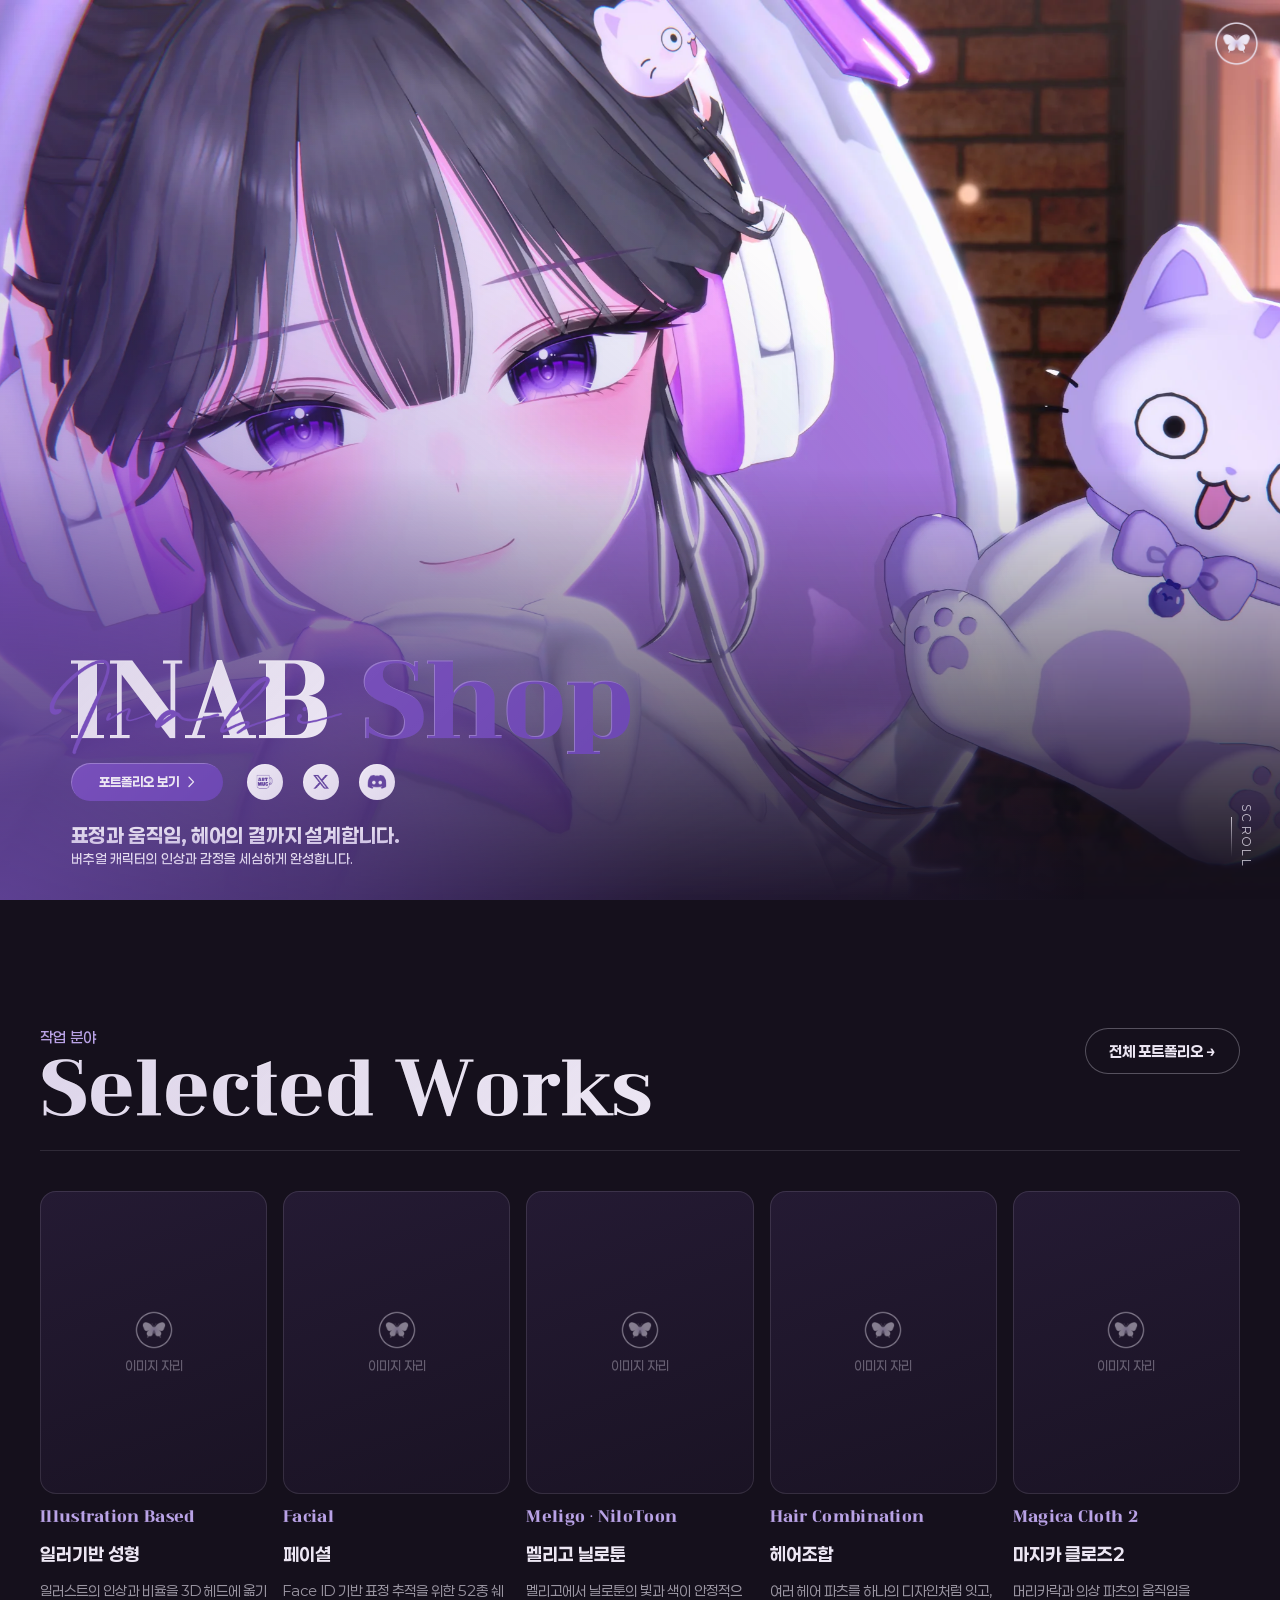
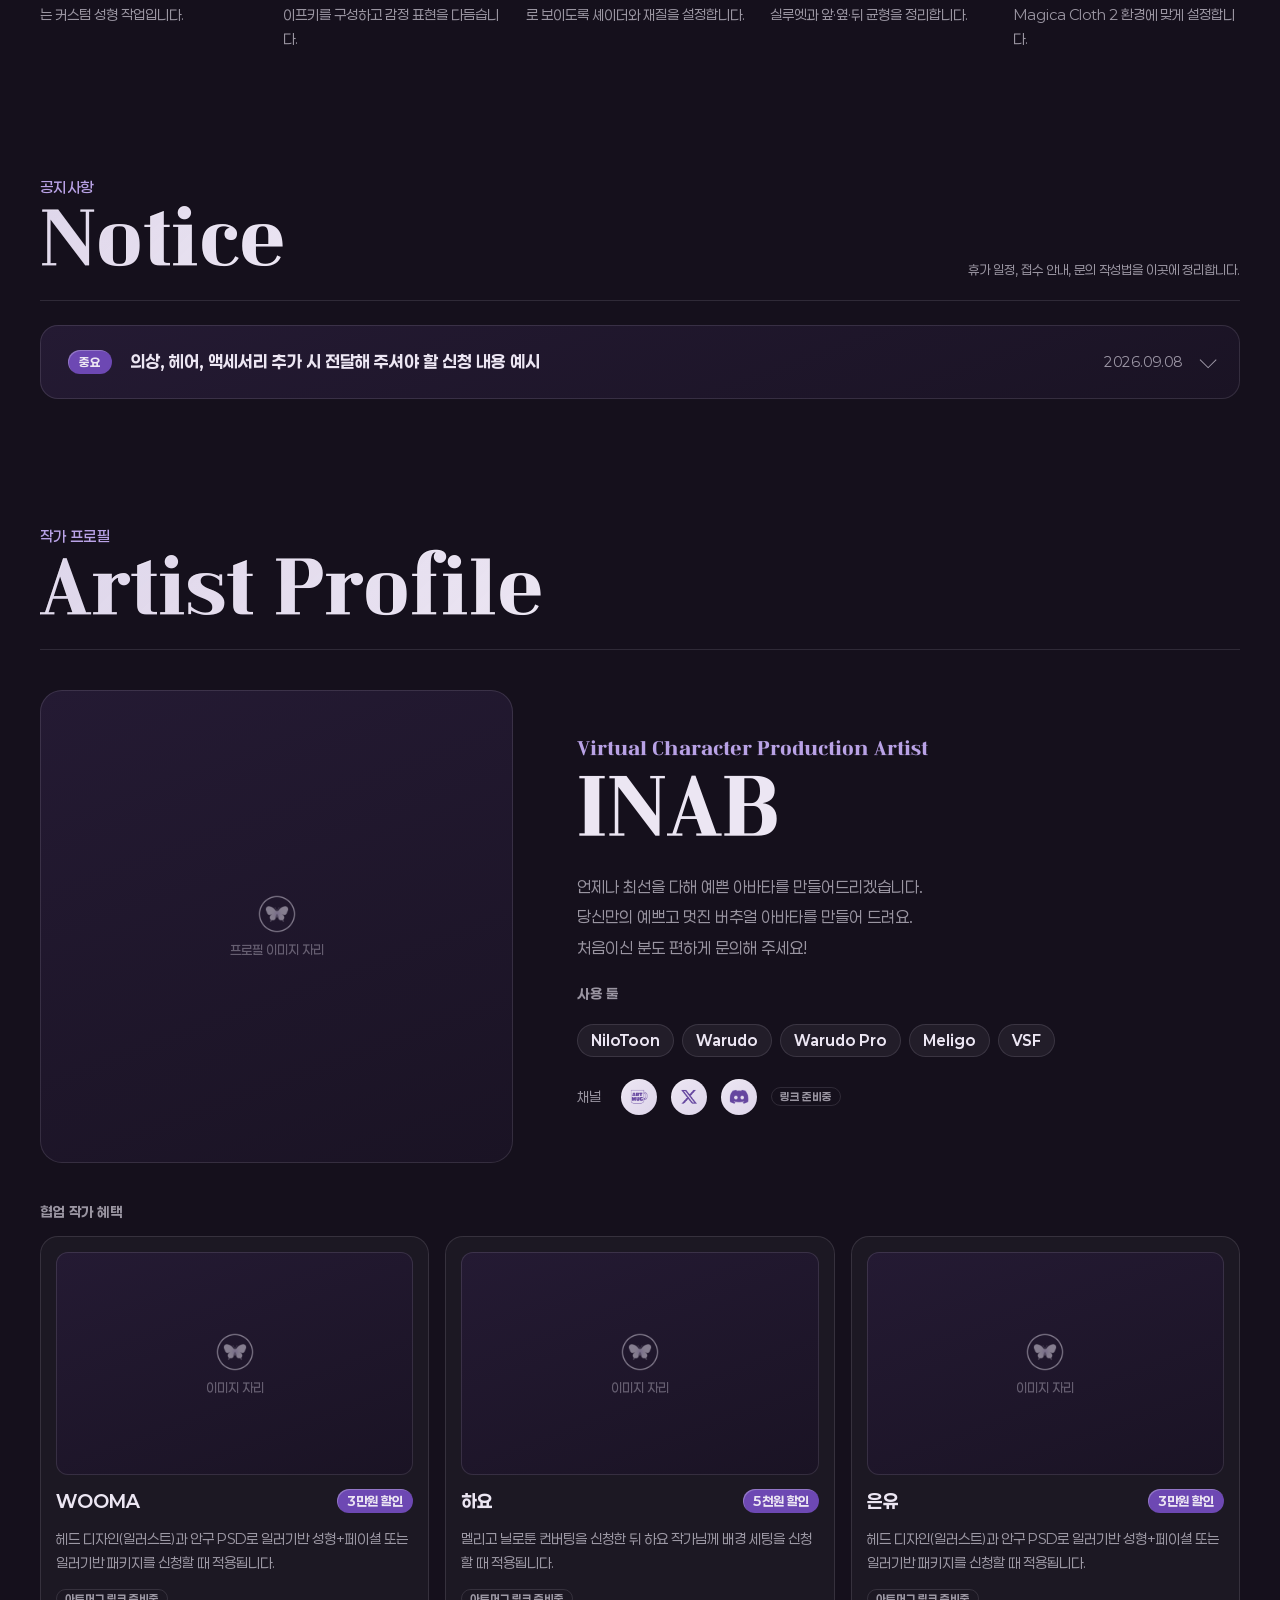
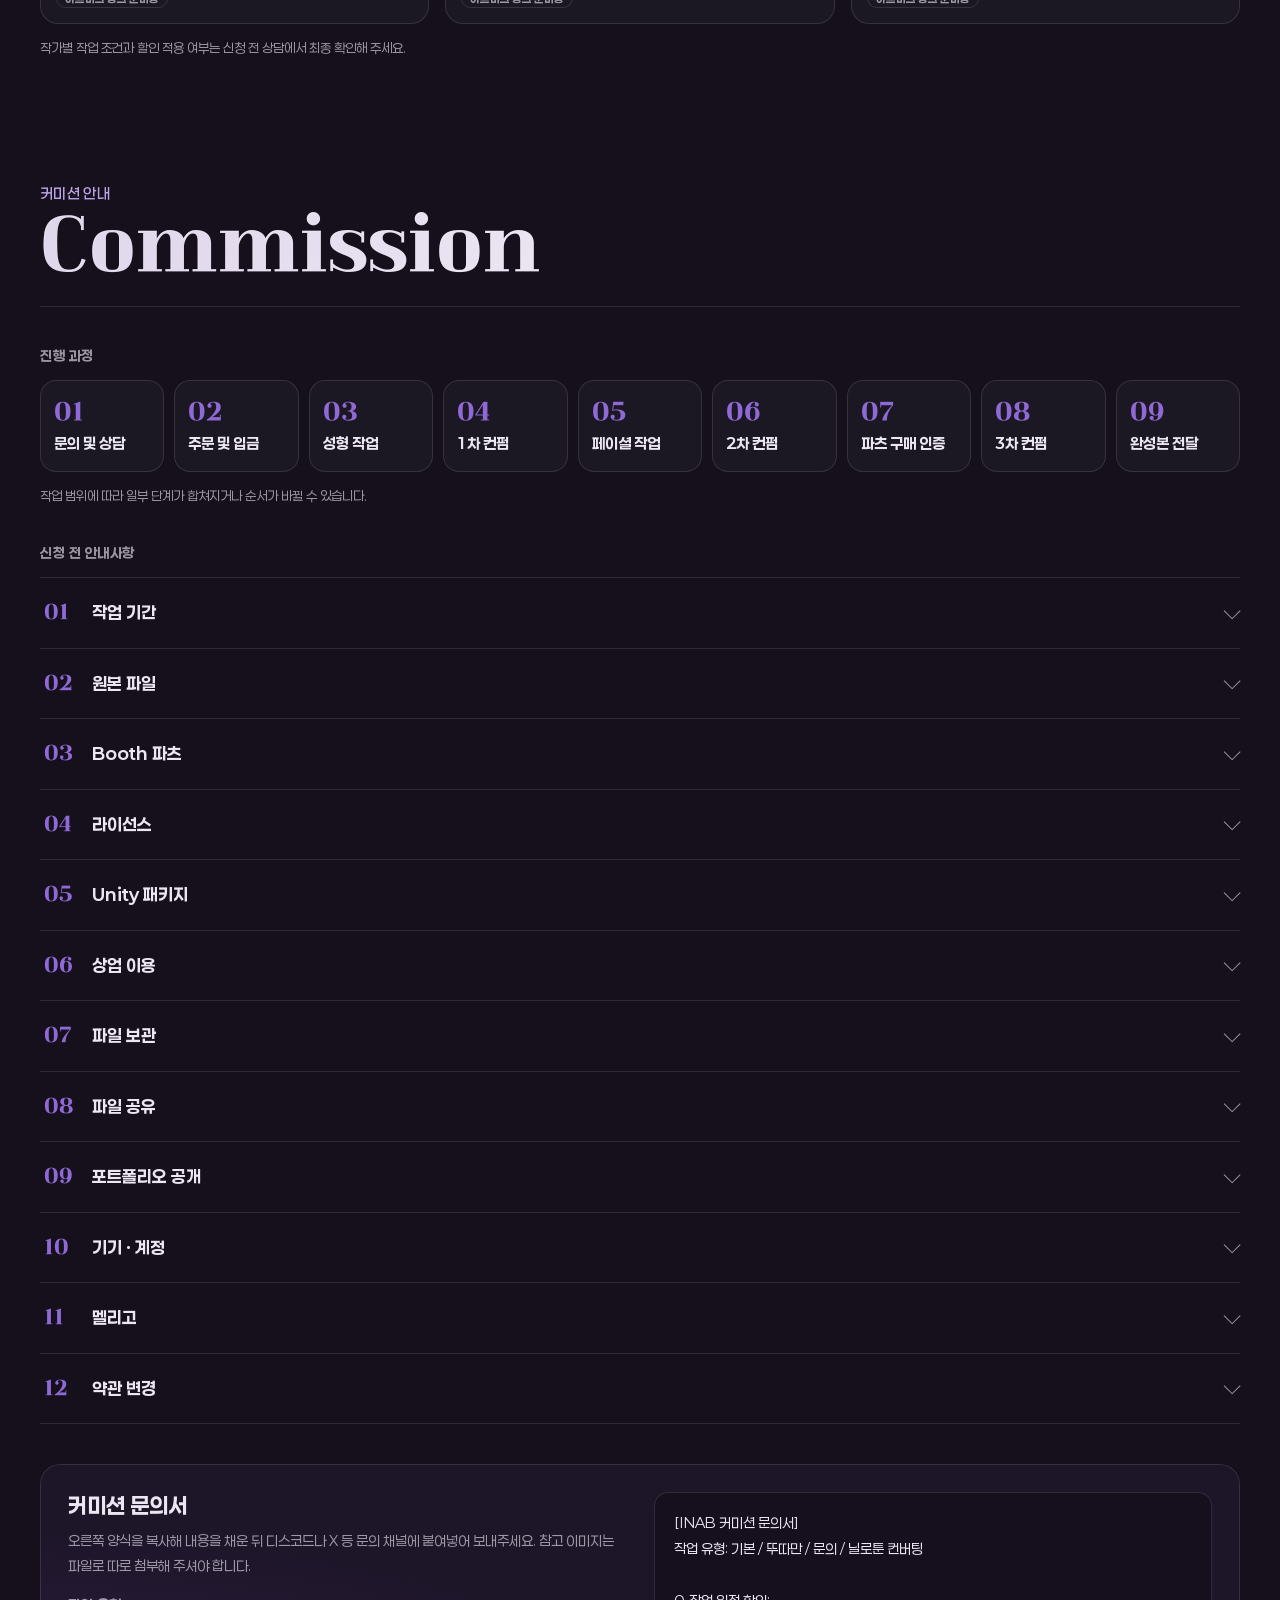
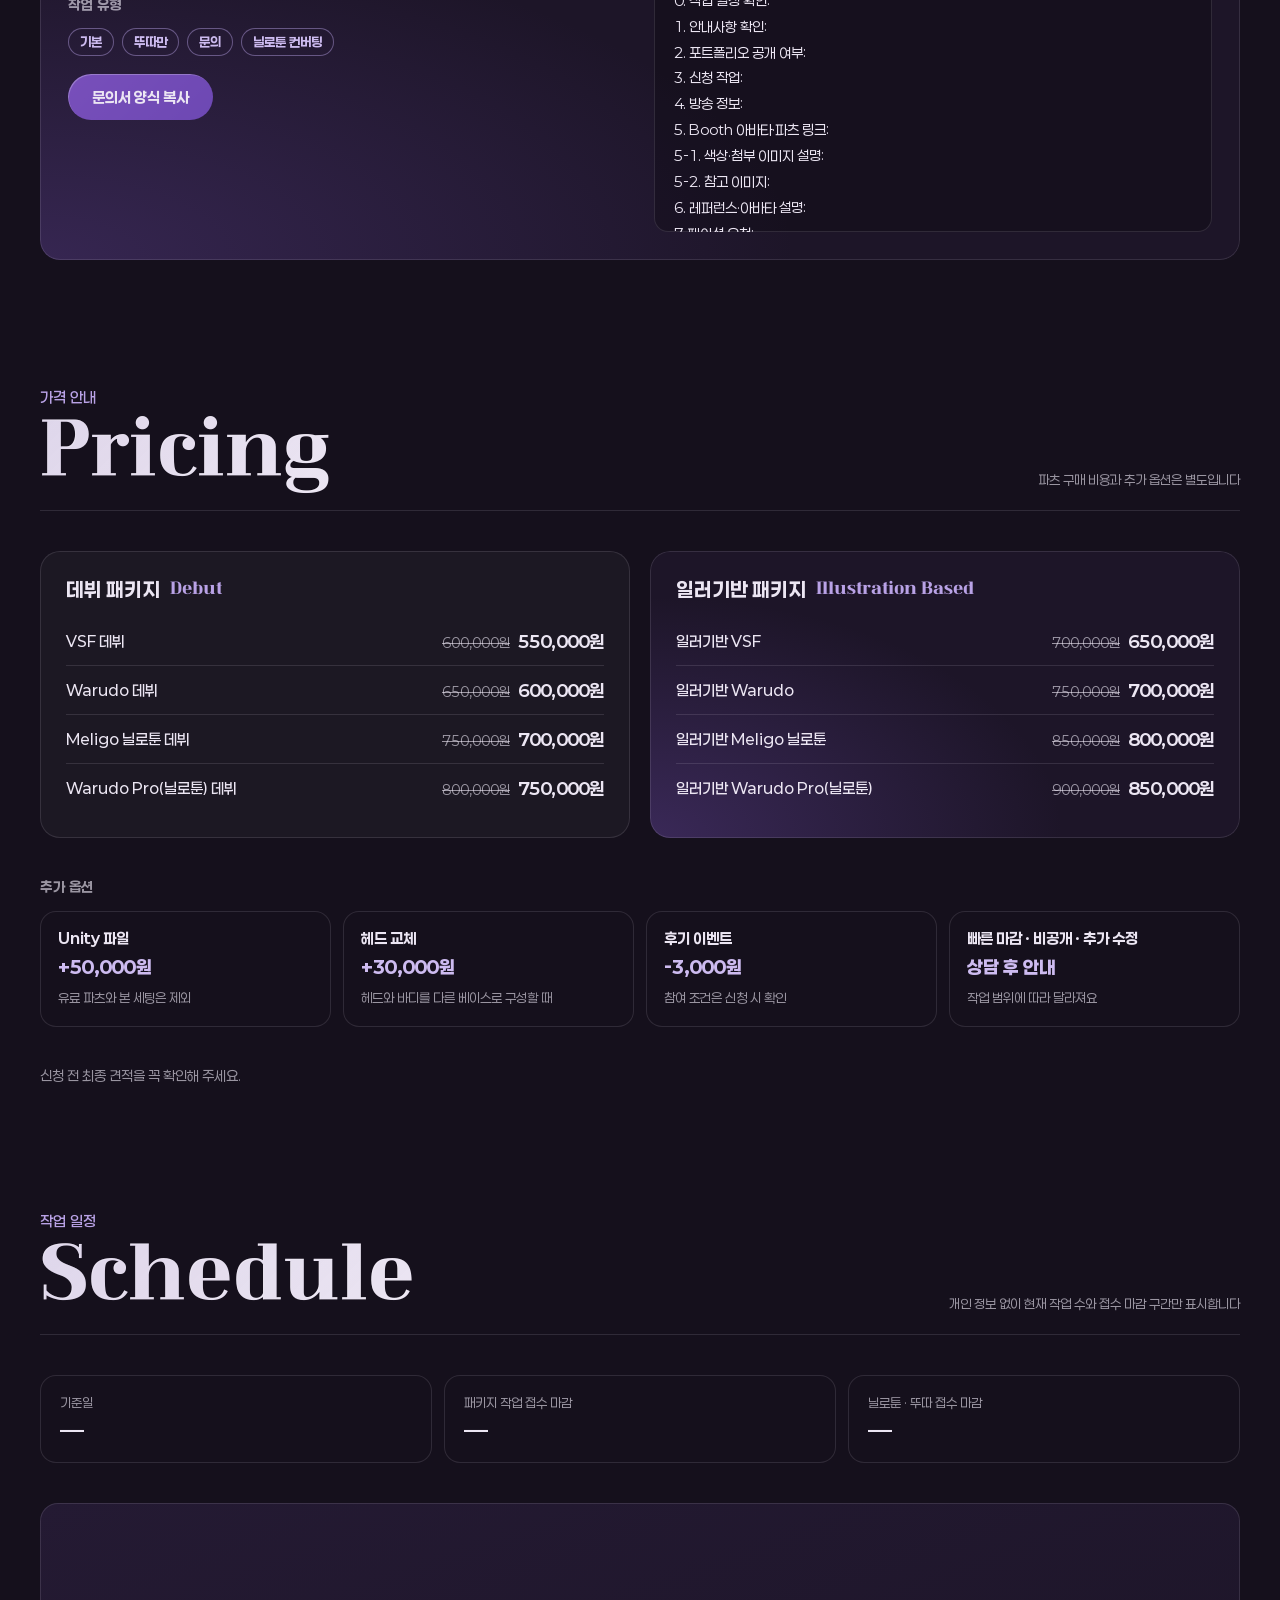
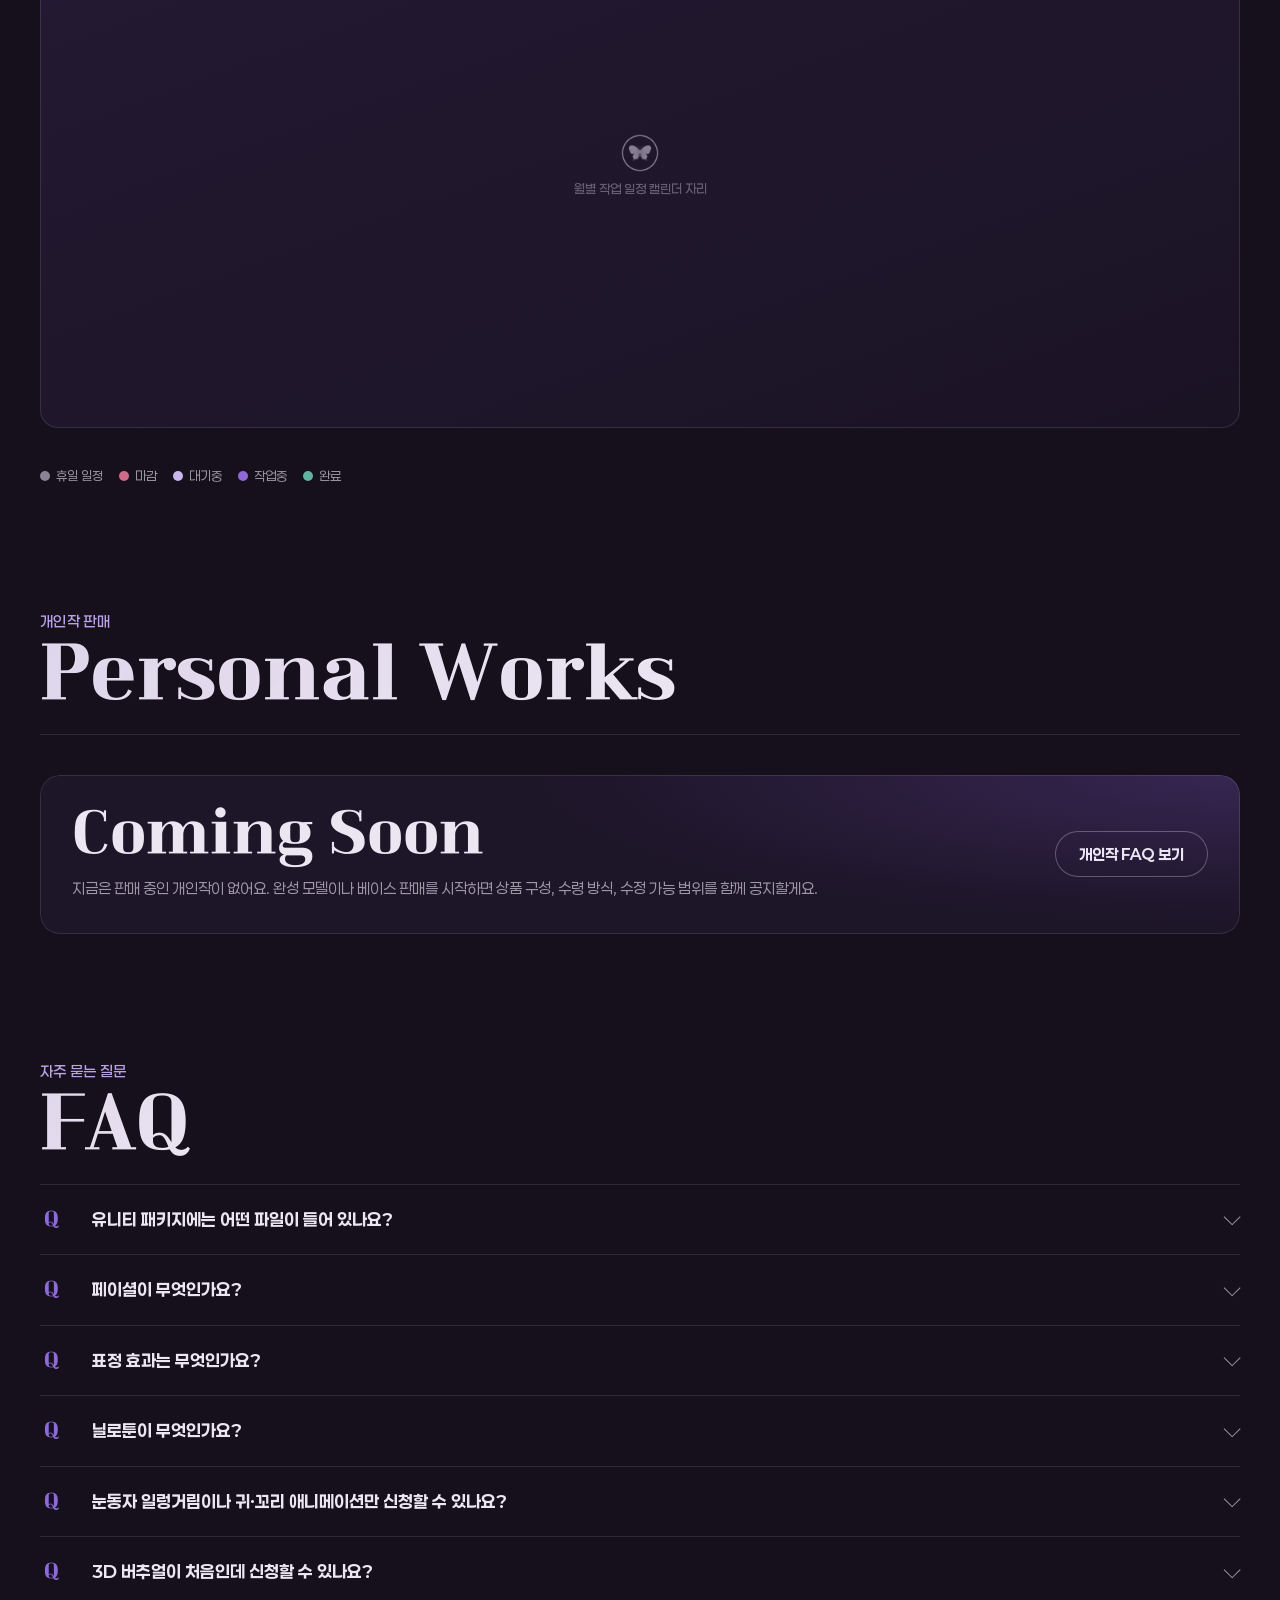
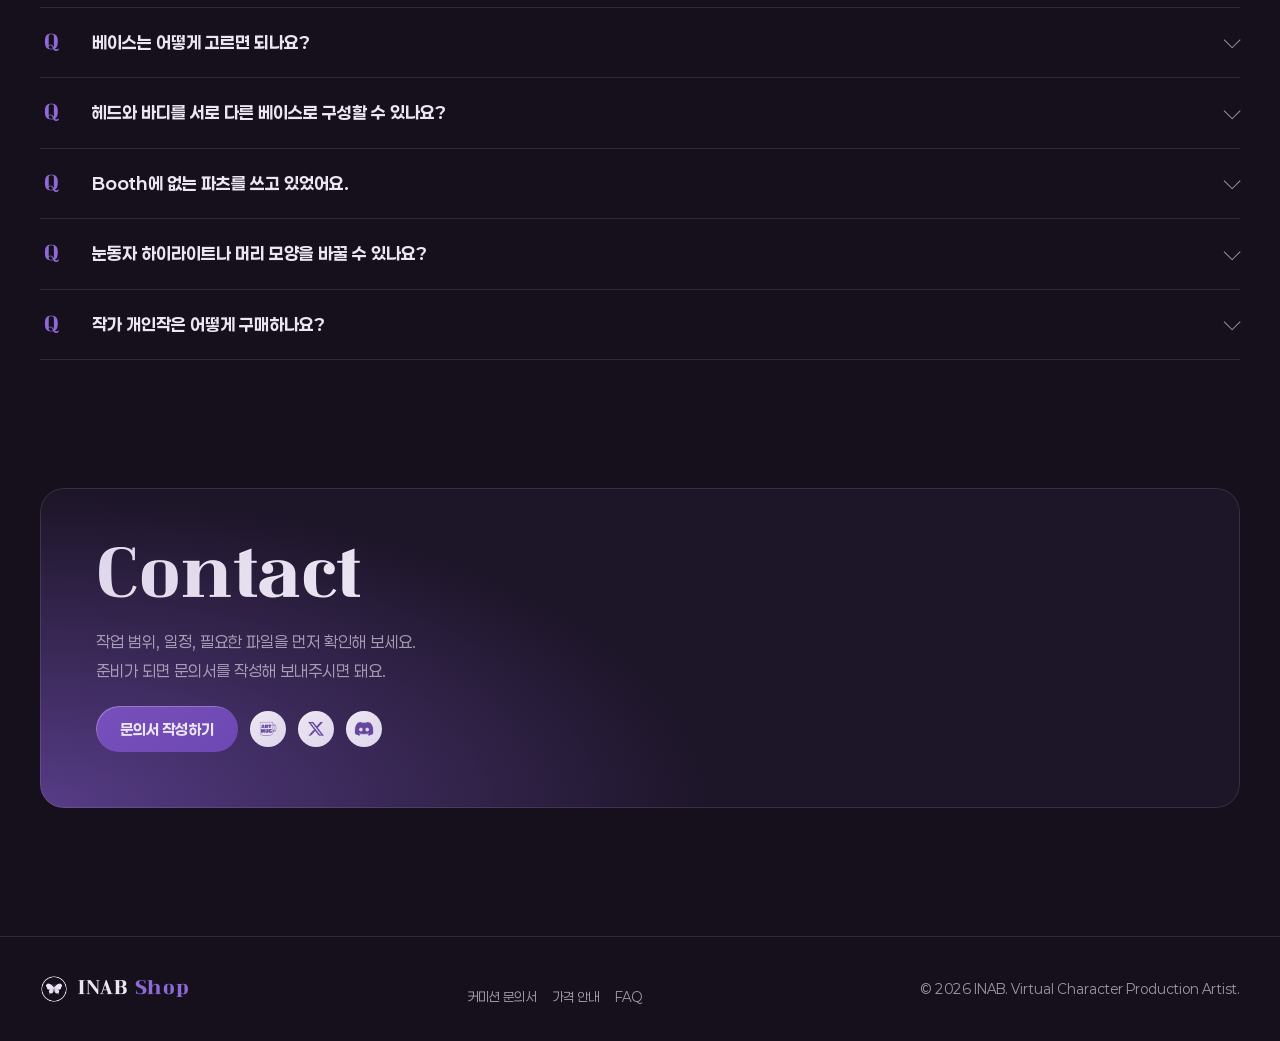
==== commit 0478a465: "INAB: 커미션 진행 과정을 기존 사이트와 같은 9단계로 Co-Authored-By: Claude Opus 5.5 <noreply@anthropic.com> Claude-Sess" ====
--- a/INAB/index.html
+++ b/INAB/index.html
@@ -239,13 +239,13 @@
 @media (max-width:820px){.artist{grid-template-columns:1fr}.portrait{max-width:440px}.collab{grid-template-columns:1fr}.bio .role{font-size:16px}}
 
 /* ---------- Commission ---------- */
-.steps{list-style:none;margin:0;padding:0;display:grid;grid-template-columns:repeat(5,minmax(0,1fr));gap:12px;counter-reset:s}
-.steps li{counter-increment:s;position:relative;padding:20px 18px;border-radius:16px;background:rgba(236,230,243,.03);box-shadow:inset 0 0 0 1px var(--line);display:flex;flex-direction:column;gap:6px}
+.steps{list-style:none;margin:0;padding:0;display:grid;grid-template-columns:repeat(9,minmax(0,1fr));gap:10px;counter-reset:s}
+.steps li{counter-increment:s;position:relative;padding:18px 14px;border-radius:16px;background:rgba(236,230,243,.03);box-shadow:inset 0 0 0 1px var(--line);display:flex;flex-direction:column;gap:6px}
 .steps li::before{content:counter(s,decimal-leading-zero);font-family:var(--f-serif);font-size:24px;color:#8f6ad6}
-.steps b{font-size:16px}
+.steps b{font-size:15px;line-height:1.4;word-break:keep-all}
 .steps span{font-size:13px;color:var(--muted);line-height:1.6}
 .steps-note{margin:0;font-size:13px;color:var(--muted)}
-@media (max-width:900px){.steps{grid-template-columns:repeat(2,minmax(0,1fr))}}
+@media (max-width:1100px){.steps{grid-template-columns:repeat(3,minmax(0,1fr))}}
 .form-box{display:grid;grid-template-columns:minmax(0,1fr) minmax(0,1fr);gap:28px;padding:28px;border-radius:20px;background:radial-gradient(90% 120% at 0% 100%,rgba(101,70,159,.35),transparent 70%),var(--panel);box-shadow:inset 0 0 0 1px var(--line)}
 .form-box h3{margin:0 0 10px;font-size:22px}
 .form-box p{margin:0 0 14px;font-size:14px;color:var(--muted);line-height:1.8}
@@ -458,11 +458,15 @@
       </div>
       <p class="sub-h">진행 과정</p>
       <ol class="steps" style="margin-top:-24px">
-        <li><b>문의 · 상담</b><span>작업 범위와 일정, 필요한 파일을 먼저 확인해요.</span></li>
-        <li><b>주문 · 입금</b><span>최종 견적 확인 후 주문을 확정해요.</span></li>
-        <li><b>기본 작업</b><span>신청한 내용으로 작업을 시작해요.</span></li>
-        <li><b>컨펌</b><span>여러 차례 확인하며 함께 다듬어요.</span></li>
-        <li><b>완성본 전달</b><span>최종 파일을 전달해요.</span></li>
+        <li><b>문의 및 상담</b></li>
+        <li><b>주문 및 입금</b></li>
+        <li><b>성형 작업</b></li>
+        <li><b>1차 컨펌</b></li>
+        <li><b>페이셜 작업</b></li>
+        <li><b>2차 컨펌</b></li>
+        <li><b>파츠 구매 인증</b></li>
+        <li><b>3차 컨펌</b></li>
+        <li><b>완성본 전달</b></li>
       </ol>
       <p class="steps-note" style="margin-top:-24px">작업 범위에 따라 일부 단계가 합쳐지거나 순서가 바뀔 수 있습니다.</p>
 
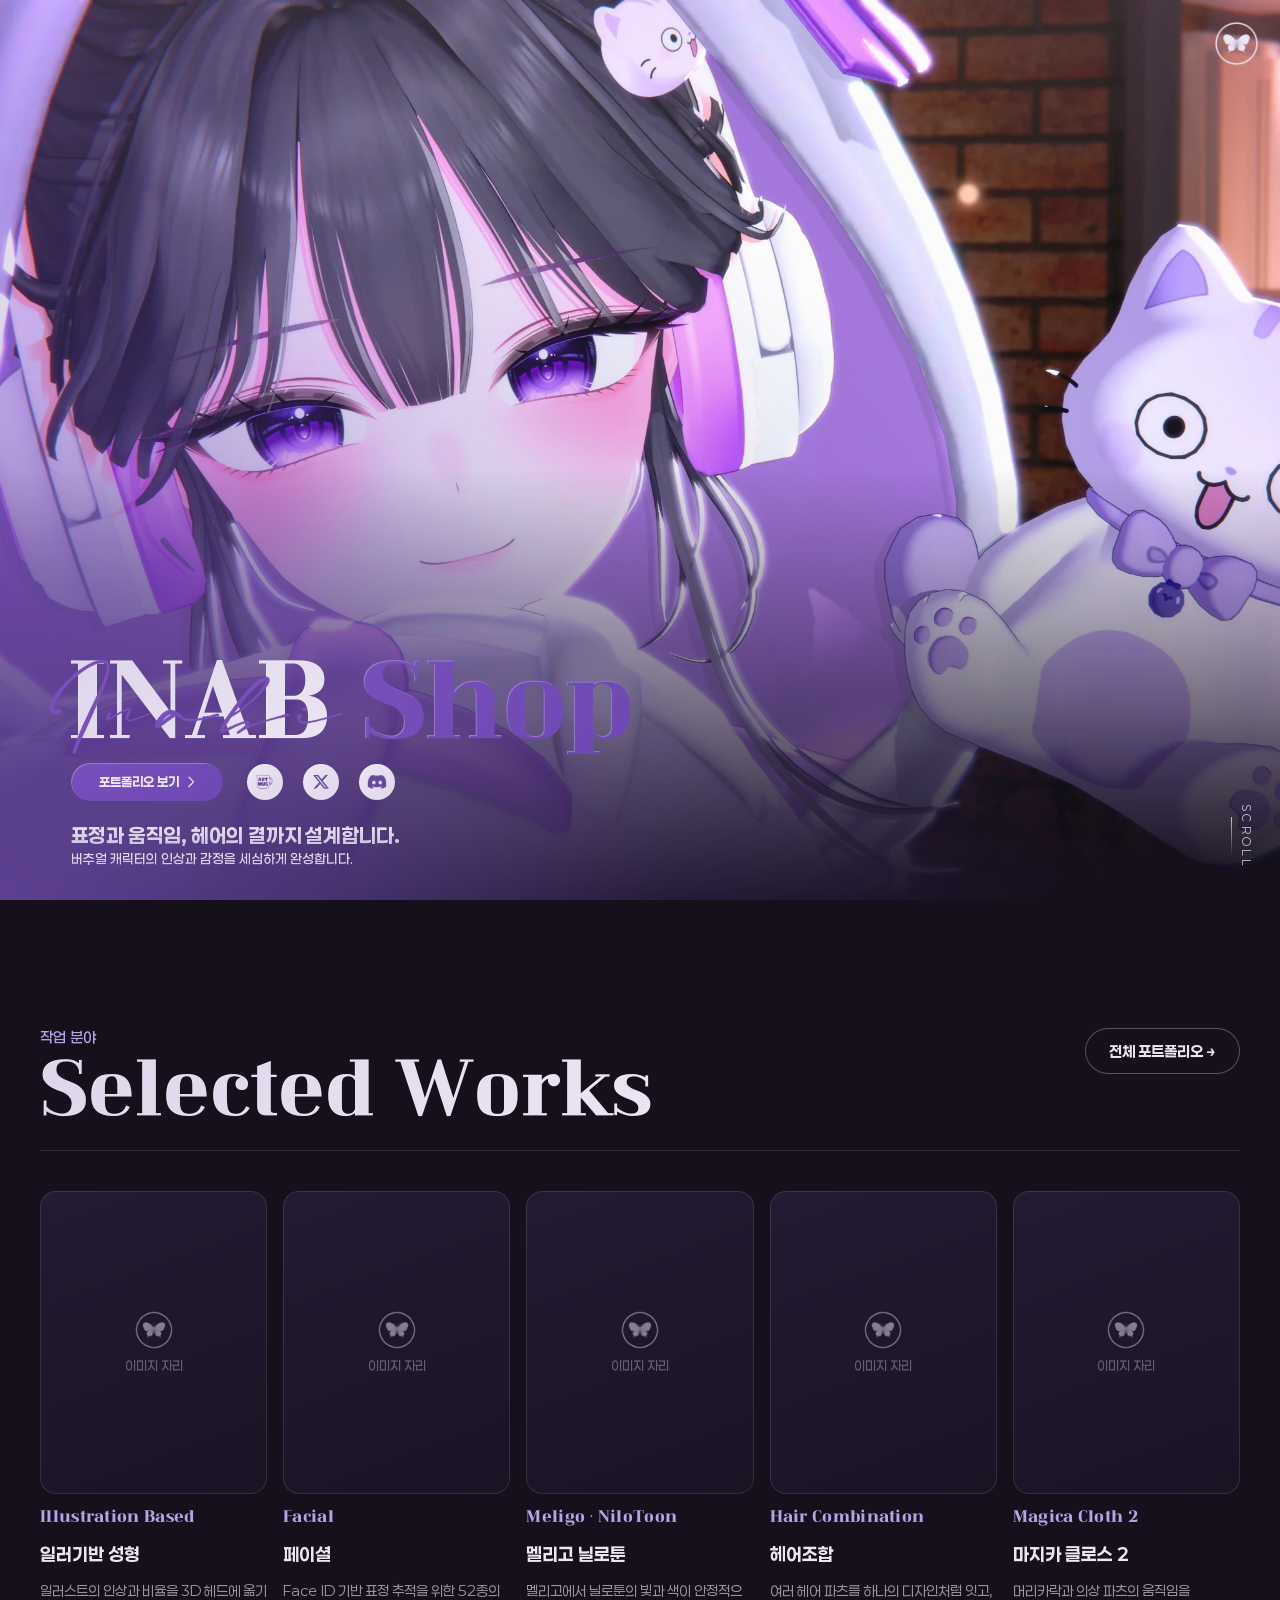
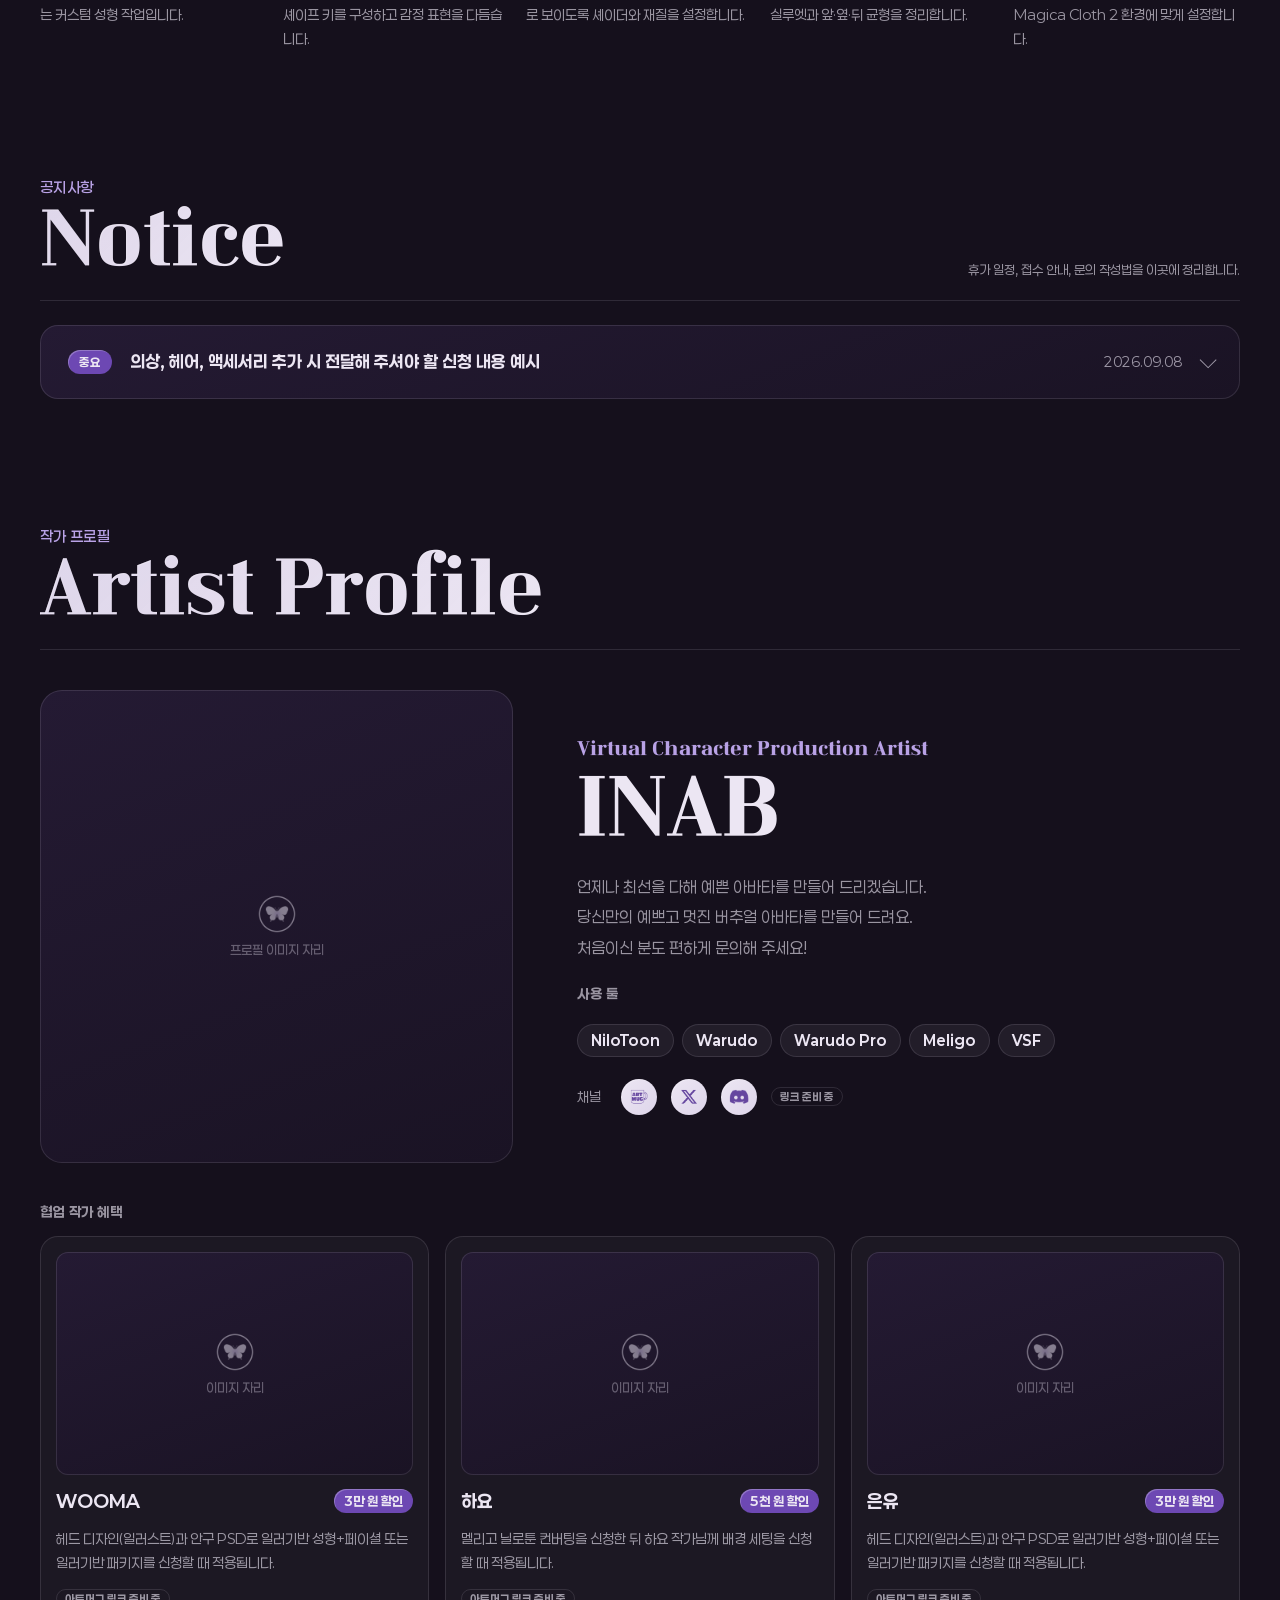
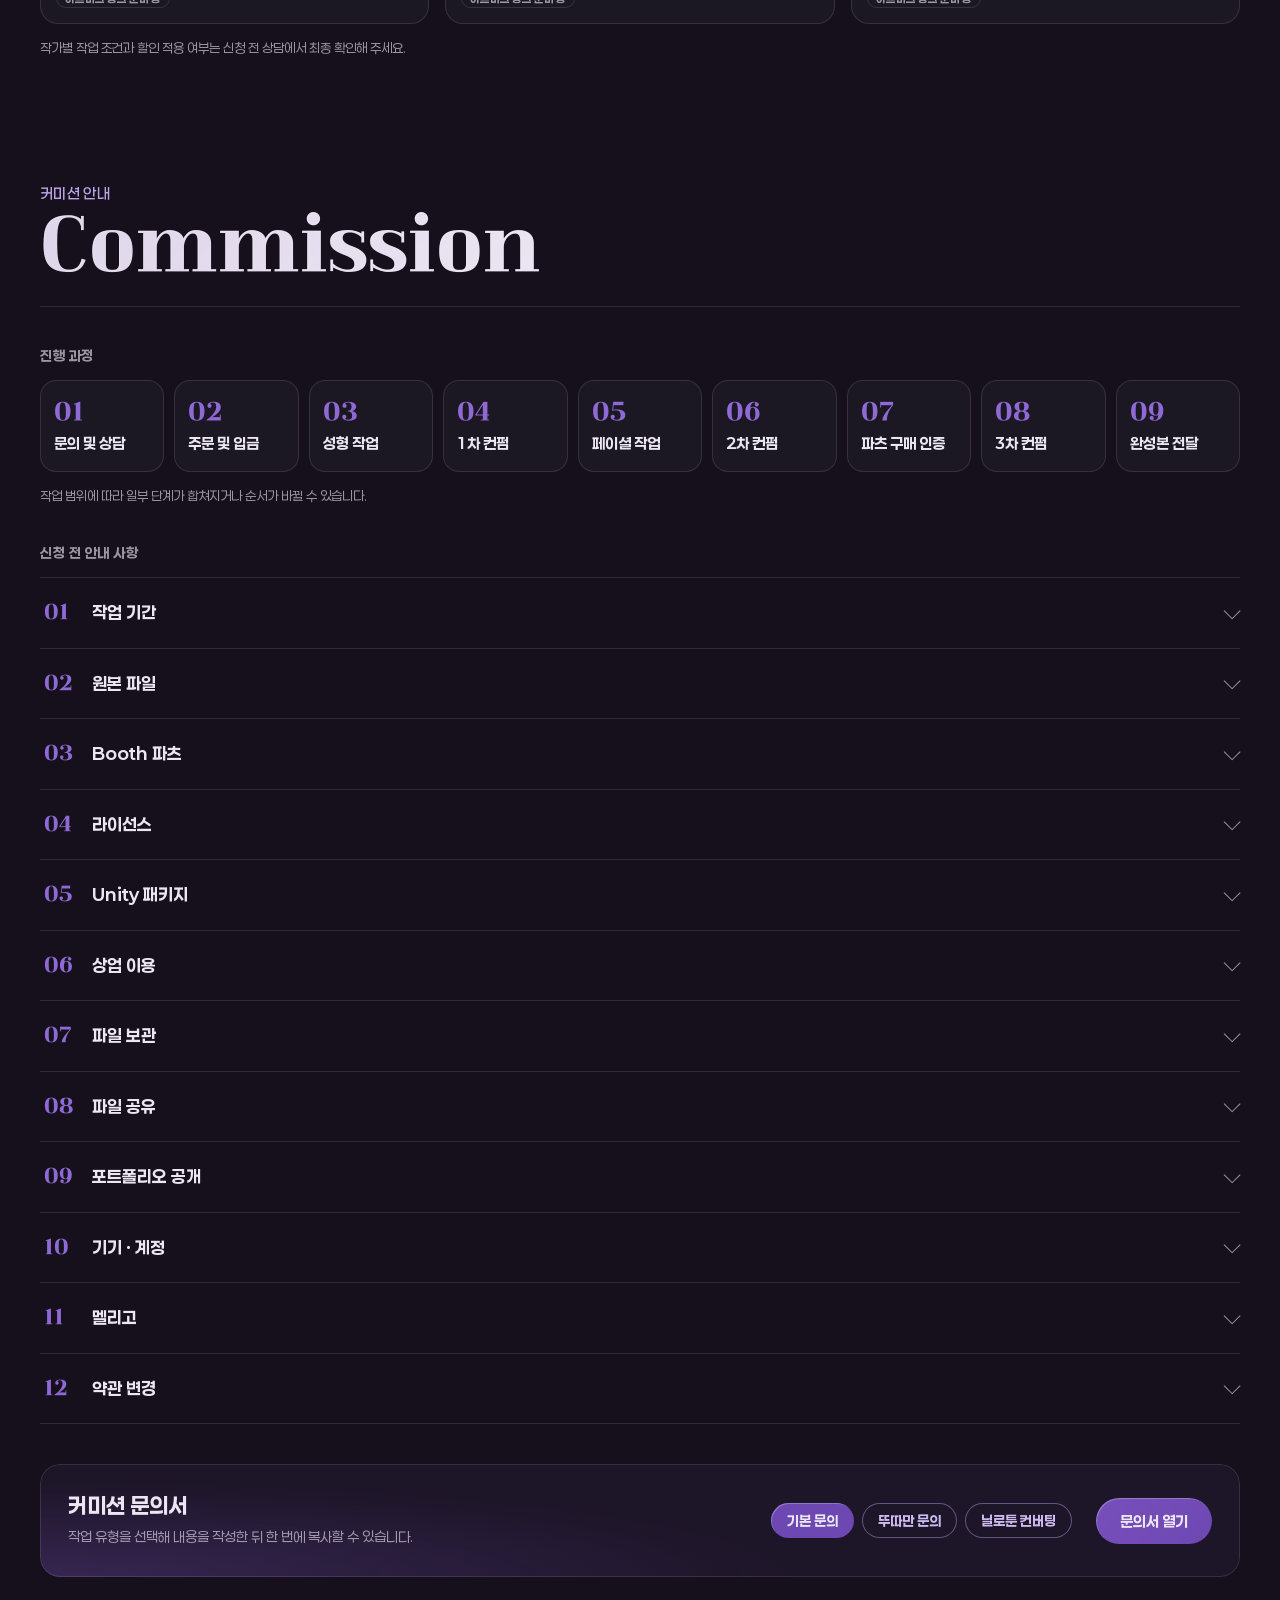
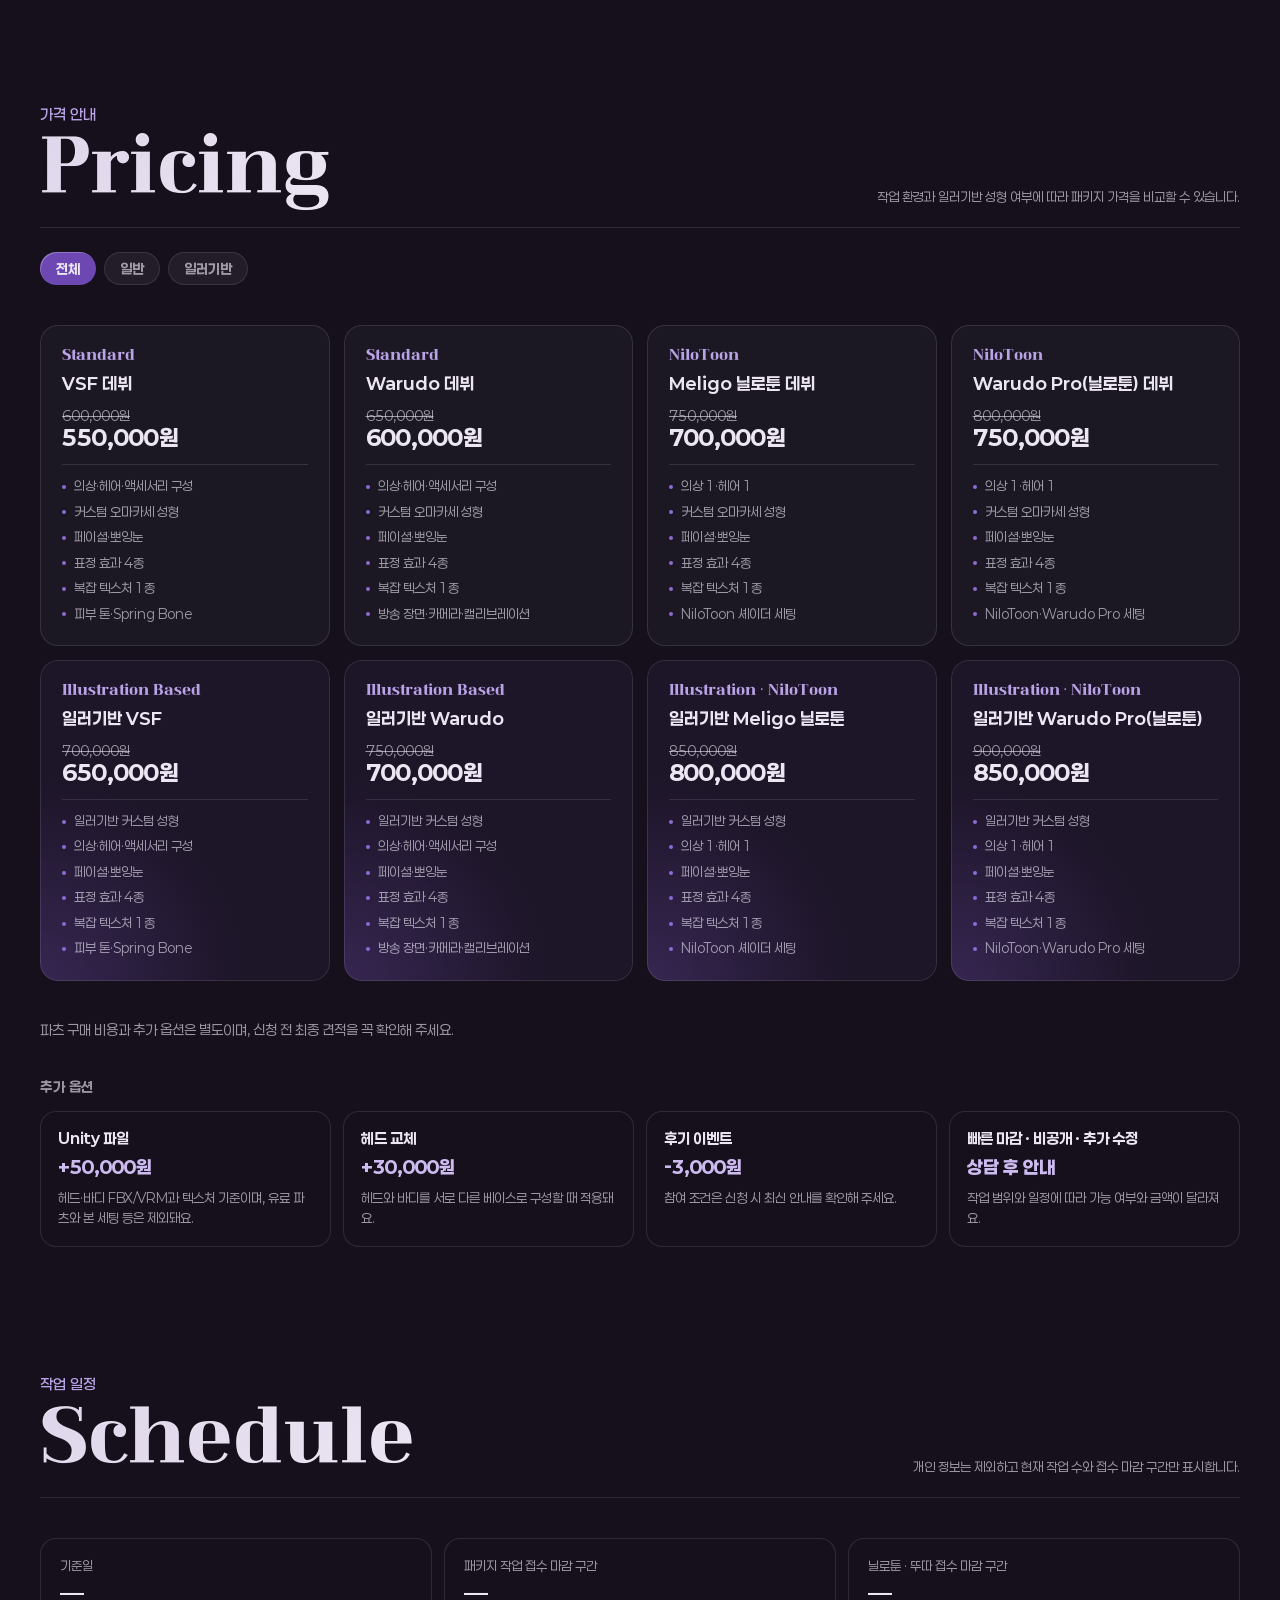
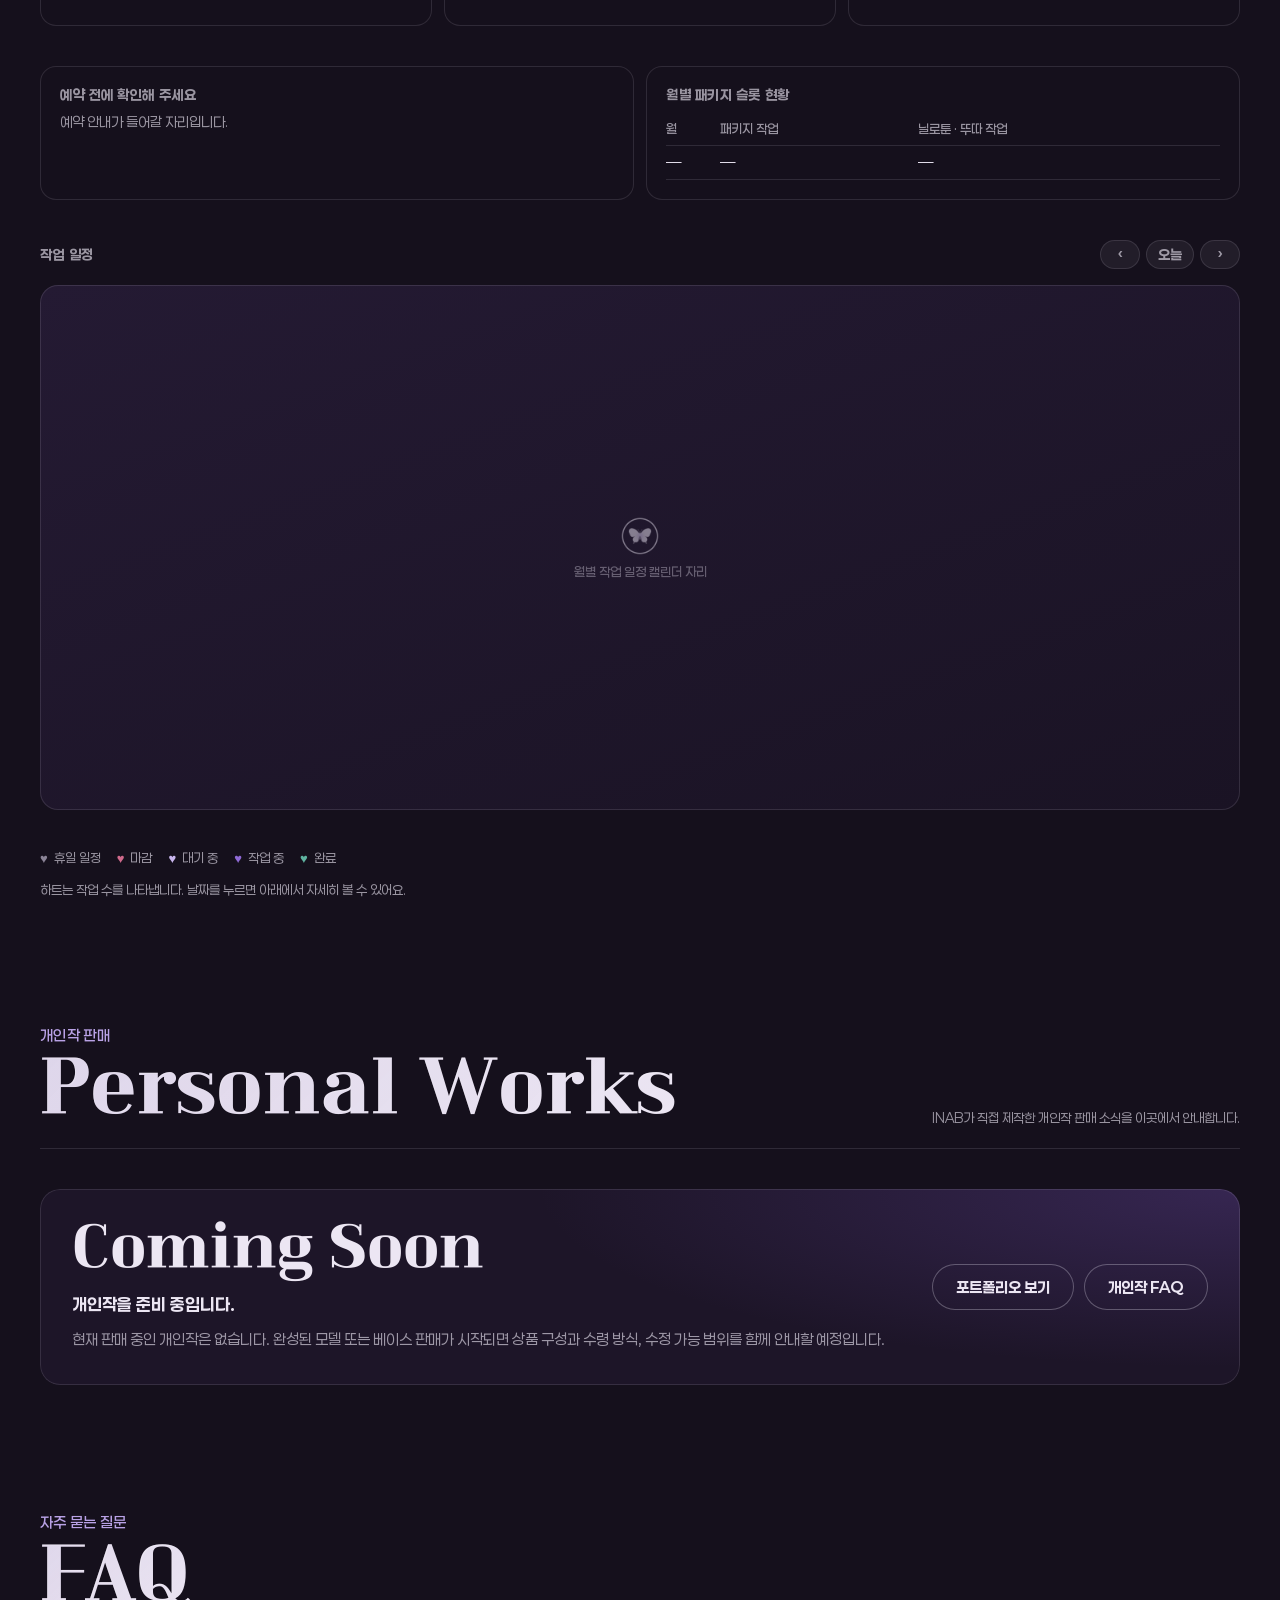
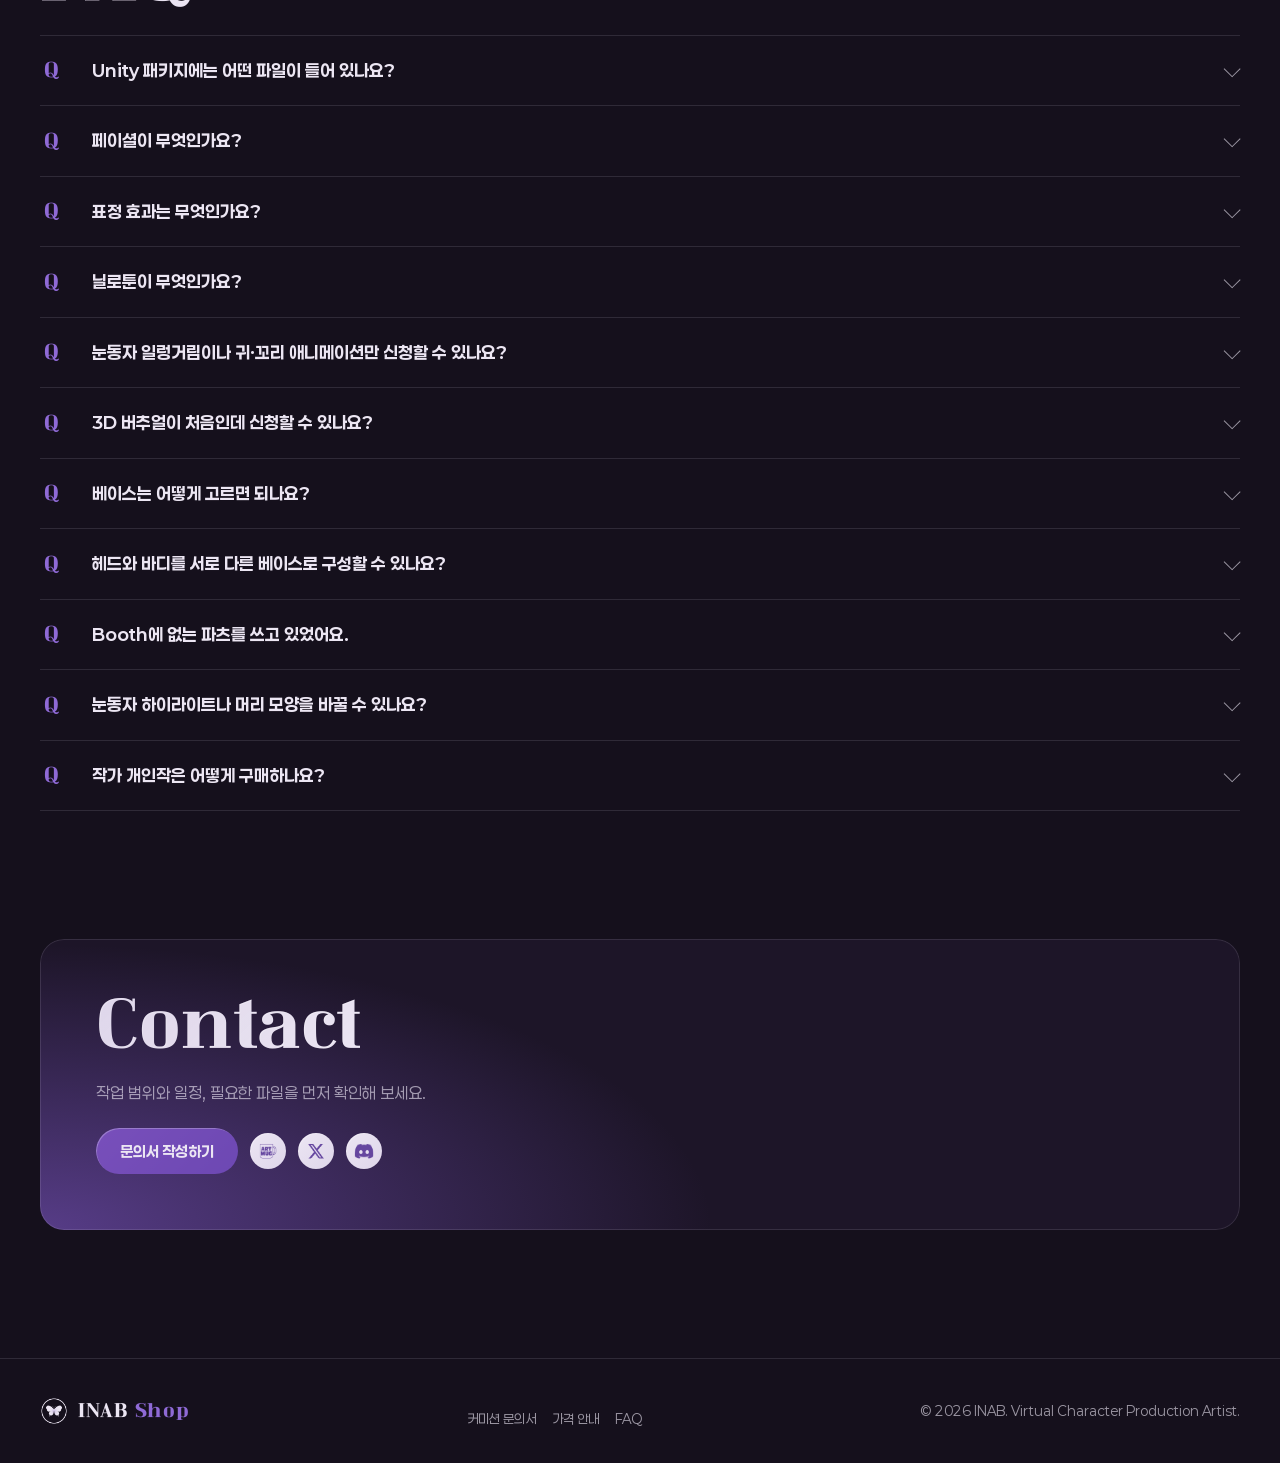
==== commit 94adb5e9: "INAB: 커미션 문의서를 기존 사이트 방식으로, 가격·일정·개인작·문의 내용 대조 수정, 맞춤법 정리 - 문의서: 작업 유형 선택, 문의서 열기, 항목별 선택/입력, 실시간 미리" ====
--- a/INAB/index.html
+++ b/INAB/index.html
@@ -246,15 +246,35 @@
 .steps span{font-size:13px;color:var(--muted);line-height:1.6}
 .steps-note{margin:0;font-size:13px;color:var(--muted)}
 @media (max-width:1100px){.steps{grid-template-columns:repeat(3,minmax(0,1fr))}}
-.form-box{display:grid;grid-template-columns:minmax(0,1fr) minmax(0,1fr);gap:28px;padding:28px;border-radius:20px;background:radial-gradient(90% 120% at 0% 100%,rgba(101,70,159,.35),transparent 70%),var(--panel);box-shadow:inset 0 0 0 1px var(--line)}
-.form-box h3{margin:0 0 10px;font-size:22px}
-.form-box p{margin:0 0 14px;font-size:14px;color:var(--muted);line-height:1.8}
-.types{display:flex;flex-wrap:wrap;gap:8px;margin:0 0 18px;padding:0}
-.types li{list-style:none;font-size:13px;font-weight:700;padding:6px 12px;border-radius:999px;box-shadow:inset 0 0 0 1px rgba(185,162,230,.45);color:#cdbbf0}
-.form-box pre{margin:0;max-height:340px;overflow:auto;white-space:pre-wrap;font:inherit;font-size:14px;line-height:1.85;color:var(--text);background:rgba(0,0,0,.25);border-radius:14px;padding:18px 20px;box-shadow:inset 0 0 0 1px var(--line)}
-.form-actions{display:flex;gap:10px;flex-wrap:wrap;margin-top:14px;align-items:center}
+.form-box{display:flex;flex-direction:column;gap:28px;padding:28px;border-radius:20px;background:radial-gradient(90% 120% at 0% 100%,rgba(101,70,159,.35),transparent 70%),var(--panel);box-shadow:inset 0 0 0 1px var(--line)}
+.form-head{display:grid;grid-template-columns:minmax(0,1fr) auto auto;align-items:center;gap:18px 24px}
+.form-box h3{margin:0 0 6px;font-size:22px}
+.form-box .form-head p{margin:0;font-size:14px;color:var(--muted);line-height:1.8}
+.types{display:flex;flex-wrap:wrap;gap:8px}
+.type{font:inherit;font-size:14px;font-weight:700;padding:9px 16px;border-radius:999px;border:0;cursor:pointer;color:#cdbbf0;background:transparent;box-shadow:inset 0 0 0 1px rgba(185,162,230,.45)}
+.type[aria-checked="true"]{color:var(--text);background:var(--purple);box-shadow:inset 1px 1px 0 rgba(255,255,255,.25)}
+.form-body{display:grid;grid-template-columns:minmax(0,1.15fr) minmax(0,1fr);gap:28px;align-items:start;border-top:1px solid var(--line);padding-top:28px}
+.fields{display:flex;flex-direction:column;gap:18px;min-width:0}
+.f{display:flex;flex-direction:column;gap:8px;min-width:0}
+.f label{font-size:15px;font-weight:700;display:flex;align-items:center;gap:8px;flex-wrap:wrap}
+.f label .n{font-family:var(--f-serif);font-weight:400;font-size:17px;color:#8f6ad6;min-width:2.2ch}
+.f label em{font-style:normal;font-size:12px;font-weight:700;color:#cdbbf0;border:1px solid rgba(185,162,230,.45);border-radius:999px;padding:2px 8px}
+.f input[type=text],.f select,.f textarea{width:100%;font:inherit;font-size:15px;color:var(--text);background:rgba(0,0,0,.25);border:0;border-radius:12px;padding:12px 14px;box-shadow:inset 0 0 0 1px var(--line);resize:vertical}
+.f select{appearance:none;-webkit-appearance:none;background-image:linear-gradient(45deg,transparent 50%,#b9a2e6 50%),linear-gradient(135deg,#b9a2e6 50%,transparent 50%);background-position:calc(100% - 20px) 50%,calc(100% - 14px) 50%;background-size:6px 6px;background-repeat:no-repeat;padding-right:40px}
+.f select option{color:#1f1a26}
+.f input[type=file]{font:inherit;font-size:14px;color:var(--muted)}
+.f input[type=file]::file-selector-button{font:inherit;font-size:13px;font-weight:700;color:var(--text);background:rgba(236,230,243,.08);border:0;border-radius:999px;padding:8px 14px;margin-right:10px;cursor:pointer;box-shadow:inset 0 0 0 1px var(--line)}
+.f input:focus,.f select:focus,.f textarea:focus{outline:none;box-shadow:inset 0 0 0 1.5px #8f6ad6}
+.f ::placeholder{color:rgba(236,230,243,.35)}
+.f small{font-size:13px;color:var(--muted);line-height:1.6}
+.preview{position:sticky;top:84px;display:flex;flex-direction:column;gap:12px;min-width:0}
+.preview pre{margin:0;max-height:46vh;overflow:auto;white-space:pre-wrap;word-break:break-all;font:inherit;font-size:14px;line-height:1.8;color:var(--text);background:rgba(0,0,0,.25);border-radius:14px;padding:16px 18px;box-shadow:inset 0 0 0 1px var(--line)}
+.send{display:flex;flex-direction:column;gap:12px;padding-top:8px}
+.form-actions{display:flex;gap:10px;flex-wrap:wrap;align-items:center}
 .copied{font-size:13px;color:#cdbbf0}
-@media (max-width:820px){.form-box{grid-template-columns:1fr;padding:20px}}
+.form-note{margin:0;font-size:13px;color:var(--muted);line-height:1.7}
+@media (max-width:900px){.form-head{grid-template-columns:1fr}.form-body{grid-template-columns:1fr}.preview{position:static}}
+@media (max-width:640px){.form-box{padding:20px}}
 
 /* ---------- Pricing ---------- */
 .price-grid{display:grid;grid-template-columns:repeat(2,minmax(0,1fr));gap:20px}
@@ -289,6 +309,38 @@
 .legend i{width:10px;height:10px;border-radius:50%;display:inline-block}
 @media (max-width:640px){.sched{grid-template-columns:1fr}.cal{aspect-ratio:4/3}}
 
+/* 가격 카드 */
+.price-tabs{display:flex;gap:8px;flex-wrap:wrap;margin-top:-16px}
+.price-tabs .chip{font:inherit;font-size:14px;font-weight:700;padding:8px 16px;border-radius:999px;border:0;cursor:pointer;color:var(--muted);background:rgba(236,230,243,.06);box-shadow:inset 0 0 0 1px var(--line)}
+.price-tabs .chip[aria-pressed="true"]{color:var(--text);background:var(--purple);box-shadow:inset 1px 1px 0 rgba(255,255,255,.25)}
+.pkgs{display:grid;grid-template-columns:repeat(4,minmax(0,1fr));gap:14px}
+.pkg{display:flex;flex-direction:column;gap:8px;padding:22px;border-radius:18px;background:rgba(236,230,243,.03);box-shadow:inset 0 0 0 1px var(--line);min-width:0}
+.pkg[data-g="ill"]{background:radial-gradient(100% 90% at 0% 100%,rgba(101,70,159,.35),transparent 70%),var(--panel)}
+.pkg .lbl{font-family:var(--f-serif);font-size:14px;color:#b9a2e6}
+.pkg h3{margin:0;font-size:17px;line-height:1.4;word-break:keep-all}
+.pkg .pr{margin:4px 0 6px;display:flex;flex-direction:column;font-variant-numeric:tabular-nums}
+.pkg .pr s{font-size:13px;color:var(--muted)}
+.pkg .pr b{font-size:22px;font-weight:800}
+.pkg ul{margin:0;padding:12px 0 0;list-style:none;border-top:1px solid var(--line);display:flex;flex-direction:column;gap:6px}
+.pkg li{font-size:13px;color:var(--muted);line-height:1.5;padding-left:12px;position:relative}
+.pkg li::before{content:"";position:absolute;left:0;top:.6em;width:4px;height:4px;border-radius:50%;background:#8f6ad6}
+@media (max-width:1100px){.pkgs{grid-template-columns:repeat(2,minmax(0,1fr))}}
+@media (max-width:480px){.pkgs{grid-template-columns:1fr}}
+/* 일정 보조 */
+.sched-2{display:grid;grid-template-columns:minmax(0,1fr) minmax(0,1fr);gap:12px}
+.sched-2 .box{padding:20px;border-radius:16px;box-shadow:inset 0 0 0 1px var(--line);display:flex;flex-direction:column;gap:10px;min-width:0}
+.sched-2 .muted{margin:0;font-size:14px;color:var(--muted)}
+.slots{width:100%;border-collapse:collapse;font-size:14px;font-variant-numeric:tabular-nums}
+.slots th,.slots td{text-align:left;padding:8px 0;border-bottom:1px solid var(--line)}
+.slots th{font-weight:500;color:var(--muted);font-size:13px}
+.cal-head{display:flex;justify-content:space-between;align-items:center;gap:12px}
+.cal-btns{display:flex;gap:6px}
+.cal-btns .chip{font:inherit;font-size:14px;font-weight:700;min-width:40px;padding:6px 12px;border-radius:999px;border:0;color:var(--muted);background:rgba(236,230,243,.06);box-shadow:inset 0 0 0 1px var(--line)}
+.legend i{font-style:normal;width:auto;height:auto;background:none!important;border-radius:0}
+@media (max-width:640px){.sched-2{grid-template-columns:1fr}}
+/* 개인작 */
+.soon .t2{margin:0 0 6px;font-weight:700;color:var(--text);font-size:17px}
+.soon .row-btns{display:flex;gap:10px;flex-wrap:wrap}
 /* ---------- Shop ---------- */
 .soon{display:grid;grid-template-columns:minmax(0,1fr) auto;gap:24px;align-items:center;padding:32px;border-radius:20px;background:radial-gradient(90% 140% at 100% 0%,rgba(101,70,159,.35),transparent 65%),var(--panel);box-shadow:inset 0 0 0 1px var(--line)}
 .soon b{display:block;font-family:var(--f-serif);font-weight:400;font-size:clamp(36px,5vw,56px);line-height:1;margin-bottom:12px}
@@ -381,10 +433,10 @@
       </div>
       <div class="works">
         <article class="work"><div class="ph"><div><img src="logo.png" alt="">이미지 자리</div></div><span class="en">Illustration Based</span><h3>일러기반 성형</h3><p>일러스트의 인상과 비율을 3D 헤드에 옮기는 커스텀 성형 작업입니다.</p></article>
-        <article class="work"><div class="ph"><div><img src="logo.png" alt="">이미지 자리</div></div><span class="en">Facial</span><h3>페이셜</h3><p>Face ID 기반 표정 추적을 위한 52종 쉐이프키를 구성하고 감정 표현을 다듬습니다.</p></article>
+        <article class="work"><div class="ph"><div><img src="logo.png" alt="">이미지 자리</div></div><span class="en">Facial</span><h3>페이셜</h3><p>Face ID 기반 표정 추적을 위한 52종의 셰이프 키를 구성하고 감정 표현을 다듬습니다.</p></article>
         <article class="work"><div class="ph"><div><img src="logo.png" alt="">이미지 자리</div></div><span class="en">Meligo · NiloToon</span><h3>멜리고 닐로툰</h3><p>멜리고에서 닐로툰의 빛과 색이 안정적으로 보이도록 셰이더와 재질을 설정합니다.</p></article>
         <article class="work"><div class="ph"><div><img src="logo.png" alt="">이미지 자리</div></div><span class="en">Hair Combination</span><h3>헤어조합</h3><p>여러 헤어 파츠를 하나의 디자인처럼 잇고, 실루엣과 앞·옆·뒤 균형을 정리합니다.</p></article>
-        <article class="work"><div class="ph"><div><img src="logo.png" alt="">이미지 자리</div></div><span class="en">Magica Cloth 2</span><h3>마지카 클로즈2</h3><p>머리카락과 의상 파츠의 움직임을 Magica Cloth 2 환경에 맞게 설정합니다.</p></article>
+        <article class="work"><div class="ph"><div><img src="logo.png" alt="">이미지 자리</div></div><span class="en">Magica Cloth 2</span><h3>마지카 클로스 2</h3><p>머리카락과 의상 파츠의 움직임을 Magica Cloth 2 환경에 맞게 설정합니다.</p></article>
       </div>
     </div>
   </section>
@@ -427,24 +479,24 @@
         <div class="bio">
           <span class="role">Virtual Character Production Artist</span>
           <h3>INAB</h3>
-          <p class="text">언제나 최선을 다해 예쁜 아바타를 만들어드리겠습니다.<br>당신만의 예쁘고 멋진 버추얼 아바타를 만들어 드려요.<br>처음이신 분도 편하게 문의해 주세요!</p>
+          <p class="text">언제나 최선을 다해 예쁜 아바타를 만들어 드리겠습니다.<br>당신만의 예쁘고 멋진 버추얼 아바타를 만들어 드려요.<br>처음이신 분도 편하게 문의해 주세요!</p>
           <p class="sub-h">사용 툴</p>
           <ul class="tools"><li>NiloToon</li><li>Warudo</li><li>Warudo Pro</li><li>Meligo</li><li>VSF</li></ul>
           <div class="contact">
             <span class="label">채널</span>
-            <a class="icon art" href="#" data-todo aria-label="아트머그 (링크 준비중)"><i></i></a>
-            <a class="icon x" href="#" data-todo aria-label="X (링크 준비중)"><i></i></a>
-            <a class="icon dc" href="#" data-todo aria-label="디스코드 서버 (링크 준비중)"><i></i></a>
-            <span class="pending">링크 준비중</span>
+            <a class="icon art" href="#" data-todo aria-label="아트머그 (링크 준비 중)"><i></i></a>
+            <a class="icon x" href="#" data-todo aria-label="X (링크 준비 중)"><i></i></a>
+            <a class="icon dc" href="#" data-todo aria-label="디스코드 서버 (링크 준비 중)"><i></i></a>
+            <span class="pending">링크 준비 중</span>
           </div>
         </div>
       </div>
       <div class="collab-wrap">
         <p class="sub-h">협업 작가 혜택</p>
         <ul class="collab">
-          <li><div class="ph"><div><img src="logo.png" alt="">이미지 자리</div></div><div class="row"><b>WOOMA</b><span class="off">3만원 할인</span></div><p>헤드 디자인(일러스트)과 안구 PSD로 일러기반 성형+페이셜 또는 일러기반 패키지를 신청할 때 적용됩니다.</p><span class="pending" style="align-self:flex-start">아트머그 링크 준비중</span></li>
-          <li><div class="ph"><div><img src="logo.png" alt="">이미지 자리</div></div><div class="row"><b>하요</b><span class="off">5천원 할인</span></div><p>멜리고 닐로툰 컨버팅을 신청한 뒤 하요 작가님께 배경 세팅을 신청할 때 적용됩니다.</p><span class="pending" style="align-self:flex-start">아트머그 링크 준비중</span></li>
-          <li><div class="ph"><div><img src="logo.png" alt="">이미지 자리</div></div><div class="row"><b>은유</b><span class="off">3만원 할인</span></div><p>헤드 디자인(일러스트)과 안구 PSD로 일러기반 성형+페이셜 또는 일러기반 패키지를 신청할 때 적용됩니다.</p><span class="pending" style="align-self:flex-start">아트머그 링크 준비중</span></li>
+          <li><div class="ph"><div><img src="logo.png" alt="">이미지 자리</div></div><div class="row"><b>WOOMA</b><span class="off">3만 원 할인</span></div><p>헤드 디자인(일러스트)과 안구 PSD로 일러기반 성형+페이셜 또는 일러기반 패키지를 신청할 때 적용됩니다.</p><span class="pending" style="align-self:flex-start">아트머그 링크 준비 중</span></li>
+          <li><div class="ph"><div><img src="logo.png" alt="">이미지 자리</div></div><div class="row"><b>하요</b><span class="off">5천 원 할인</span></div><p>멜리고 닐로툰 컨버팅을 신청한 뒤 하요 작가님께 배경 세팅을 신청할 때 적용됩니다.</p><span class="pending" style="align-self:flex-start">아트머그 링크 준비 중</span></li>
+          <li><div class="ph"><div><img src="logo.png" alt="">이미지 자리</div></div><div class="row"><b>은유</b><span class="off">3만 원 할인</span></div><p>헤드 디자인(일러스트)과 안구 PSD로 일러기반 성형+페이셜 또는 일러기반 패키지를 신청할 때 적용됩니다.</p><span class="pending" style="align-self:flex-start">아트머그 링크 준비 중</span></li>
         </ul>
         <p class="steps-note">작가별 작업 조건과 할인 적용 여부는 신청 전 상담에서 최종 확인해 주세요.</p>
       </div>
@@ -470,7 +522,7 @@
       </ol>
       <p class="steps-note" style="margin-top:-24px">작업 범위에 따라 일부 단계가 합쳐지거나 순서가 바뀔 수 있습니다.</p>
 
-      <p class="sub-h">신청 전 안내사항</p>
+      <p class="sub-h">신청 전 안내 사항</p>
       <ul class="acc" style="margin-top:-24px;border-top:1px solid var(--line)">
         <li><details><summary><span class="num">01</span><span class="title">작업 기간</span><i class="chev" aria-hidden="true"></i></summary><div class="body"><p>기본 작업은 2주~1개월, 일러스트 기반 작업도 최대 1개월을 기준으로 합니다. 작업 범위에 따라 달라질 수 있습니다.</p></div></details></li>
         <li><details><summary><span class="num">02</span><span class="title">원본 파일</span><i class="chev" aria-hidden="true"></i></summary><div class="body"><p>FBX와 텍스처를 제공할 수 있습니다. 기본 상태의 헤드와 바디만 포함되며 유료 파츠는 빠집니다.</p></div></details></li>
@@ -482,38 +534,72 @@
         <li><details><summary><span class="num">08</span><span class="title">파일 공유</span><i class="chev" aria-hidden="true"></i></summary><div class="body"><p>Unity 패키지는 본인 의상 추가 용도로만 사용할 수 있으며, 사전 허락 없이 제3자에게 전달할 수 없습니다.</p></div></details></li>
         <li><details><summary><span class="num">09</span><span class="title">포트폴리오 공개</span><i class="chev" aria-hidden="true"></i></summary><div class="body"><p>완성작은 포트폴리오로 공개될 수 있습니다. 비공개를 원하시면 신청 단계에서 선택해 주세요.</p></div></details></li>
         <li><details><summary><span class="num">10</span><span class="title">기기 · 계정</span><i class="chev" aria-hidden="true"></i></summary><div class="body"><p>페이셜 작업에는 Face ID를 지원하는 아이폰이나 아이패드가 필요합니다. VRChat 업로드는 New User 등급 이상이어야 하며, VRChat 페이셜은 진행하지 않습니다.</p></div></details></li>
-        <li><details><summary><span class="num">11</span><span class="title">멜리고</span><i class="chev" aria-hidden="true"></i></summary><div class="body"><p>Unity 파일에는 웃는눈 전환용 쉐이프키만 포함되며, 웃는눈을 작동시키는 애니메이션은 포함되지 않습니다.</p></div></details></li>
+        <li><details><summary><span class="num">11</span><span class="title">멜리고</span><i class="chev" aria-hidden="true"></i></summary><div class="body"><p>Unity 파일에는 웃는 눈 전환용 셰이프 키만 포함되며, 웃는 눈을 작동시키는 애니메이션은 포함되지 않습니다.</p></div></details></li>
         <li><details><summary><span class="num">12</span><span class="title">약관 변경</span><i class="chev" aria-hidden="true"></i></summary><div class="body"><p>조건은 작업 환경에 따라 바뀔 수 있으니 신청 직전에 최신 내용을 확인해 주세요.</p></div></details></li>
       </ul>
 
       <div class="form-box" id="inquiry">
-        <div>
-          <h3>커미션 문의서</h3>
-          <p>오른쪽 양식을 복사해 내용을 채운 뒤 디스코드나 X 등 문의 채널에 붙여넣어 보내주세요. 참고 이미지는 파일로 따로 첨부해 주셔야 합니다.</p>
-          <p class="sub-h" style="margin-bottom:10px">작업 유형</p>
-          <ul class="types"><li>기본</li><li>뚜따만</li><li>문의</li><li>닐로툰 컨버팅</li></ul>
-          <div class="form-actions">
-            <button class="btn" id="copy-form" type="button">문의서 양식 복사</button>
-            <span class="copied" id="copied" role="status"></span>
+        <div class="form-head">
+          <div>
+            <h3>커미션 문의서</h3>
+            <p>작업 유형을 선택해 내용을 작성한 뒤 한 번에 복사할 수 있습니다.</p>
           </div>
+          <div class="types" role="radiogroup" aria-label="작업 유형">
+            <button type="button" class="type" role="radio" aria-checked="true" data-type="기본 문의">기본 문의</button>
+            <button type="button" class="type" role="radio" aria-checked="false" data-type="뚜따만 문의">뚜따만 문의</button>
+            <button type="button" class="type" role="radio" aria-checked="false" data-type="닐로툰 컨버팅">닐로툰 컨버팅</button>
+          </div>
+          <button type="button" class="btn" id="form-open" aria-expanded="false" aria-controls="form-body">문의서 열기</button>
         </div>
-        <pre id="form-text">[INAB 커미션 문의서]
-작업 유형: 기본 / 뚜따만 / 문의 / 닐로툰 컨버팅
-
-0. 작업 일정 확인:
-1. 안내사항 확인:
-2. 포트폴리오 공개 여부:
-3. 신청 작업:
-4. 방송 정보:
-5. Booth 아바타·파츠 링크:
-5-1. 색상·첨부 이미지 설명:
-5-2. 참고 이미지:
-6. 레퍼런스·아바타 설명:
-7. 페이셜 요청:
-8. Unity 파일 필요 여부 (+50,000원):
-9. Unity 파일 사용 목적:
-10. 후기 이벤트 참여 여부 (-3,000원):
-11. 기타 요청:</pre>
+
+        <div class="form-body" id="form-body" hidden>
+          <form class="fields" id="inq" novalidate>
+            <div class="f"><label for="q0"><span class="n">0</span>작업 일정 확인</label>
+              <select id="q0" data-label="작업 일정 확인"><option value="">선택해 주세요</option><option>예</option><option>아니요</option><option>상담 필요</option></select></div>
+            <div class="f"><label for="q1"><span class="n">1</span>안내 사항 확인</label>
+              <select id="q1" data-label="안내 사항 확인"><option value="">선택해 주세요</option><option>예</option><option>아니요</option><option>상담 필요</option></select></div>
+            <div class="f"><label for="q2"><span class="n">2</span>포트폴리오 공개 여부</label>
+              <select id="q2" data-label="포트폴리오 공개 여부"><option value="">선택해 주세요</option><option>공개</option><option>일정 기간 비공개</option><option>완전 비공개</option></select></div>
+            <div class="f"><label for="q3"><span class="n">3</span>신청 작업</label>
+              <input id="q3" type="text" data-label="신청 작업" placeholder="예: 멜리고 닐로툰 데뷔 패키지"></div>
+            <div class="f"><label for="q4"><span class="n">4</span>방송 정보</label>
+              <textarea id="q4" rows="2" data-label="방송 정보" placeholder="활동명, 플랫폼, 데뷔 예정일 등"></textarea></div>
+            <div class="f"><label for="q5"><span class="n">5</span>Booth 아바타·파츠 링크</label>
+              <textarea id="q5" rows="3" data-label="Booth 아바타·파츠 링크"></textarea><small>구매 예정인 상품까지 모두 적어 주세요.</small></div>
+            <div class="f"><label for="q51"><span class="n">5-1</span>색상·첨부 이미지 설명</label>
+              <textarea id="q51" rows="3" data-label="색상·첨부 이미지 설명"></textarea><small>첨부할 파일명과 적용 위치를 함께 적어 주세요.</small></div>
+            <div class="f"><label for="q52"><span class="n">5-2</span>참고 이미지 선택</label>
+              <input id="q52" type="file" accept="image/*" multiple data-label="참고 이미지">
+              <small>선택한 이미지는 이 페이지에서 전송되지 않으며, 복사한 내용에는 파일명만 들어갑니다. 실제로 문의하실 때 파일을 따로 첨부해 주세요.</small></div>
+            <div class="f"><label for="q6"><span class="n">6</span>레퍼런스·아바타 설명</label>
+              <textarea id="q6" rows="3" data-label="레퍼런스·아바타 설명"></textarea></div>
+            <div class="f"><label for="q7"><span class="n">7</span>페이셜 요청</label>
+              <textarea id="q7" rows="3" data-label="페이셜 요청"></textarea><small>원하는 표정, 효과, 참고 영상 등을 적어 주세요.</small></div>
+            <div class="f"><label for="q8"><span class="n">8</span>Unity 파일 필요 여부 <em>+50,000원</em></label>
+              <select id="q8" data-label="Unity 파일 필요 여부 (+50,000원)"><option value="">선택해 주세요</option><option>예</option><option>아니요</option><option>상담 필요</option></select></div>
+            <div class="f"><label for="q9"><span class="n">9</span>Unity 파일 사용 목적</label>
+              <textarea id="q9" rows="2" data-label="Unity 파일 사용 목적"></textarea></div>
+            <div class="f"><label for="q10"><span class="n">10</span>후기 이벤트 참여 여부 <em>-3,000원</em></label>
+              <select id="q10" data-label="후기 이벤트 참여 여부 (-3,000원)"><option value="">선택해 주세요</option><option>예</option><option>아니요</option><option>상담 필요</option></select></div>
+            <div class="f"><label for="q11"><span class="n">11</span>기타 요청</label>
+              <textarea id="q11" rows="3" data-label="기타 요청"></textarea></div>
+          </form>
+
+          <aside class="preview">
+            <p class="sub-h">작성 내용 복사 텍스트 미리보기</p>
+            <pre id="form-text" aria-live="polite"></pre>
+            <div class="send">
+              <p class="sub-h">작성한 내용 보내기</p>
+              <div class="f"><label for="contact-to">연락받을 곳 (디스코드 · X 등)</label>
+                <input id="contact-to" type="text" placeholder="예: 디스코드 아이디"></div>
+              <div class="form-actions">
+                <button class="btn" id="copy-form" type="button">문의서 복사하기</button>
+                <span class="copied" id="copied" role="status"></span>
+              </div>
+            </div>
+            <p class="form-note">이 페이지는 문의 내용을 정리하고 복사하는 도구입니다. 복사한 내용을 현재 사용 중인 문의 채널에 붙여넣어 주세요.</p>
+          </aside>
+        </div>
       </div>
     </div>
   </section>
@@ -522,36 +608,31 @@
     <div class="in">
       <div class="sec-head">
         <div class="t"><h2 id="pricing-h">Pricing</h2><span class="ko">가격 안내</span></div>
-        <span class="note">파츠 구매 비용과 추가 옵션은 별도입니다</span>
-      </div>
-      <div class="price-grid">
-        <div class="price-card">
-          <h3>데뷔 패키지 <span class="en">Debut</span></h3>
-          <table>
-            <tr><th>VSF 데뷔</th><td><s>600,000원</s><b>550,000원</b></td></tr>
-            <tr><th>Warudo 데뷔</th><td><s>650,000원</s><b>600,000원</b></td></tr>
-            <tr><th>Meligo 닐로툰 데뷔</th><td><s>750,000원</s><b>700,000원</b></td></tr>
-            <tr><th>Warudo Pro(닐로툰) 데뷔</th><td><s>800,000원</s><b>750,000원</b></td></tr>
-          </table>
-        </div>
-        <div class="price-card feat">
-          <h3>일러기반 패키지 <span class="en">Illustration Based</span></h3>
-          <table>
-            <tr><th>일러기반 VSF</th><td><s>700,000원</s><b>650,000원</b></td></tr>
-            <tr><th>일러기반 Warudo</th><td><s>750,000원</s><b>700,000원</b></td></tr>
-            <tr><th>일러기반 Meligo 닐로툰</th><td><s>850,000원</s><b>800,000원</b></td></tr>
-            <tr><th>일러기반 Warudo Pro(닐로툰)</th><td><s>900,000원</s><b>850,000원</b></td></tr>
-          </table>
-        </div>
-      </div>
+        <span class="note">작업 환경과 일러기반 성형 여부에 따라 패키지 가격을 비교할 수 있습니다.</span>
+      </div>
+      <div class="price-tabs" role="group" aria-label="패키지 분류">
+        <button class="chip" type="button" data-g="all" aria-pressed="true">전체</button>
+        <button class="chip" type="button" data-g="std" aria-pressed="false">일반</button>
+        <button class="chip" type="button" data-g="ill" aria-pressed="false">일러기반</button>
+      </div>
+      <div class="pkgs">
+        <article class="pkg" data-g="std"><span class="lbl">Standard</span><h3>VSF 데뷔</h3><p class="pr"><s>600,000원</s><b>550,000원</b></p><ul><li>의상·헤어·액세서리 구성</li><li>커스텀 오마카세 성형</li><li>페이셜·뽀잉눈</li><li>표정 효과 4종</li><li>복잡 텍스처 1종</li><li>피부 톤·Spring Bone</li></ul></article>
+        <article class="pkg" data-g="std"><span class="lbl">Standard</span><h3>Warudo 데뷔</h3><p class="pr"><s>650,000원</s><b>600,000원</b></p><ul><li>의상·헤어·액세서리 구성</li><li>커스텀 오마카세 성형</li><li>페이셜·뽀잉눈</li><li>표정 효과 4종</li><li>복잡 텍스처 1종</li><li>방송 장면·카메라·캘리브레이션</li></ul></article>
+        <article class="pkg" data-g="std"><span class="lbl">NiloToon</span><h3>Meligo 닐로툰 데뷔</h3><p class="pr"><s>750,000원</s><b>700,000원</b></p><ul><li>의상 1·헤어 1</li><li>커스텀 오마카세 성형</li><li>페이셜·뽀잉눈</li><li>표정 효과 4종</li><li>복잡 텍스처 1종</li><li>NiloToon 셰이더 세팅</li></ul></article>
+        <article class="pkg" data-g="std"><span class="lbl">NiloToon</span><h3>Warudo Pro(닐로툰) 데뷔</h3><p class="pr"><s>800,000원</s><b>750,000원</b></p><ul><li>의상 1·헤어 1</li><li>커스텀 오마카세 성형</li><li>페이셜·뽀잉눈</li><li>표정 효과 4종</li><li>복잡 텍스처 1종</li><li>NiloToon·Warudo Pro 세팅</li></ul></article>
+        <article class="pkg" data-g="ill"><span class="lbl">Illustration Based</span><h3>일러기반 VSF</h3><p class="pr"><s>700,000원</s><b>650,000원</b></p><ul><li>일러기반 커스텀 성형</li><li>의상·헤어·액세서리 구성</li><li>페이셜·뽀잉눈</li><li>표정 효과 4종</li><li>복잡 텍스처 1종</li><li>피부 톤·Spring Bone</li></ul></article>
+        <article class="pkg" data-g="ill"><span class="lbl">Illustration Based</span><h3>일러기반 Warudo</h3><p class="pr"><s>750,000원</s><b>700,000원</b></p><ul><li>일러기반 커스텀 성형</li><li>의상·헤어·액세서리 구성</li><li>페이셜·뽀잉눈</li><li>표정 효과 4종</li><li>복잡 텍스처 1종</li><li>방송 장면·카메라·캘리브레이션</li></ul></article>
+        <article class="pkg" data-g="ill"><span class="lbl">Illustration · NiloToon</span><h3>일러기반 Meligo 닐로툰</h3><p class="pr"><s>850,000원</s><b>800,000원</b></p><ul><li>일러기반 커스텀 성형</li><li>의상 1·헤어 1</li><li>페이셜·뽀잉눈</li><li>표정 효과 4종</li><li>복잡 텍스처 1종</li><li>NiloToon 셰이더 세팅</li></ul></article>
+        <article class="pkg" data-g="ill"><span class="lbl">Illustration · NiloToon</span><h3>일러기반 Warudo Pro(닐로툰)</h3><p class="pr"><s>900,000원</s><b>850,000원</b></p><ul><li>일러기반 커스텀 성형</li><li>의상 1·헤어 1</li><li>페이셜·뽀잉눈</li><li>표정 효과 4종</li><li>복잡 텍스처 1종</li><li>NiloToon·Warudo Pro 세팅</li></ul></article>
+      </div>
+      <p class="price-note">파츠 구매 비용과 추가 옵션은 별도이며, 신청 전 최종 견적을 꼭 확인해 주세요.</p>
       <p class="sub-h">추가 옵션</p>
       <ul class="options" style="margin-top:-24px">
-        <li><b>Unity 파일</b><span class="v">+50,000원</span><span>유료 파츠와 본 세팅은 제외</span></li>
-        <li><b>헤드 교체</b><span class="v">+30,000원</span><span>헤드와 바디를 다른 베이스로 구성할 때</span></li>
-        <li><b>후기 이벤트</b><span class="v">-3,000원</span><span>참여 조건은 신청 시 확인</span></li>
-        <li><b>빠른 마감 · 비공개 · 추가 수정</b><span class="v">상담 후 안내</span><span>작업 범위에 따라 달라져요</span></li>
+        <li><b>Unity 파일</b><span class="v">+50,000원</span><span>헤드·바디 FBX/VRM과 텍스처 기준이며, 유료 파츠와 본 세팅 등은 제외돼요.</span></li>
+        <li><b>헤드 교체</b><span class="v">+30,000원</span><span>헤드와 바디를 서로 다른 베이스로 구성할 때 적용돼요.</span></li>
+        <li><b>후기 이벤트</b><span class="v">-3,000원</span><span>참여 조건은 신청 시 최신 안내를 확인해 주세요.</span></li>
+        <li><b>빠른 마감 · 비공개 · 추가 수정</b><span class="v">상담 후 안내</span><span>작업 범위와 일정에 따라 가능 여부와 금액이 달라져요.</span></li>
       </ul>
-      <p class="price-note">신청 전 최종 견적을 꼭 확인해 주세요.</p>
     </div>
   </section>
 
@@ -559,21 +640,29 @@
     <div class="in">
       <div class="sec-head">
         <div class="t"><h2 id="schedule-h">Schedule</h2><span class="ko">작업 일정</span></div>
-        <span class="note">개인 정보 없이 현재 작업 수와 접수 마감 구간만 표시합니다</span>
+        <span class="note">개인 정보는 제외하고 현재 작업 수와 접수 마감 구간만 표시합니다.</span>
       </div>
       <div class="sched">
         <div><span>기준일</span><b>—</b></div>
-        <div><span>패키지 작업 접수 마감</span><b>—</b></div>
-        <div><span>닐로툰 · 뚜따 접수 마감</span><b>—</b></div>
-      </div>
-      <div class="cal ph"><div><img src="logo.png" alt="">월별 작업 일정 캘린더 자리</div></div>
+        <div><span>패키지 작업 접수 마감 구간</span><b>—</b></div>
+        <div><span>닐로툰 · 뚜따 접수 마감 구간</span><b>—</b></div>
+      </div>
+      <div class="sched-2">
+        <div class="box"><p class="sub-h">예약 전에 확인해 주세요</p><p class="muted">예약 안내가 들어갈 자리입니다.</p></div>
+        <div class="box"><p class="sub-h">월별 패키지 슬롯 현황</p>
+          <table class="slots"><thead><tr><th scope="col">월</th><th scope="col">패키지 작업</th><th scope="col">닐로툰 · 뚜따 작업</th></tr></thead>
+          <tbody><tr><td>—</td><td>—</td><td>—</td></tr></tbody></table></div>
+      </div>
+      <div class="cal-head"><p class="sub-h">작업 일정</p><div class="cal-btns"><button type="button" class="chip" disabled aria-label="이전 달">‹</button><button type="button" class="chip" disabled>오늘</button><button type="button" class="chip" disabled aria-label="다음 달">›</button></div></div>
+      <div class="cal ph" style="margin-top:-24px"><div><img src="logo.png" alt="">월별 작업 일정 캘린더 자리</div></div>
       <ul class="legend">
-        <li><i style="background:#8a8396"></i>휴일 일정</li>
-        <li><i style="background:#d06a8c"></i>마감</li>
-        <li><i style="background:#c9b6ee"></i>대기중</li>
-        <li><i style="background:#8f6ad6"></i>작업중</li>
-        <li><i style="background:#5fb3a0"></i>완료</li>
+        <li><i style="color:#8a8396">♥</i>휴일 일정</li>
+        <li><i style="color:#d06a8c">♥</i>마감</li>
+        <li><i style="color:#c9b6ee">♥</i>대기 중</li>
+        <li><i style="color:#8f6ad6">♥</i>작업 중</li>
+        <li><i style="color:#5fb3a0">♥</i>완료</li>
       </ul>
+      <p class="steps-note" style="margin-top:-24px">하트는 작업 수를 나타냅니다. 날짜를 누르면 아래에서 자세히 볼 수 있어요.</p>
     </div>
   </section>
 
@@ -581,10 +670,11 @@
     <div class="in">
       <div class="sec-head">
         <div class="t"><h2 id="shop-h">Personal Works</h2><span class="ko">개인작 판매</span></div>
+        <span class="note">INAB가 직접 제작한 개인작 판매 소식을 이곳에서 안내합니다.</span>
       </div>
       <div class="soon">
-        <div><b>Coming Soon</b><p>지금은 판매 중인 개인작이 없어요. 완성 모델이나 베이스 판매를 시작하면 상품 구성, 수령 방식, 수정 가능 범위를 함께 공지할게요.</p></div>
-        <a class="btn ghost" href="#faq">개인작 FAQ 보기</a>
+        <div><b>Coming Soon</b><p class="t2">개인작을 준비 중입니다.</p><p>현재 판매 중인 개인작은 없습니다. 완성된 모델 또는 베이스 판매가 시작되면 상품 구성과 수령 방식, 수정 가능 범위를 함께 안내할 예정입니다.</p></div>
+        <div class="row-btns"><a class="btn ghost" href="portfolio/">포트폴리오 보기</a><a class="btn ghost" href="#faq">개인작 FAQ</a></div>
       </div>
     </div>
   </section>
@@ -595,16 +685,16 @@
         <div class="t"><h2 id="faq-h">FAQ</h2><span class="ko">자주 묻는 질문</span></div>
       </div>
       <ul class="acc">
-        <li><details><summary><span class="num">Q</span><span class="title">유니티 패키지에는 어떤 파일이 들어 있나요?</span><i class="chev" aria-hidden="true"></i></summary><div class="body"><p>FBX, 헤드·바디만 있는 VRM, 텍스처가 들어 있고, 눈동자 일렁거림 애니메이션은 추가했을 때만 포함됩니다. 세팅, 그림자, 파츠는 빠지며 기본 속옷 상태의 아바타 파일로 전달됩니다.</p><p>멜리고 웃는눈 쉐이프키는 있지만, 이를 작동시키는 애니메이션 파일은 없습니다.</p></div></details></li>
-        <li><details><summary><span class="num">Q</span><span class="title">페이셜이 무엇인가요?</span><i class="chev" aria-hidden="true"></i></summary><div class="body"><p>Face ID를 지원하는 아이폰이나 아이패드로 얼굴을 추적해 다양한 표정을 지을 수 있게 하는 작업입니다. 블렌더에서 52가지 쉐이프키를 추가합니다.</p></div></details></li>
+        <li><details><summary><span class="num">Q</span><span class="title">Unity 패키지에는 어떤 파일이 들어 있나요?</span><i class="chev" aria-hidden="true"></i></summary><div class="body"><p>FBX, 헤드·바디만 있는 VRM, 텍스처가 들어 있고, 눈동자 일렁거림 애니메이션은 추가했을 때만 포함됩니다. 세팅, 그림자, 파츠는 빠지며 기본 속옷 상태의 아바타 파일로 전달됩니다.</p><p>멜리고 웃는 눈 셰이프 키는 있지만, 이를 작동시키는 애니메이션 파일은 없습니다.</p></div></details></li>
+        <li><details><summary><span class="num">Q</span><span class="title">페이셜이 무엇인가요?</span><i class="chev" aria-hidden="true"></i></summary><div class="body"><p>Face ID를 지원하는 아이폰이나 아이패드로 얼굴을 추적해 다양한 표정을 지을 수 있게 하는 작업입니다. 블렌더에서 52가지 셰이프 키를 추가합니다.</p></div></details></li>
         <li><details><summary><span class="num">Q</span><span class="title">표정 효과는 무엇인가요?</span><i class="chev" aria-hidden="true"></i></summary><div class="body"><p>별 눈, 하얀 눈, 얼굴 그림자, 홍조, 눈물 같은 페이셜 옵션입니다. 기존 베이스에 있는 효과만 연동할 수 있고, 얼굴 액세서리가 자연스럽게 움직이려면 함께 작업해야 합니다.</p></div></details></li>
         <li><details><summary><span class="num">Q</span><span class="title">닐로툰이 무엇인가요?</span><i class="chev" aria-hidden="true"></i></summary><div class="body"><p>URP 환경에서 쓰는 셰이더로, 닐로 블룸과 포스트 프로세싱으로 화면을 더 풍부하게 표현합니다. 멜리고(무료)나 Warudo Pro(유료)에서 쓸 수 있고, 처음이라면 한국어를 지원하는 멜리고를 추천합니다.</p></div></details></li>
         <li><details><summary><span class="num">Q</span><span class="title">눈동자 일렁거림이나 귀·꼬리 애니메이션만 신청할 수 있나요?</span><i class="chev" aria-hidden="true"></i></summary><div class="body"><p>눈동자 일렁거림만 단독으로는 받지 않습니다. 눈을 감으면 귀가 내려가고 크게 뜨면 귀가 쫑긋하는 페이셜 연동과 꼬리 애니메이션은 가능합니다.</p></div></details></li>
         <li><details><summary><span class="num">Q</span><span class="title">3D 버추얼이 처음인데 신청할 수 있나요?</span><i class="chev" aria-hidden="true"></i></summary><div class="body"><p>네, 가능합니다. 상담을 통해 단계별로 안내해 드리며, 처음이라면 필요한 구성이 모두 들어간 패키지를 추천합니다.</p></div></details></li>
-        <li><details><summary><span class="num">Q</span><span class="title">베이스는 어떻게 고르면 되나요?</span><i class="chev" aria-hidden="true"></i></summary><div class="body"><p>보통 얼굴 인상을 기준으로 고릅니다. 얼굴과 바디를 다른 베이스로 조합하면 아바타 두 개 비용이 들고, 전용 의상이 적은 베이스를 바디로 고르면 이후 의상 비용을 줄일 수 있어요. 장단점을 함께 따져보세요.</p></div></details></li>
+        <li><details><summary><span class="num">Q</span><span class="title">베이스는 어떻게 고르면 되나요?</span><i class="chev" aria-hidden="true"></i></summary><div class="body"><p>보통 얼굴 인상을 기준으로 고릅니다. 얼굴과 바디를 다른 베이스로 조합하면 아바타 두 개 비용이 들고, 전용 의상이 적은 베이스를 바디로 고르면 이후 의상 비용을 줄일 수 있어요. 장단점을 함께 따져 보세요.</p></div></details></li>
         <li><details><summary><span class="num">Q</span><span class="title">헤드와 바디를 서로 다른 베이스로 구성할 수 있나요?</span><i class="chev" aria-hidden="true"></i></summary><div class="body"><p>가능합니다. 기타 옵션에서 헤드 교체를 추가하시면 되며, 추가 금액은 30,000원입니다.</p></div></details></li>
-        <li><details><summary><span class="num">Q</span><span class="title">Booth에 없는 파츠를 쓰고 있었어요.</span><i class="chev" aria-hidden="true"></i></summary><div class="body"><p>Booth에서 비슷한 파츠를 찾아주시거나, 판매가 종료된 파츠라면 제작자에게 직접 연락해 사용 허락을 받아주세요.</p></div></details></li>
-        <li><details><summary><span class="num">Q</span><span class="title">눈동자 하이라이트나 머리 모양을 바꿀 수 있나요?</span><i class="chev" aria-hidden="true"></i></summary><div class="body"><p>가능합니다. 다만 변경 범위에 따라 가능 여부와 추가 금액이 달라지니 상담 때 레퍼런스를 함께 보여주세요.</p></div></details></li>
+        <li><details><summary><span class="num">Q</span><span class="title">Booth에 없는 파츠를 쓰고 있었어요.</span><i class="chev" aria-hidden="true"></i></summary><div class="body"><p>Booth에서 비슷한 파츠를 찾아 주시거나, 판매가 종료된 파츠라면 제작자에게 직접 연락해 사용 허락을 받아 주세요.</p></div></details></li>
+        <li><details><summary><span class="num">Q</span><span class="title">눈동자 하이라이트나 머리 모양을 바꿀 수 있나요?</span><i class="chev" aria-hidden="true"></i></summary><div class="body"><p>가능합니다. 다만 변경 범위에 따라 가능 여부와 추가 금액이 달라지니 상담 때 레퍼런스를 함께 보여 주세요.</p></div></details></li>
         <li><details><summary><span class="num">Q</span><span class="title">작가 개인작은 어떻게 구매하나요?</span><i class="chev" aria-hidden="true"></i></summary><div class="body"><p>작가가 개인적으로 만든 작업물을 구매하는 방식입니다. 완성 모델은 VSF 파일 또는 VRC 업로드 형태로 받을 수 있고, 추가 수정은 별도 비용입니다.</p><p>베이스만 구매하면 의상 1개, 헤어 1개, 액세서리 2개를 더해 완성 작업물로 받을 수 있어요. 성형과 페이셜 작업이 빠져 더 빨리 받을 수 있습니다.</p></div></details></li>
       </ul>
     </div>
@@ -614,12 +704,12 @@
     <div class="in">
       <div class="cta-band">
         <h2 id="contact-h">Contact</h2>
-        <p>작업 범위, 일정, 필요한 파일을 먼저 확인해 보세요.<br>준비가 되면 문의서를 작성해 보내주시면 돼요.</p>
+        <p>작업 범위와 일정, 필요한 파일을 먼저 확인해 보세요.</p>
         <div class="row">
           <a class="btn" href="#inquiry">문의서 작성하기</a>
-          <a class="icon art" href="#" data-todo aria-label="아트머그 (링크 준비중)"><i></i></a>
-          <a class="icon x" href="#" data-todo aria-label="X (링크 준비중)"><i></i></a>
-          <a class="icon dc" href="#" data-todo aria-label="디스코드 서버 (링크 준비중)"><i></i></a>
+          <a class="icon art" href="#" data-todo aria-label="아트머그 (링크 준비 중)"><i></i></a>
+          <a class="icon x" href="#" data-todo aria-label="X (링크 준비 중)"><i></i></a>
+          <a class="icon dc" href="#" data-todo aria-label="디스코드 서버 (링크 준비 중)"><i></i></a>
         </div>
       </div>
     </div>
@@ -638,13 +728,60 @@
 (function(){
   var intro=document.getElementById('intro'), veil=document.getElementById('veil'), bar=document.getElementById('bar');
   document.querySelectorAll('[data-todo]').forEach(function(a){a.addEventListener('click',function(e){e.preventDefault()})});
-  // 문의서 양식 복사
-  var cb=document.getElementById('copy-form');
-  if(cb) cb.addEventListener('click',function(){
-    var t=document.getElementById('form-text'), msg=document.getElementById('copied');
-    function done(){msg.textContent='복사했어요. 문의 채널에 붙여넣어 주세요.'}
-    function fallback(){var r=document.createRange();r.selectNodeContents(t);var sel=getSelection();sel.removeAllRanges();sel.addRange(r);msg.textContent='양식을 선택했어요. Ctrl+C로 복사해 주세요.'}
-    try{navigator.clipboard.writeText(t.textContent).then(done,fallback)}catch(e){fallback()}
+  // 커미션 문의서: 유형 선택 → 작성 → 미리보기 → 복사
+  (function(){
+    var open=document.getElementById('form-open'), body=document.getElementById('form-body');
+    if(!open) return;
+    var type='기본 문의', out=document.getElementById('form-text'), msg=document.getElementById('copied');
+    var items=[].slice.call(document.querySelectorAll('#inq [data-label]'));
+    function nums(el){var n=el.closest('.f').querySelector('.n');return n?n.textContent:''}
+    function build(){
+      var lines=['[INAB 커미션 문의서]','작업 유형: '+type,''];
+      items.forEach(function(el){
+        var v='';
+        if(el.type==='file'){v=[].map.call(el.files,function(f){return f.name}).join(', ');}
+        else v=(el.value||'').trim();
+        lines.push(nums(el)+'. '+el.dataset.label+': '+(v?(v.indexOf('\n')>-1?'\n'+v:v):''));
+      });
+      var to=(document.getElementById('contact-to').value||'').trim();
+      lines.push('','연락받을 곳: '+to);
+      out.textContent=lines.join('\n');
+    }
+    document.querySelectorAll('.type').forEach(function(b){
+      b.addEventListener('click',function(){
+        type=b.dataset.type;
+        document.querySelectorAll('.type').forEach(function(x){x.setAttribute('aria-checked',x===b?'true':'false')});
+        build();
+      });
+    });
+    open.addEventListener('click',function(){
+      var show=body.hidden; body.hidden=!show;
+      open.setAttribute('aria-expanded',show?'true':'false');
+      open.textContent=show?'문의서 닫기':'문의서 열기';
+      if(show){build(); document.getElementById('q0').focus();}
+    });
+    document.getElementById('inq').addEventListener('input',build);
+    document.getElementById('inq').addEventListener('change',build);
+    document.getElementById('contact-to').addEventListener('input',build);
+    build();
+    document.getElementById('copy-form').addEventListener('click',function(){
+      build();
+      function done(){msg.textContent='복사했어요. 문의 채널에 붙여넣어 주세요.'}
+      function fallback(){var r=document.createRange();r.selectNodeContents(out);var sel=getSelection();sel.removeAllRanges();sel.addRange(r);msg.textContent='내용을 선택했어요. Ctrl+C로 복사해 주세요.'}
+      try{navigator.clipboard.writeText(out.textContent).then(done,fallback)}catch(e){fallback()}
+    });
+    // 다른 곳의 '문의서 작성하기' 버튼으로 오면 문의서를 펼쳐 둠
+    function openFromHash(){ if(location.hash==='#inquiry' && body.hidden){ open.click(); } }
+    window.addEventListener('hashchange',openFromHash); openFromHash();
+    document.querySelectorAll('a[href="#inquiry"]').forEach(function(a){a.addEventListener('click',function(){ if(body.hidden) open.click(); })});
+  })();
+  // 가격 분류 탭
+  document.querySelectorAll('.price-tabs .chip').forEach(function(b){
+    b.addEventListener('click',function(){
+      var g=b.dataset.g;
+      document.querySelectorAll('.price-tabs .chip').forEach(function(x){x.setAttribute('aria-pressed',x===b?'true':'false')});
+      document.querySelectorAll('.pkg').forEach(function(c){c.hidden=!(g==='all'||c.dataset.g===g)});
+    });
   });
   // 인트로를 지나면 상단 메뉴 보이기
   var nav=document.getElementById('topnav');
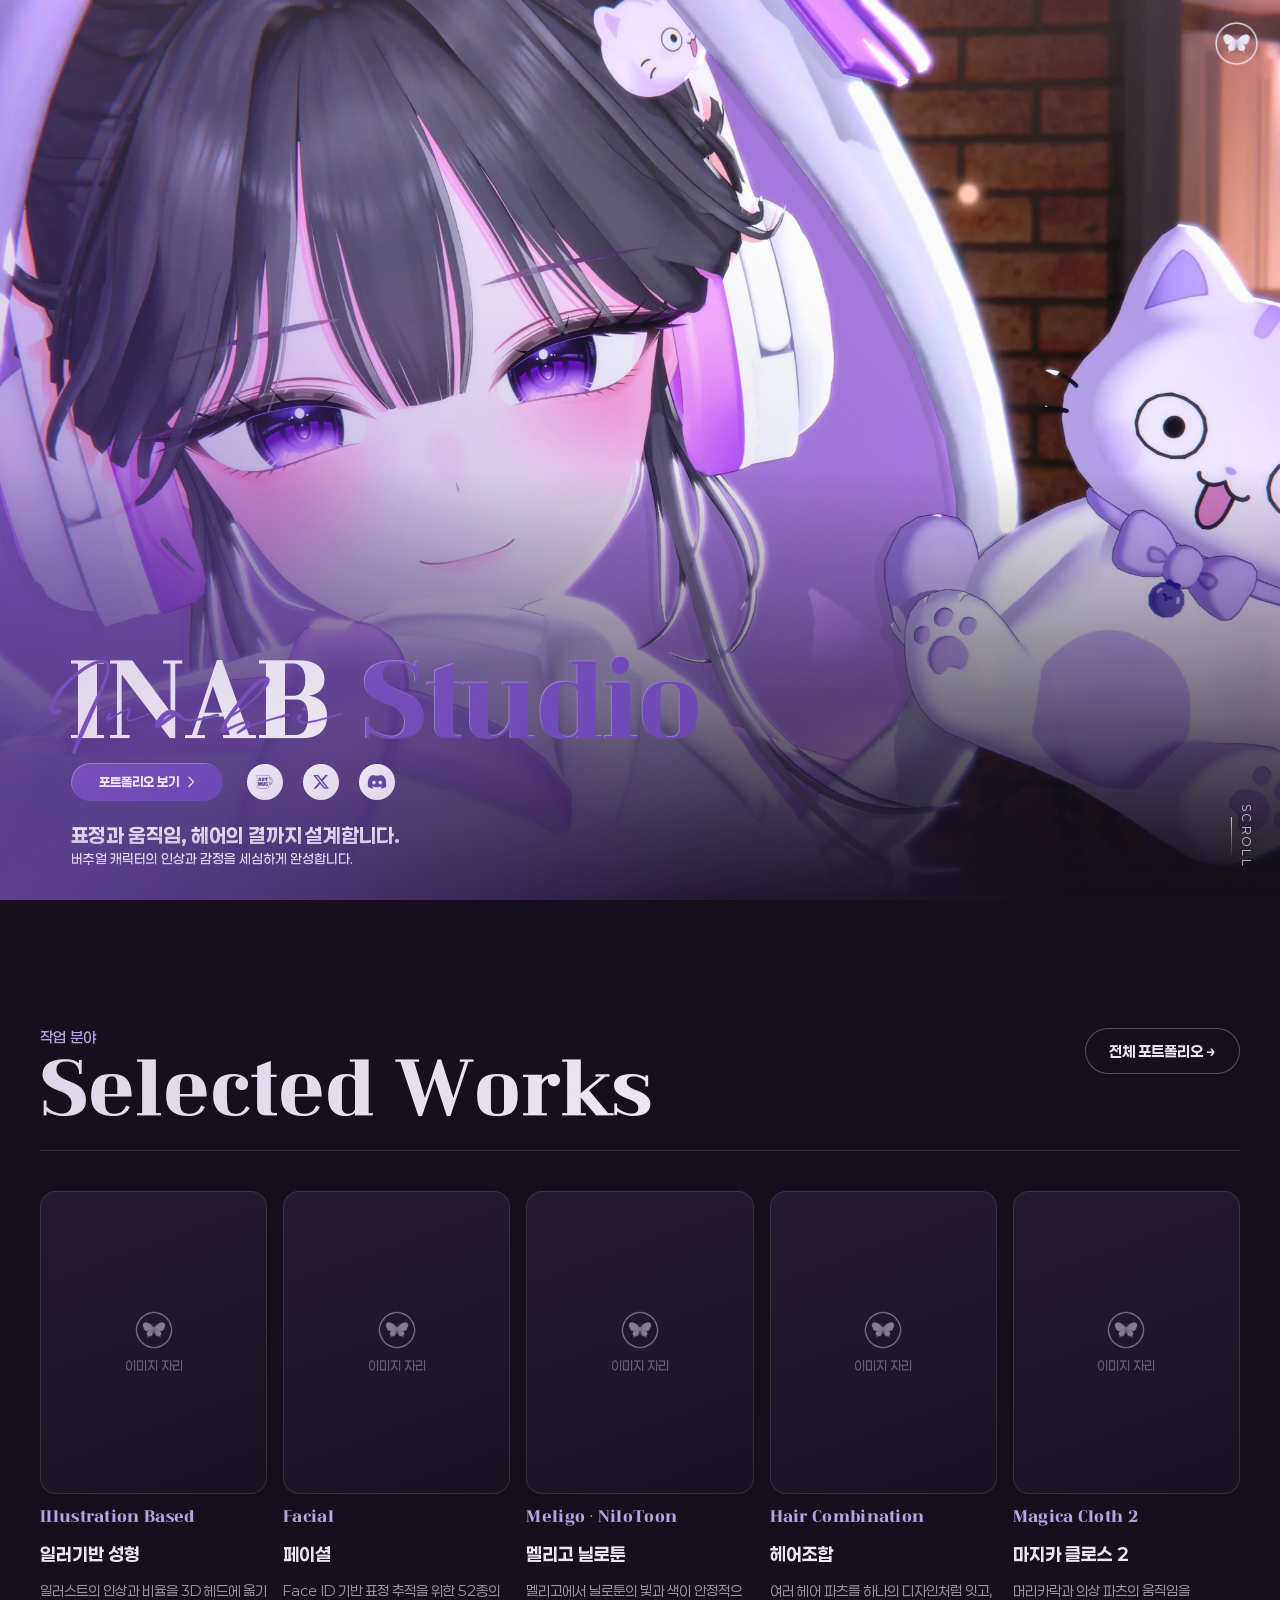
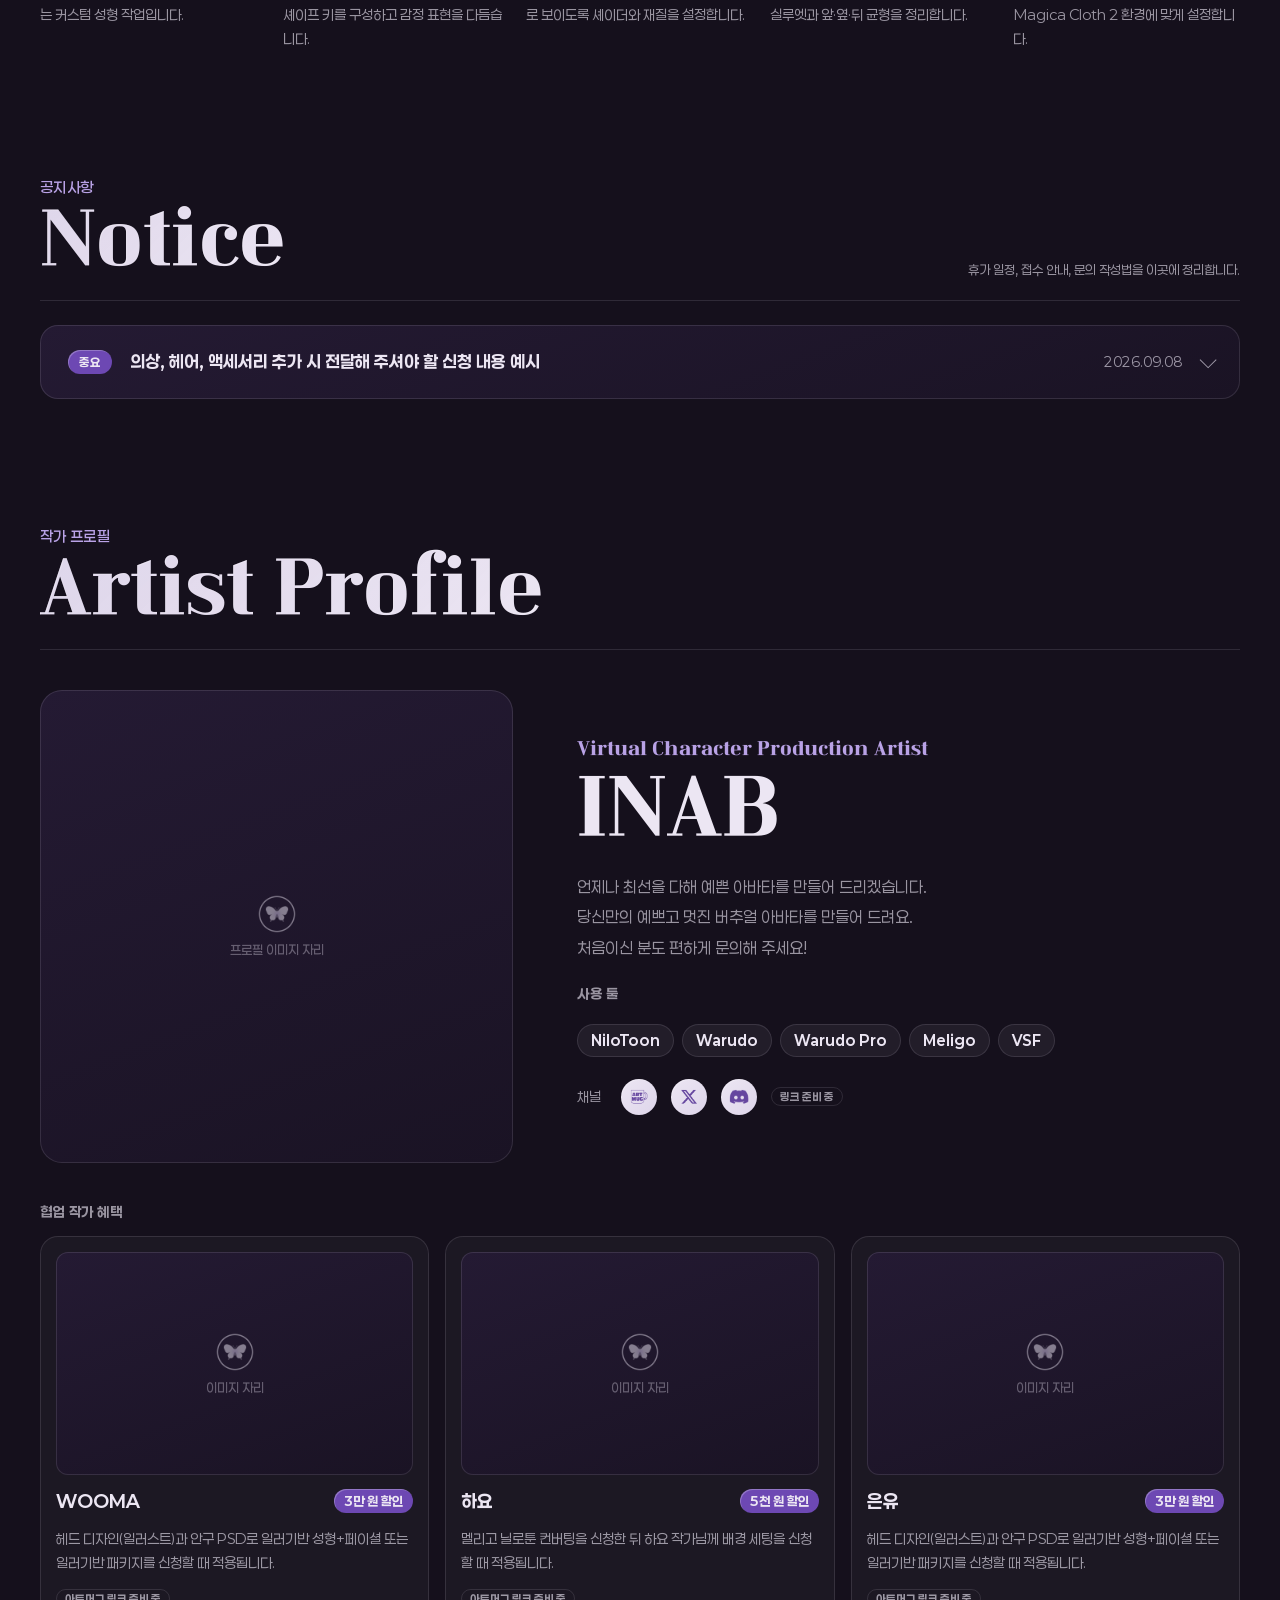
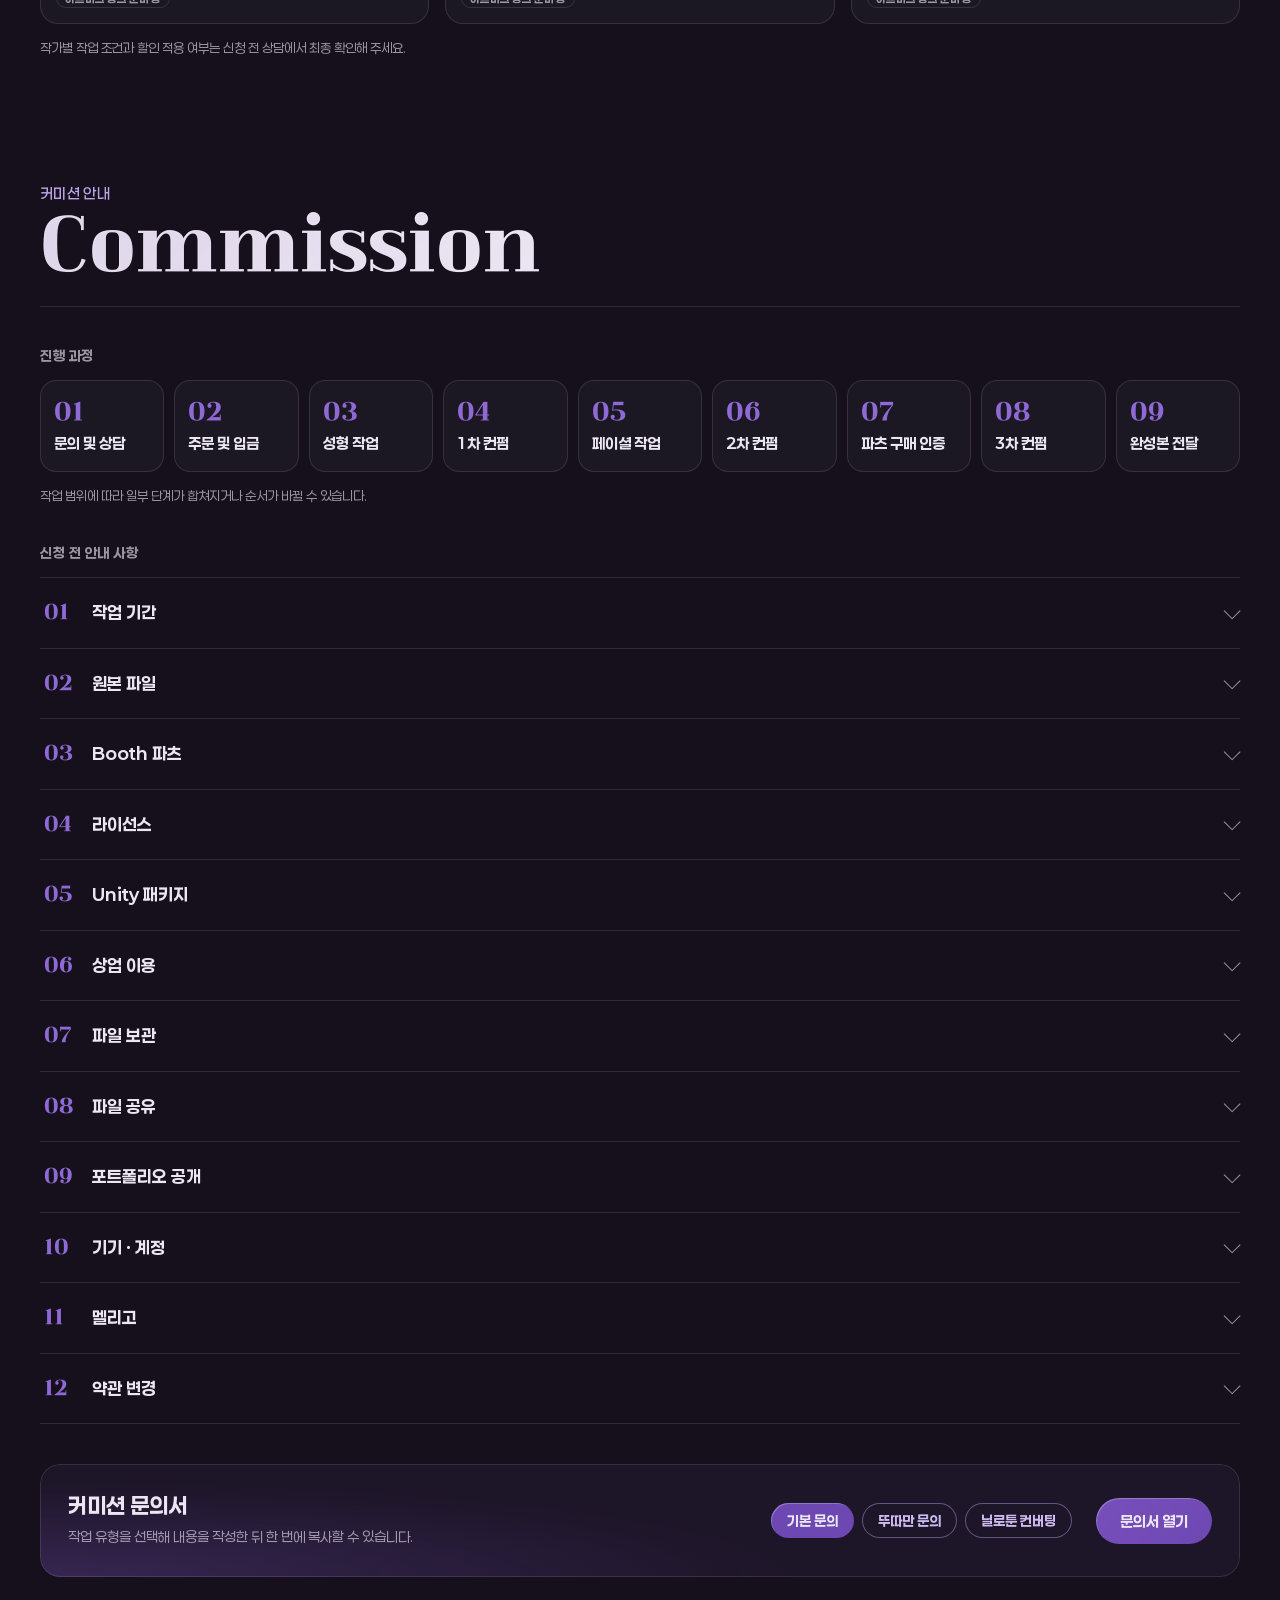
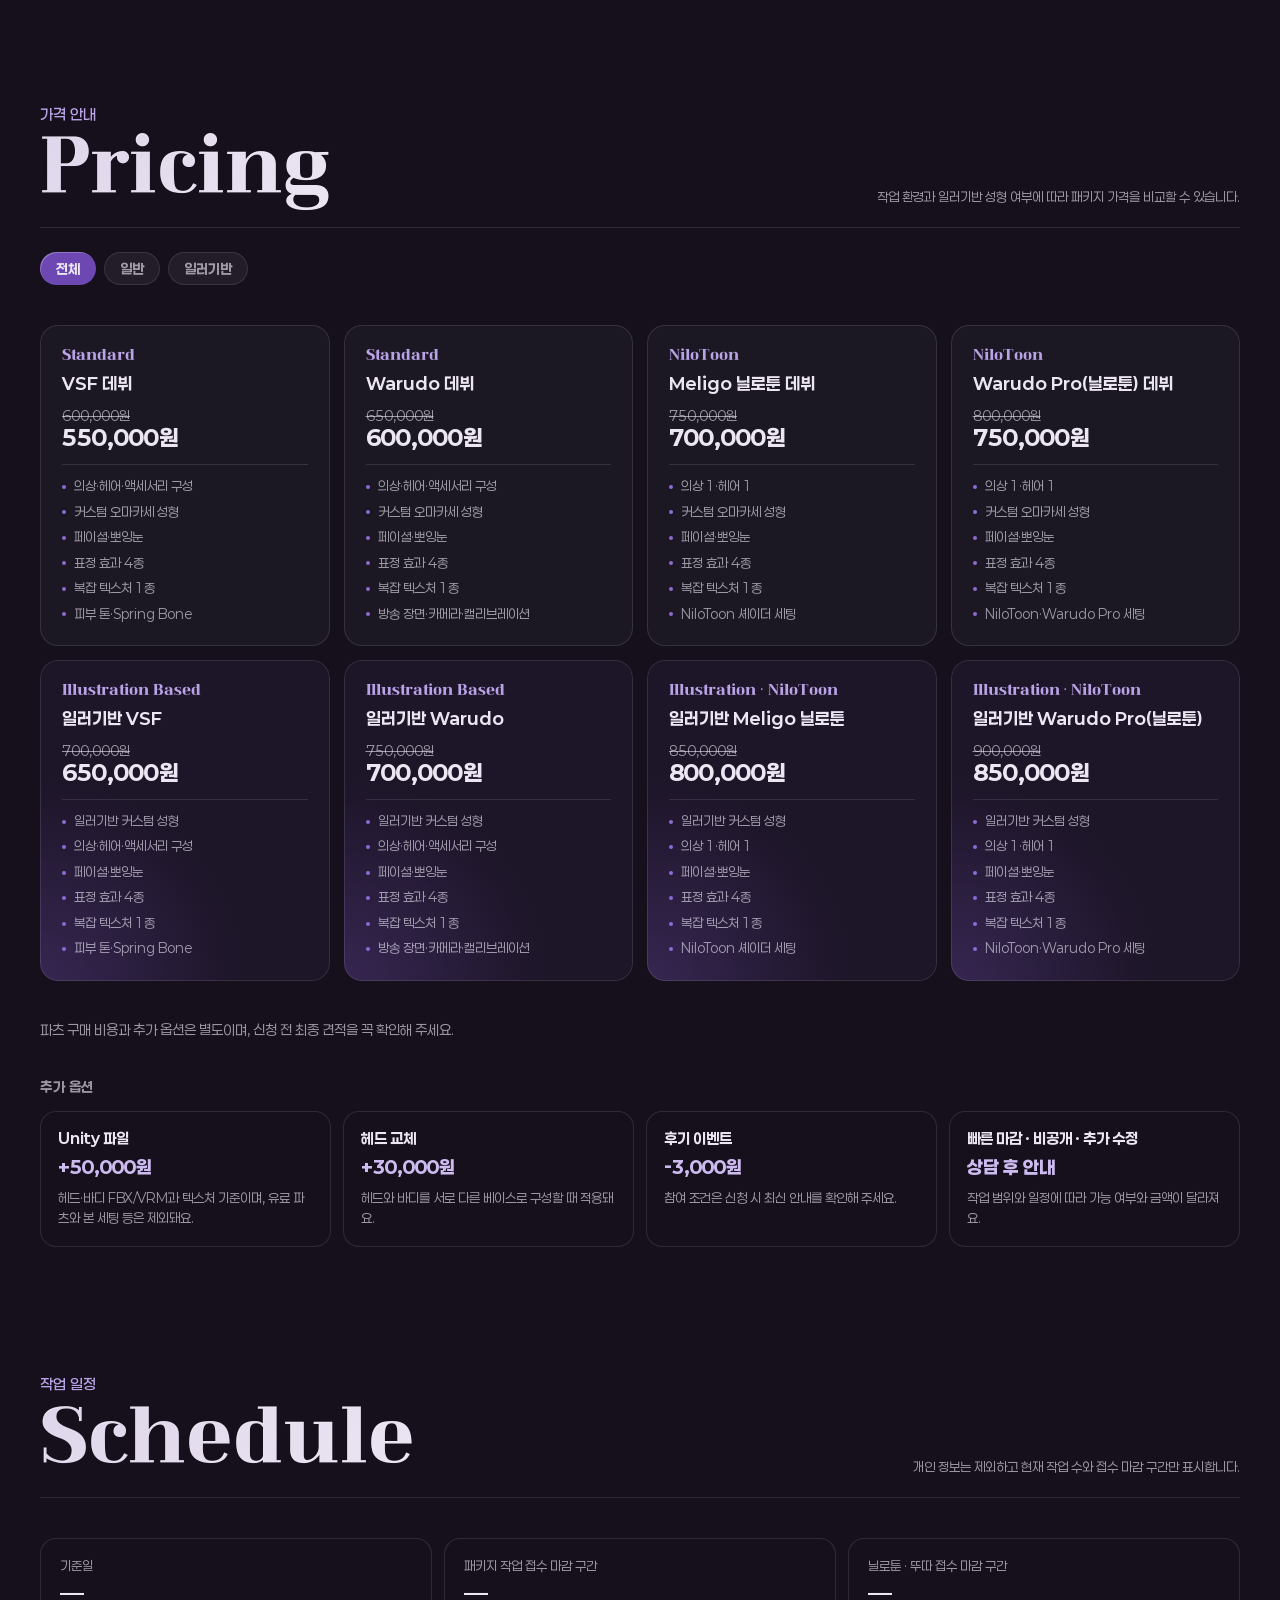
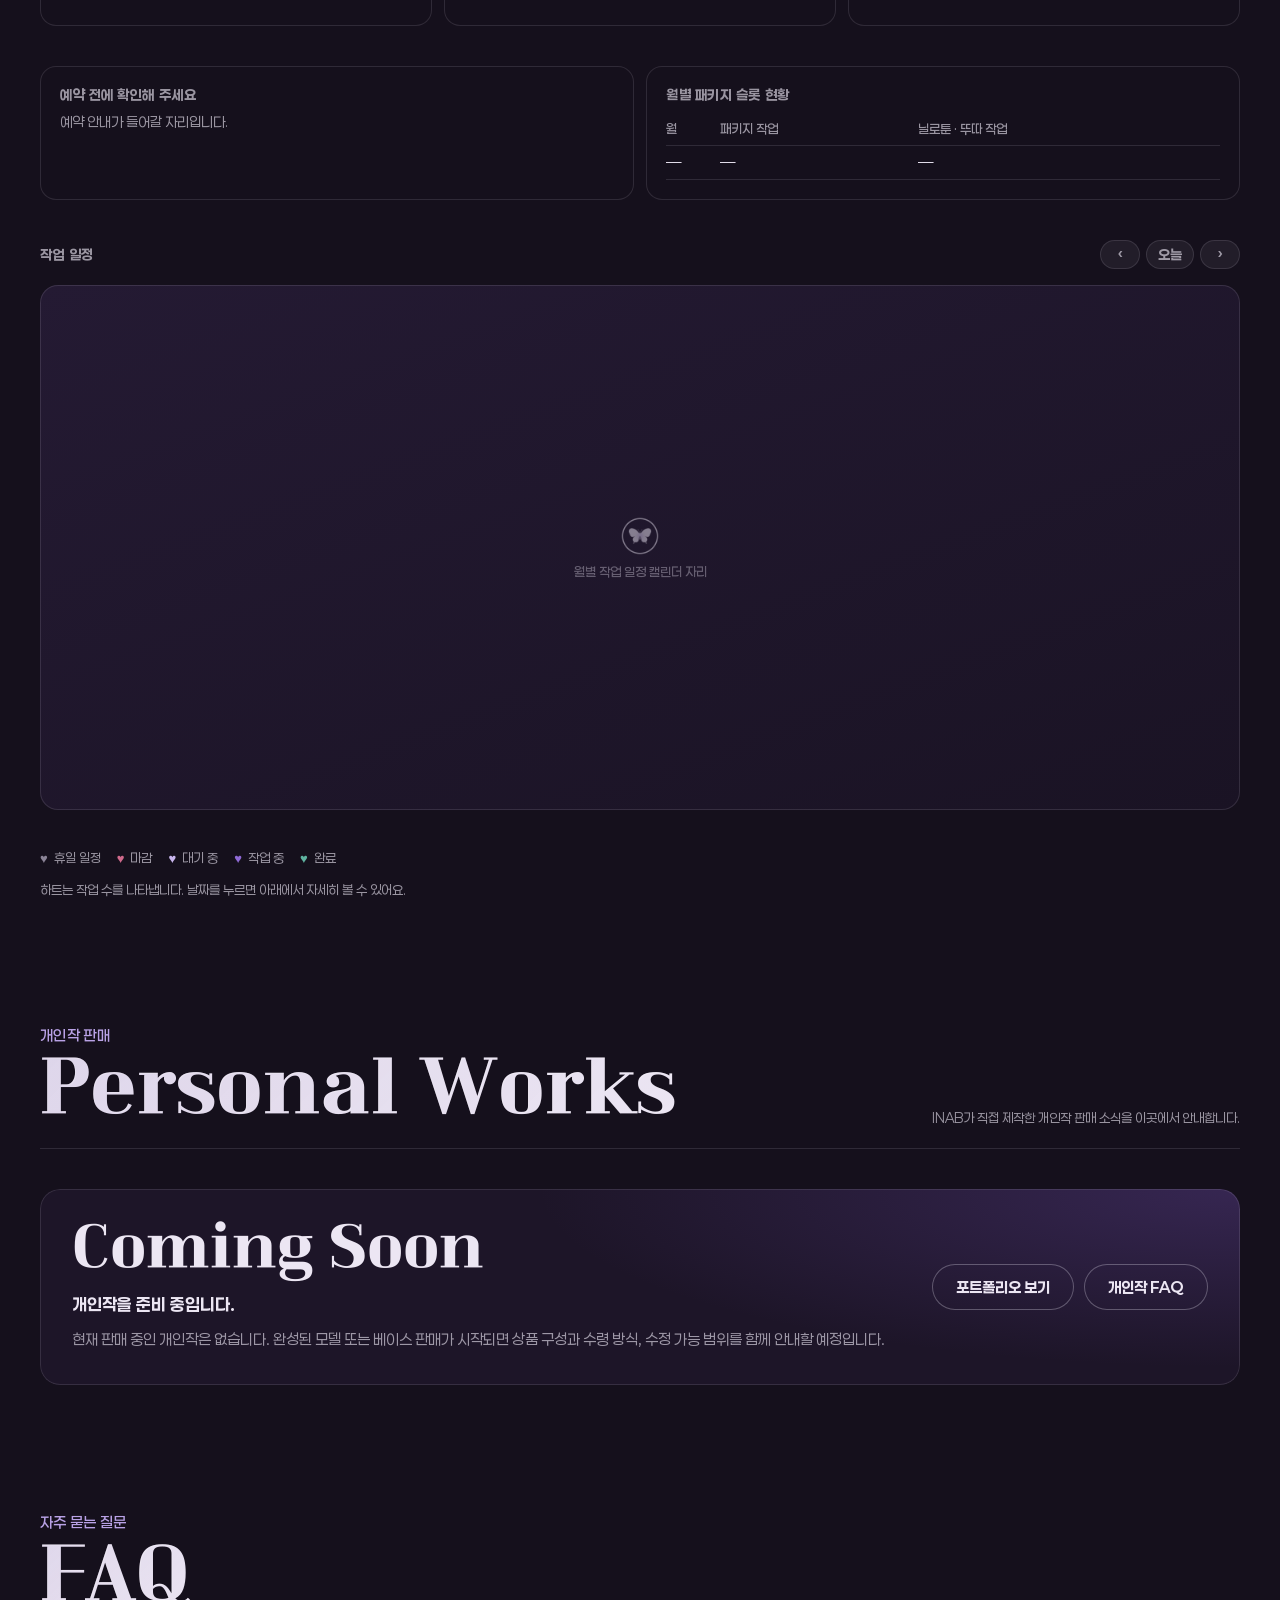
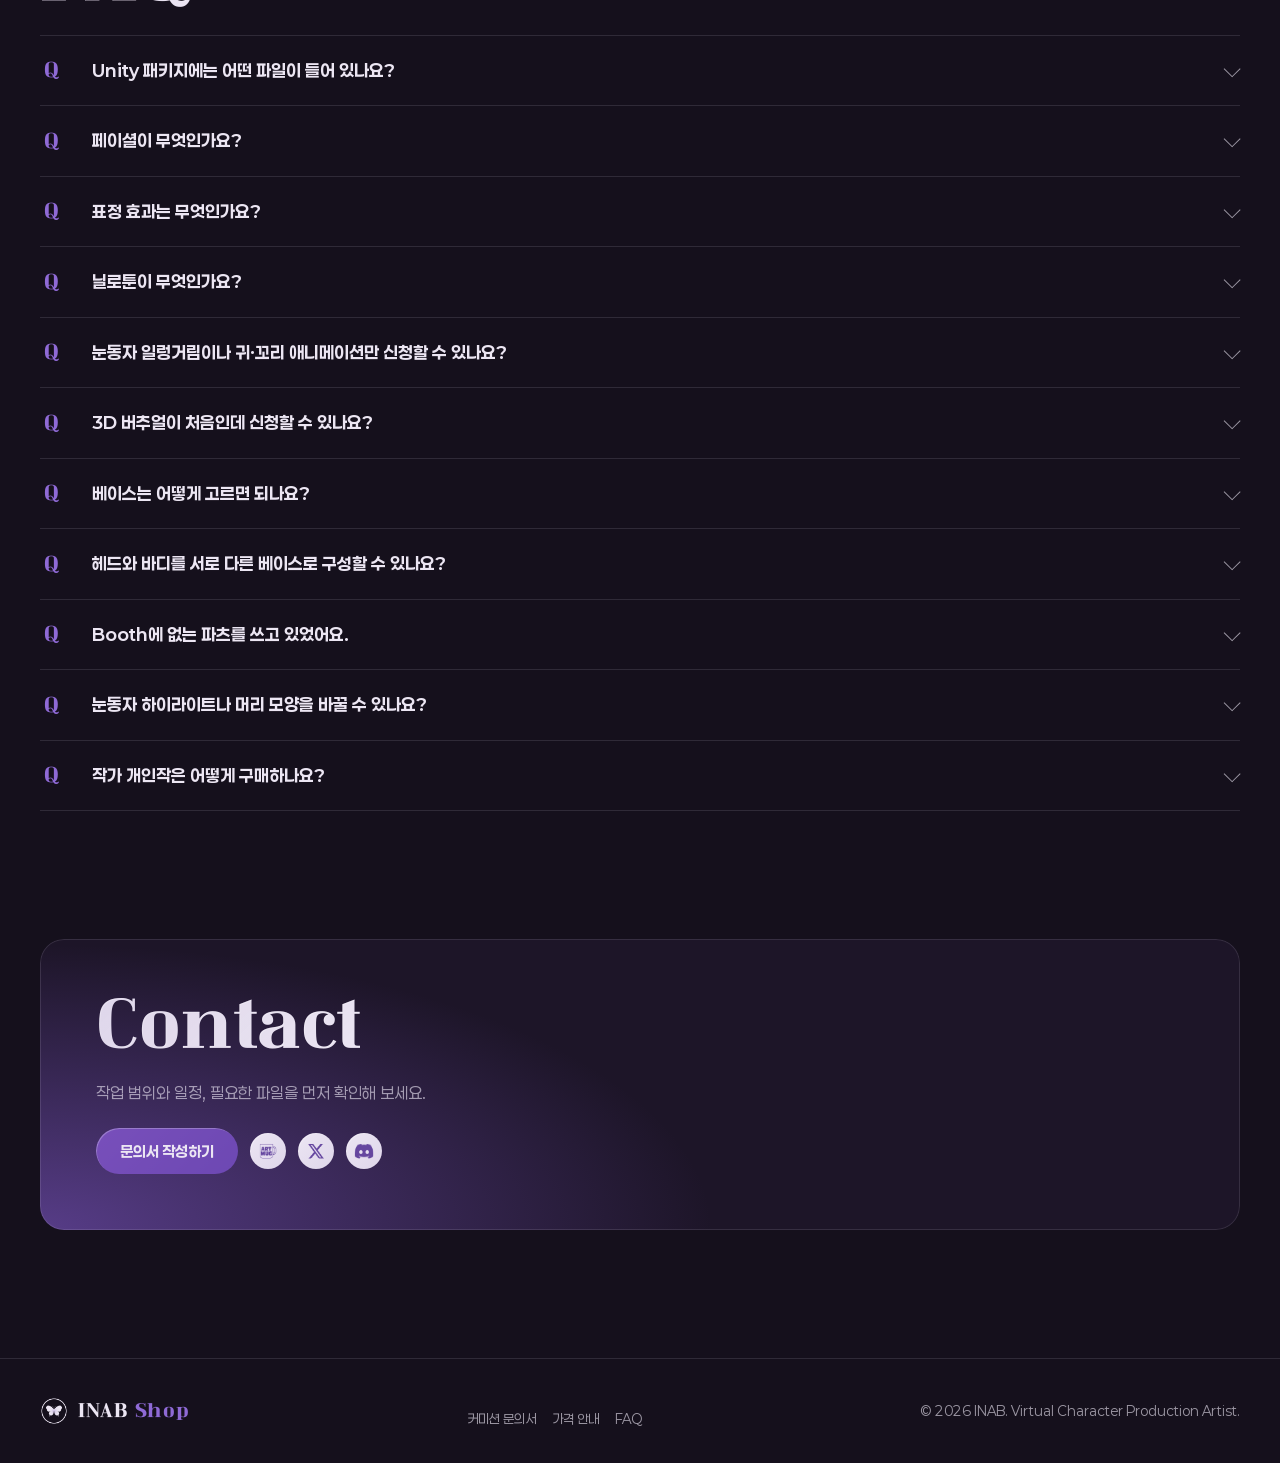
==== commit 9982406a: "INAB: 인트로 로고 글자 Shop → Studio, 휴대폰에서 한 줄 유지 Co-Authored-By: Claude Opus 5.5 <noreply@anthropic.com> " ====
--- a/INAB/index.html
+++ b/INAB/index.html
@@ -27,7 +27,7 @@
   --u:min(calc(100vw / 1920), calc(var(--vh) / 1080));
 }
 @supports (height:100svh){:root{--vh:100svh}}
-@media (max-aspect-ratio:4/5){:root{--u:calc(100vw / 1080)}}
+@media (max-aspect-ratio:4/5){:root{--u:calc(100vw / 1150)}}
 
 *{box-sizing:border-box}
 html,body{margin:0;overflow-x:clip;background:var(--night);color:var(--text);font-family:var(--f-sans)}
@@ -385,7 +385,7 @@
 </header>
 
 <main>
-  <section class="intro" id="intro" aria-label="INAB Shop">
+  <section class="intro" id="intro" aria-label="INAB Studio">
     <div class="bg" role="img" aria-label="보라색 헤드폰을 쓴 버추얼 캐릭터와 고양이 인형"></div>
     <div class="glow" aria-hidden="true"></div>
     <div class="sweep" aria-hidden="true"></div>
@@ -393,9 +393,9 @@
     <a class="logo-btn" href="#intro" aria-label="INAB 처음으로"><img src="logo.png" alt=""></a>
 
     <div class="hero">
-      <h1 class="wordmark" aria-label="INAB Shop">
+      <h1 class="wordmark" aria-label="INAB Studio">
         <span class="w inab" aria-hidden="true">INAB</span>
-        <span class="w shop" aria-hidden="true">Shop</span>
+        <span class="w shop" aria-hidden="true">Studio</span>
         <img class="script" src="inabi.png" alt="" aria-hidden="true">
       </h1>
       <div class="links">
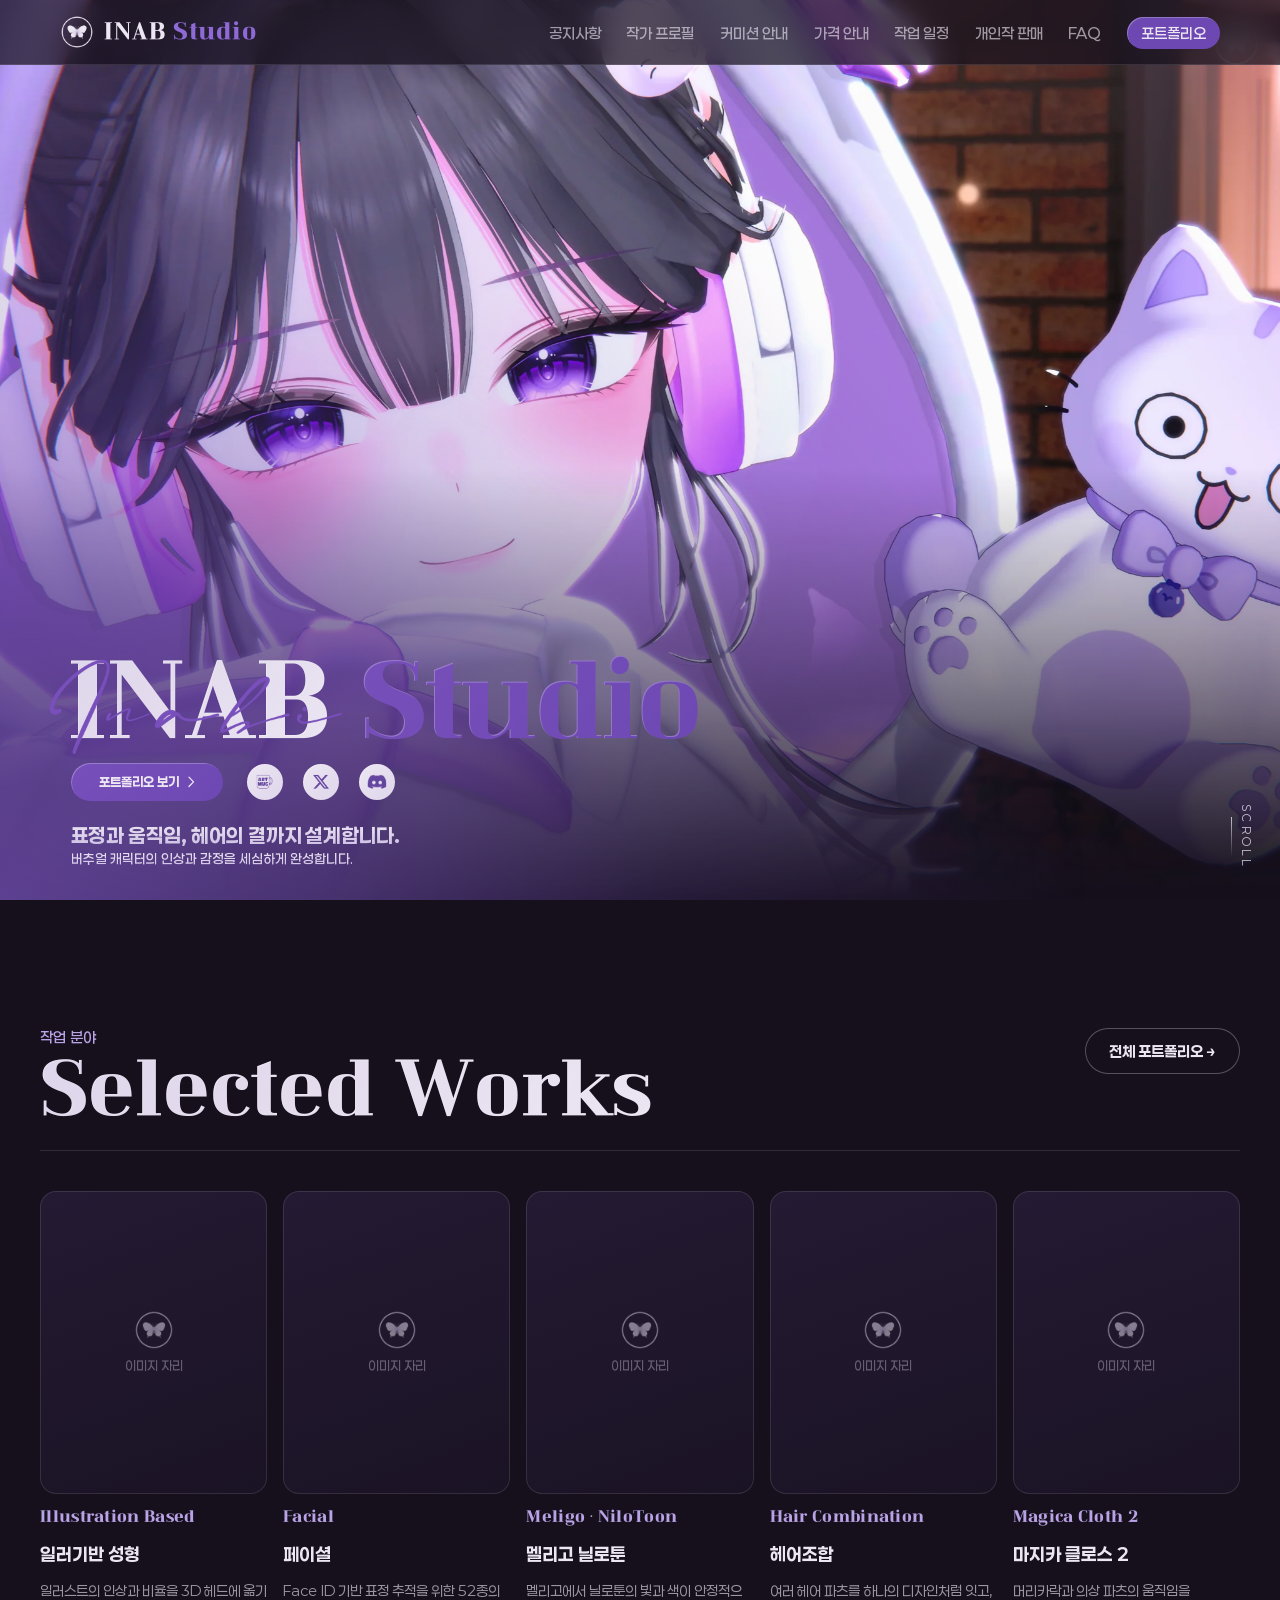
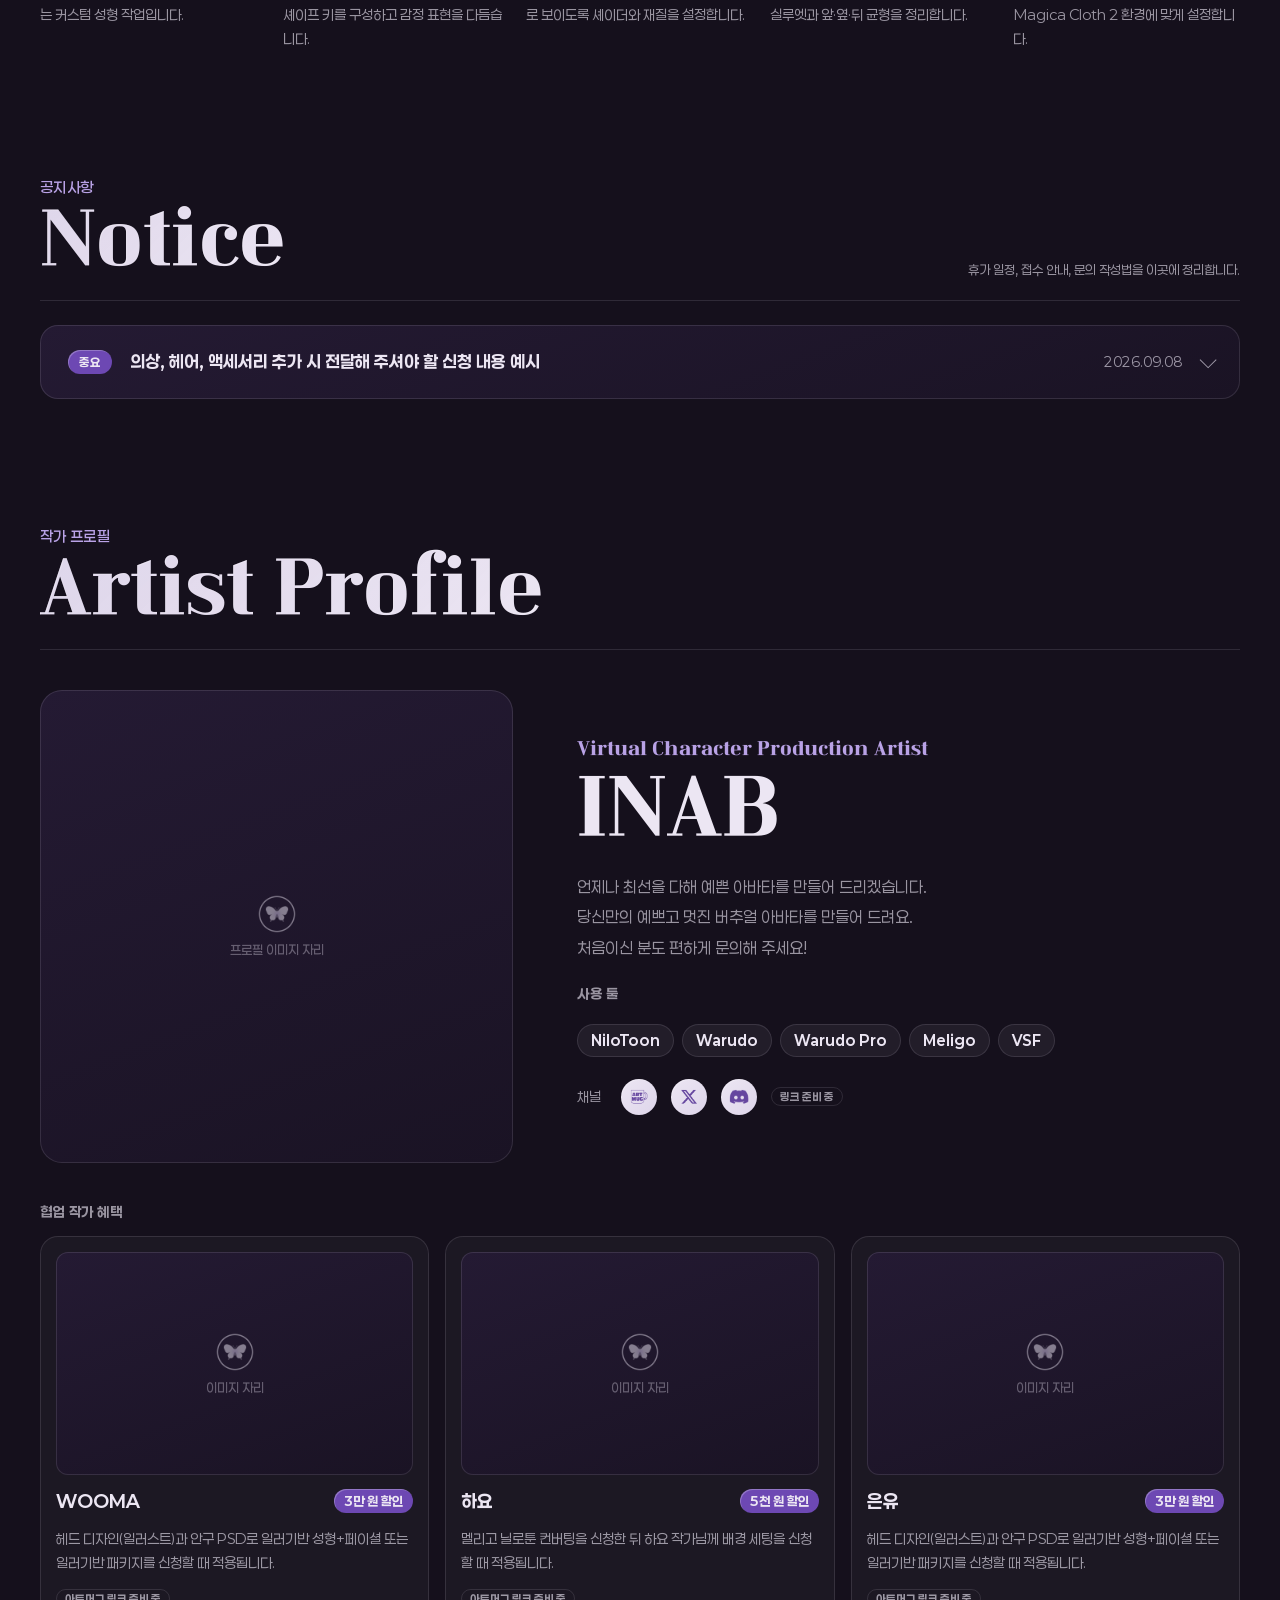
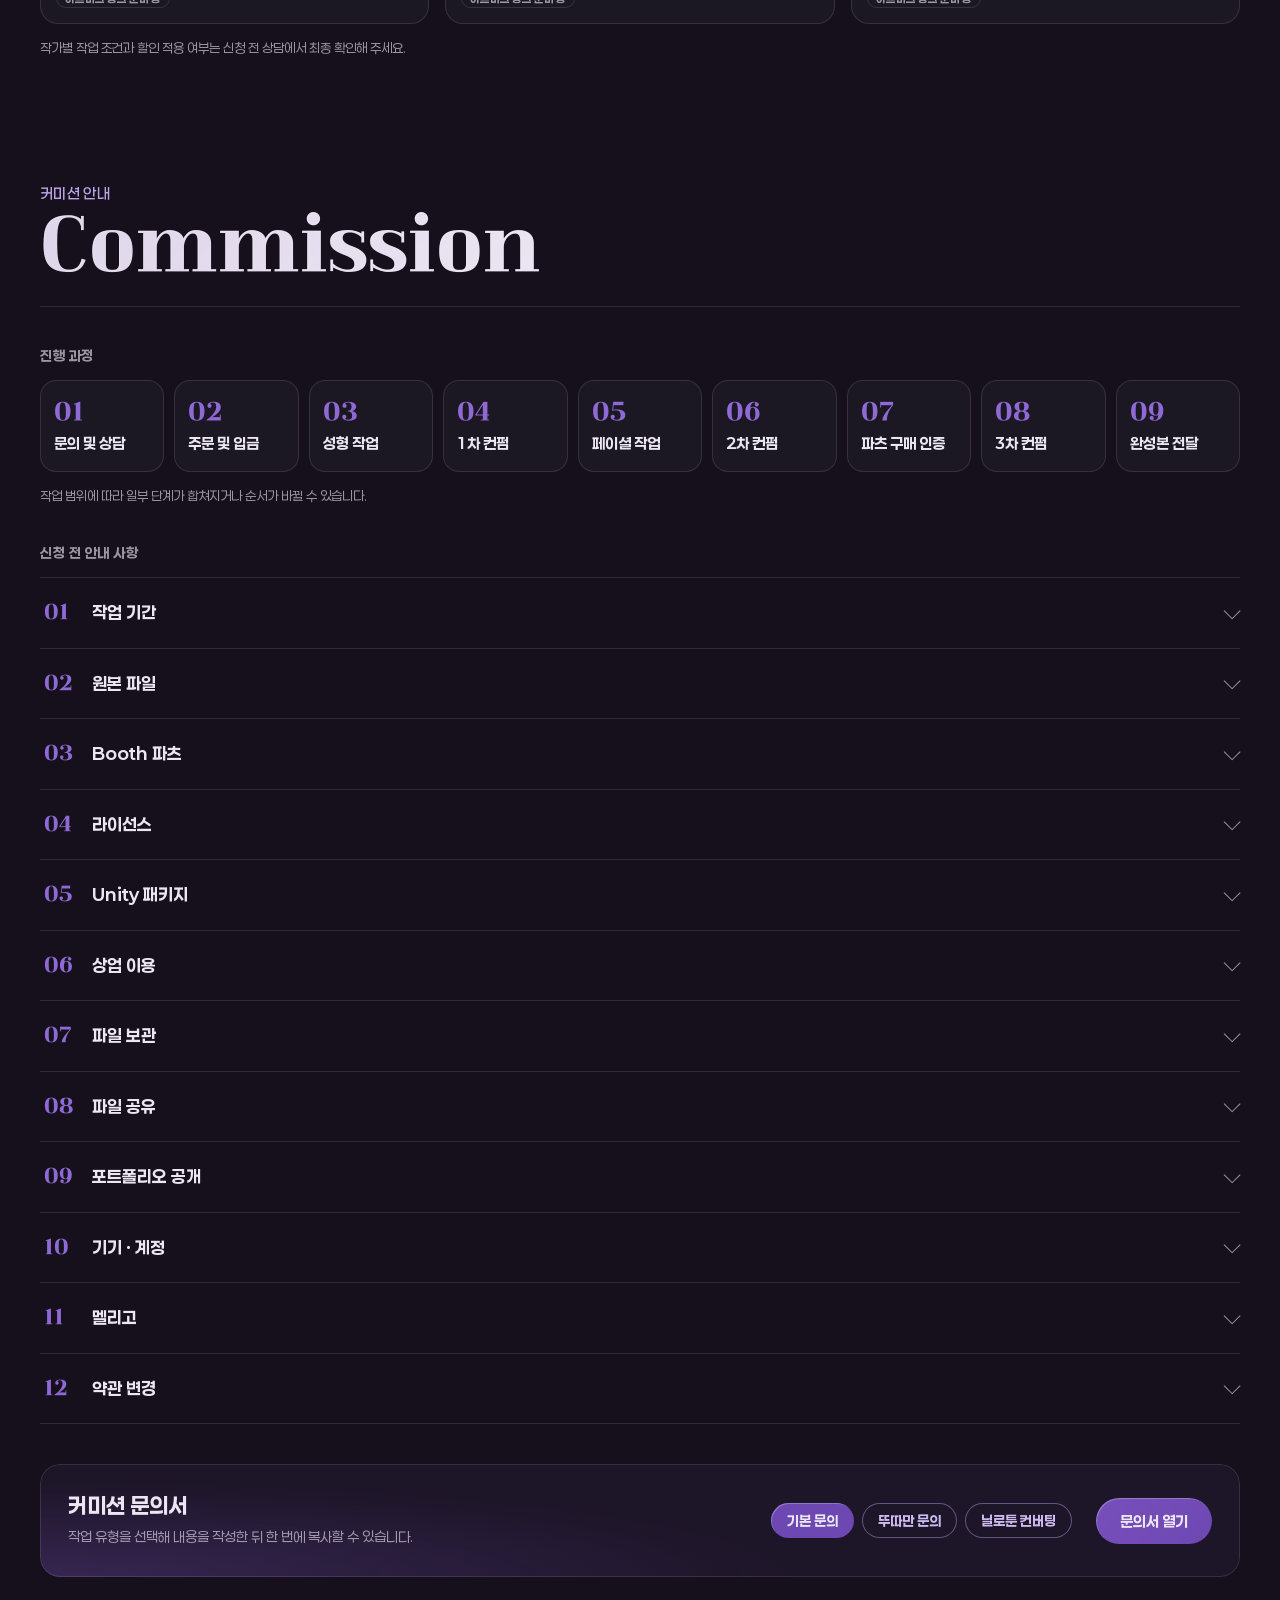
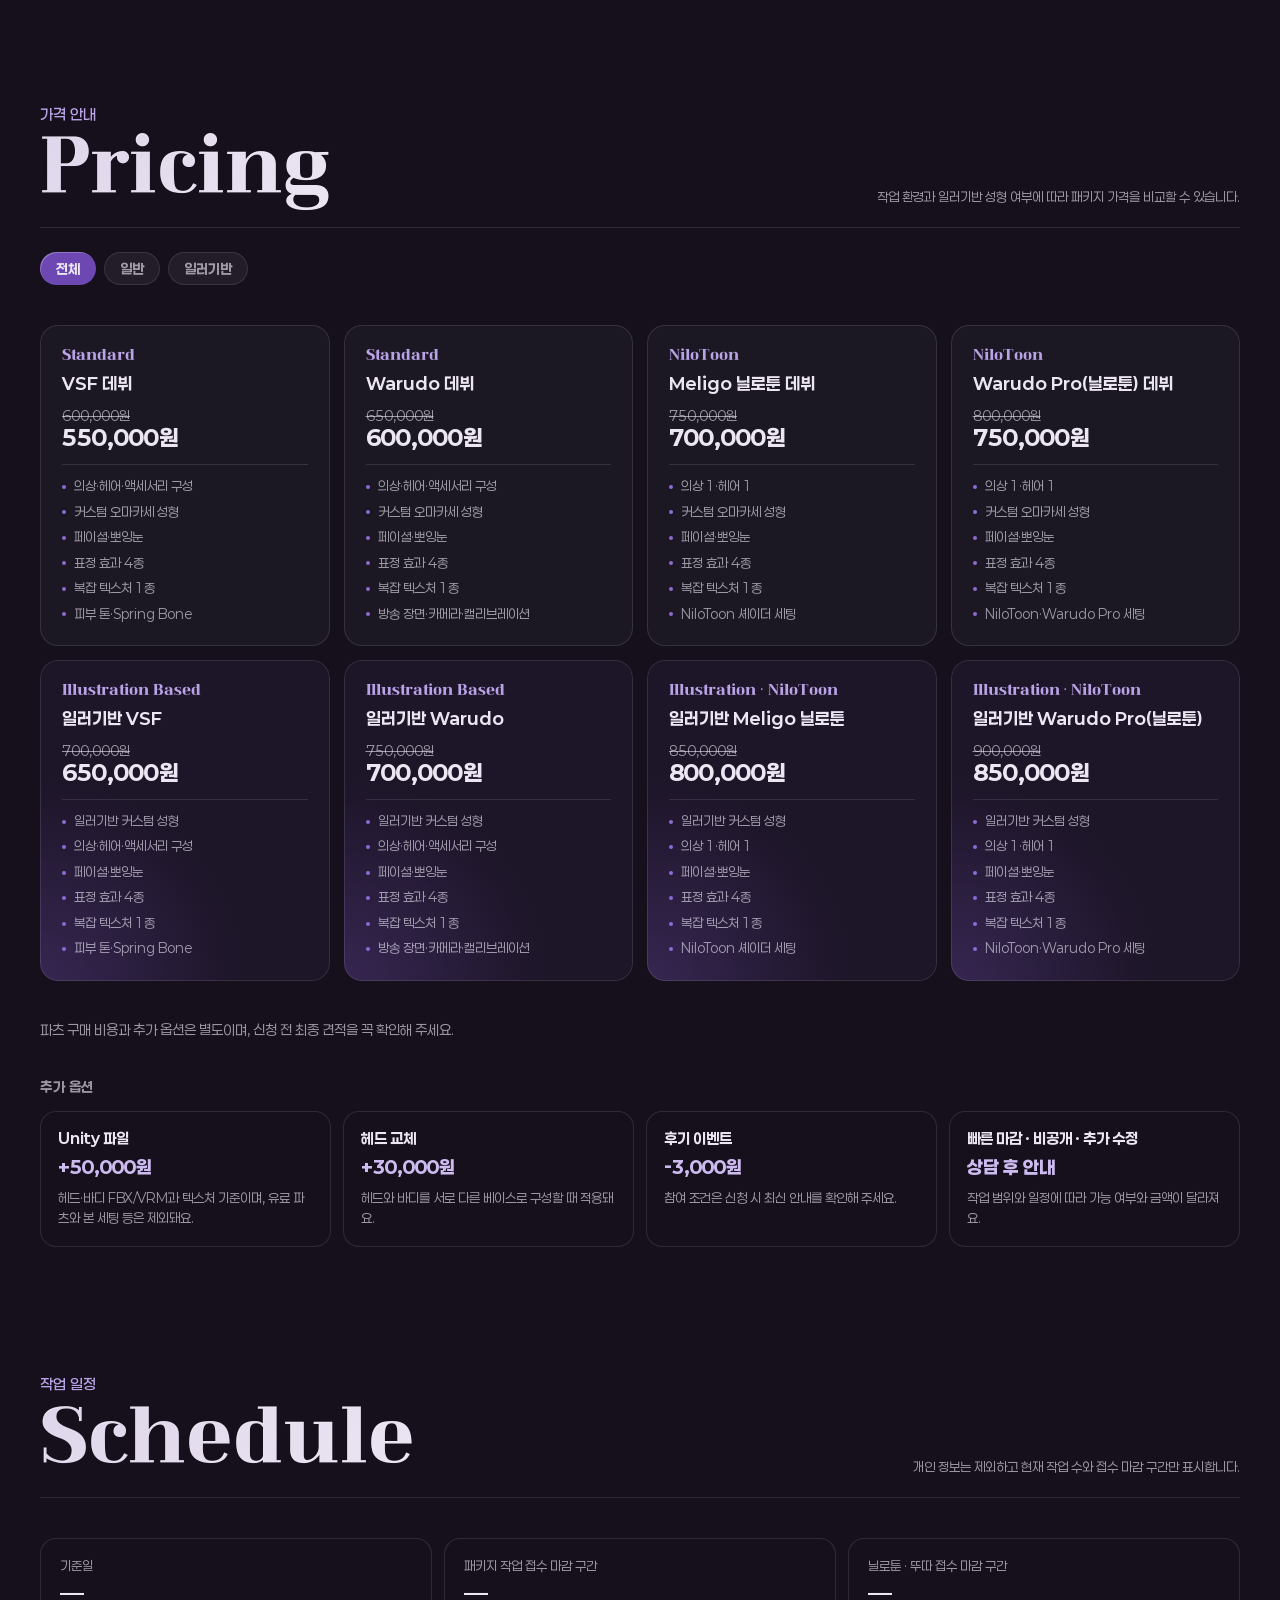
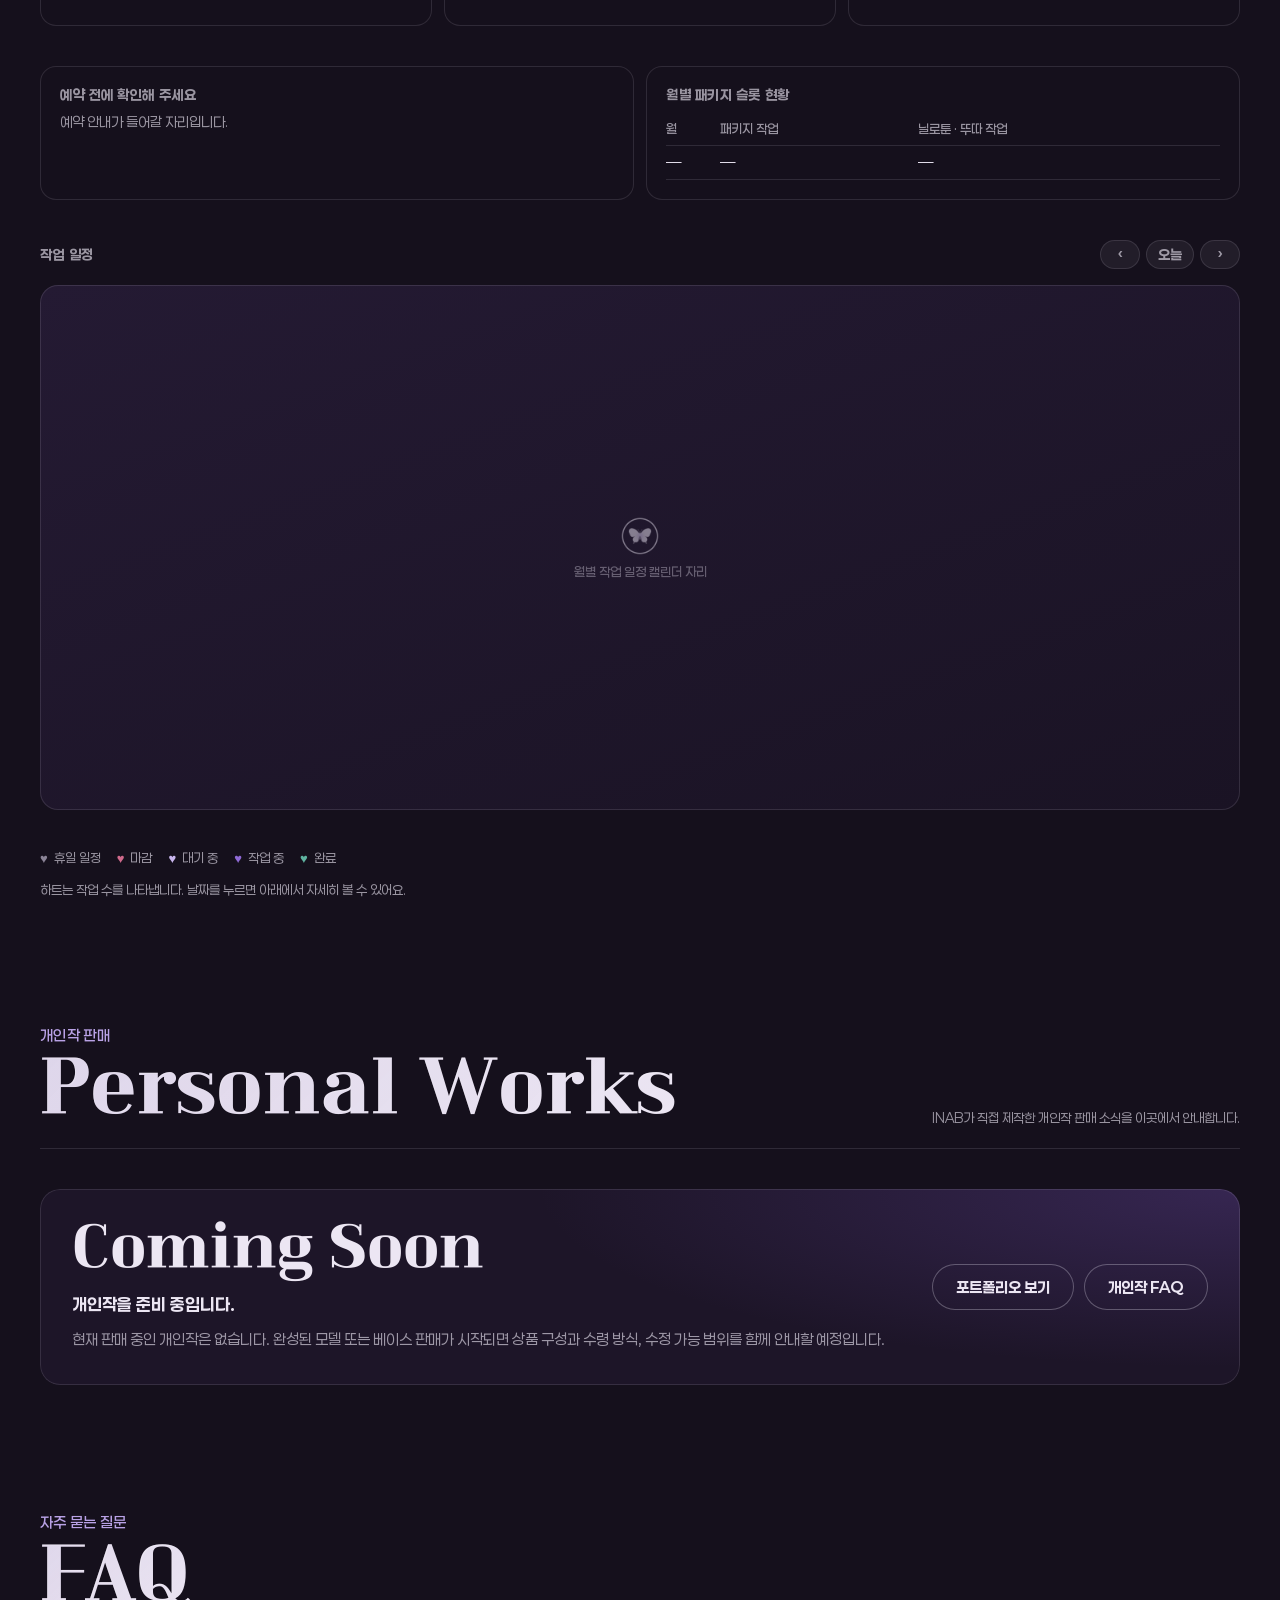
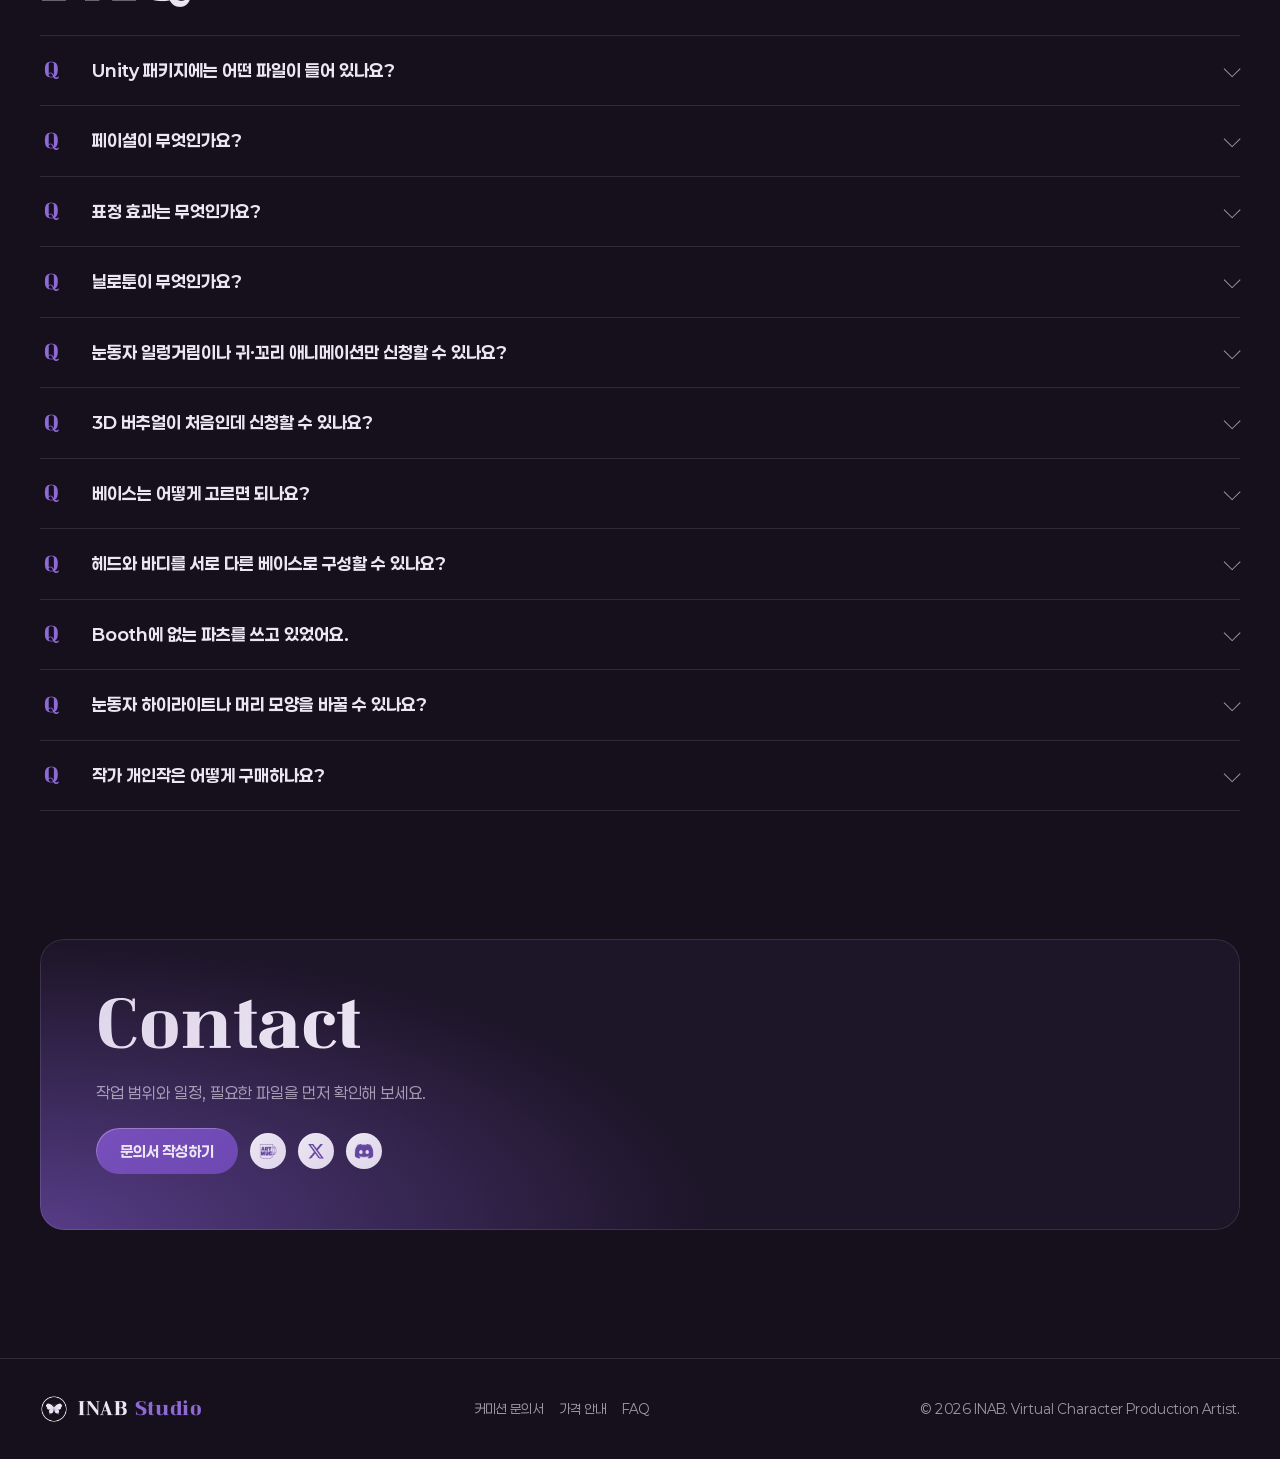
==== commit 9774b307: "INAB: 메뉴바·푸터 로고와 탭 제목도 INAB Studio로, 푸터 링크 정렬 수정 Co-Authored-By: Claude Opus 5.5 <noreply@anthropic." ====
--- a/INAB/index.html
+++ b/INAB/index.html
@@ -3,10 +3,10 @@
 <head>
 <meta charset="utf-8">
 <meta name="viewport" content="width=device-width,initial-scale=1,viewport-fit=cover">
-<title>INAB Shop</title>
+<title>INAB Studio</title>
 <meta name="description" content="표정과 움직임, 헤어의 결까지 설계합니다. 버추얼 캐릭터의 인상과 감정을 세심하게 완성합니다.">
 <link rel="preload" href="fonts/Cafe24ClassicType-latin.woff2" as="font" type="font/woff2" crossorigin>
-<link rel="stylesheet" href="common.css?v=202611221824">
+<link rel="stylesheet" href="common.css?v=202611231739">
 <style>
 @font-face{font-family:"Cafe24 ClassicType";src:url(fonts/Cafe24ClassicType-latin.woff2) format("woff2");font-weight:400;font-display:swap}
 @font-face{font-family:"Paperlogy";src:url(fonts/Paperlogy-4Regular.woff2) format("woff2");font-weight:400;font-display:swap}
@@ -17,7 +17,7 @@
 /* PSD(1920×1080) 수치를 그대로 쓰기 위한 단위: 1u = 화면에서 PSD 1px */
 :root{
   --text:#ece6f3;      /* INAB, 버튼·문구 글자, 아이콘 버튼 */
-  --purple:#6d48b3;    /* Shop, 포트폴리오 버튼, 문구 그라데이션 */
+  --purple:#6d48b3;    /* Studio, 포트폴리오 버튼, 문구 그라데이션 */
   --deep:#65469f;      /* 방사형 그라데이션, 아이콘 색 */
   --script:#784fbb;    /* Inabi 필기체 */
   --night:#15101c;     /* 배경 아래로 이어지는 바탕색 */
@@ -64,7 +64,7 @@
   padding:.22em .06em .14em;margin:-.22em -.06em -.14em}
 /* INAB: #ece6f3 + 그레이디언트 오버레이(표준 10%, #65469f→투명, 135°) + 내부 그림자 */
 .wordmark .inab{background-image:linear-gradient(135deg,rgba(101,70,159,.10),rgba(101,70,159,0)),linear-gradient(var(--text),var(--text))}
-/* Shop: #6d48b3 + 그레이디언트 오버레이(오버레이 10%, 흰색, -45° 반전) + 내부 그림자 */
+/* Studio: #6d48b3 + 그레이디언트 오버레이(오버레이 10%, 흰색, -45° 반전) + 내부 그림자 */
 .wordmark .shop{background-image:linear-gradient(135deg,rgba(255,255,255,.10),rgba(255,255,255,0)),linear-gradient(var(--purple),var(--purple));background-blend-mode:overlay,normal;letter-spacing:-.03em}
 /* Inabi(Amanda #784fbb): PSD에서 내보낸 PNG를 원래 위치에 */
 .wordmark .script{position:absolute;z-index:1;left:calc(-32 * var(--u));top:calc(-11.5 * var(--u));width:calc(447 * var(--u));height:auto;max-width:none;pointer-events:none}
@@ -370,7 +370,7 @@
 
 <header class="topnav hide" id="topnav">
   <div class="in">
-    <a class="brand" href="#intro"><img src="logo.png" alt=""><span>INAB <em>Shop</em></span></a>
+    <a class="brand" href="#intro"><img src="logo.png" alt=""><span>INAB <em>Studio</em></span></a>
     <nav aria-label="주요 메뉴"><ul>
       <li><a class="link" href="#notice">공지사항</a></li>
       <li><a class="link" href="#profile">작가 프로필</a></li>
@@ -718,7 +718,7 @@
 
 <footer class="foot">
   <div class="in">
-    <a class="brand" href="#intro"><img src="logo.png" alt=""><span>INAB <em>Shop</em></span></a>
+    <a class="brand" href="#intro"><img src="logo.png" alt=""><span>INAB <em>Studio</em></span></a>
     <nav class="links" aria-label="바로가기"><a href="#inquiry">커미션 문의서</a><a href="#pricing">가격 안내</a><a href="#faq">FAQ</a></nav>
     <span>© 2026 INAB. Virtual Character Production Artist.</span>
   </div>
--- a/INAB/common.css
+++ b/INAB/common.css
@@ -1,4 +1,4 @@
-/* INAB Shop 공통: 폰트, 색, 상단 메뉴, 섹션, 푸터 */
+/* INAB Studio 공통: 폰트, 색, 상단 메뉴, 섹션, 푸터 */
 @font-face{font-family:"Cafe24 ClassicType";src:url(fonts/Cafe24ClassicType-latin.woff2) format("woff2");font-weight:400;font-display:swap}
 @font-face{font-family:"Paperlogy";src:url(fonts/Paperlogy-4Regular.woff2) format("woff2");font-weight:400;font-display:swap}
 @font-face{font-family:"Paperlogy";src:url(fonts/Paperlogy-5Medium.woff2) format("woff2");font-weight:500;font-display:swap}
@@ -68,7 +68,7 @@
 .foot .in{max-width:1200px;margin:0 auto;display:flex;justify-content:space-between;align-items:center;gap:16px 28px;flex-wrap:wrap;font-size:13px;color:var(--muted)}
 .foot .brand{font-size:18px}
 .foot .brand img{width:28px;height:28px}
-.foot .links{display:flex;gap:16px;flex-wrap:wrap}
+.foot .links{display:flex;gap:16px;flex-wrap:wrap;margin-top:0}
 .foot .links a{color:var(--muted);text-decoration:none}
 .foot .links a:hover{color:var(--text)}
 
